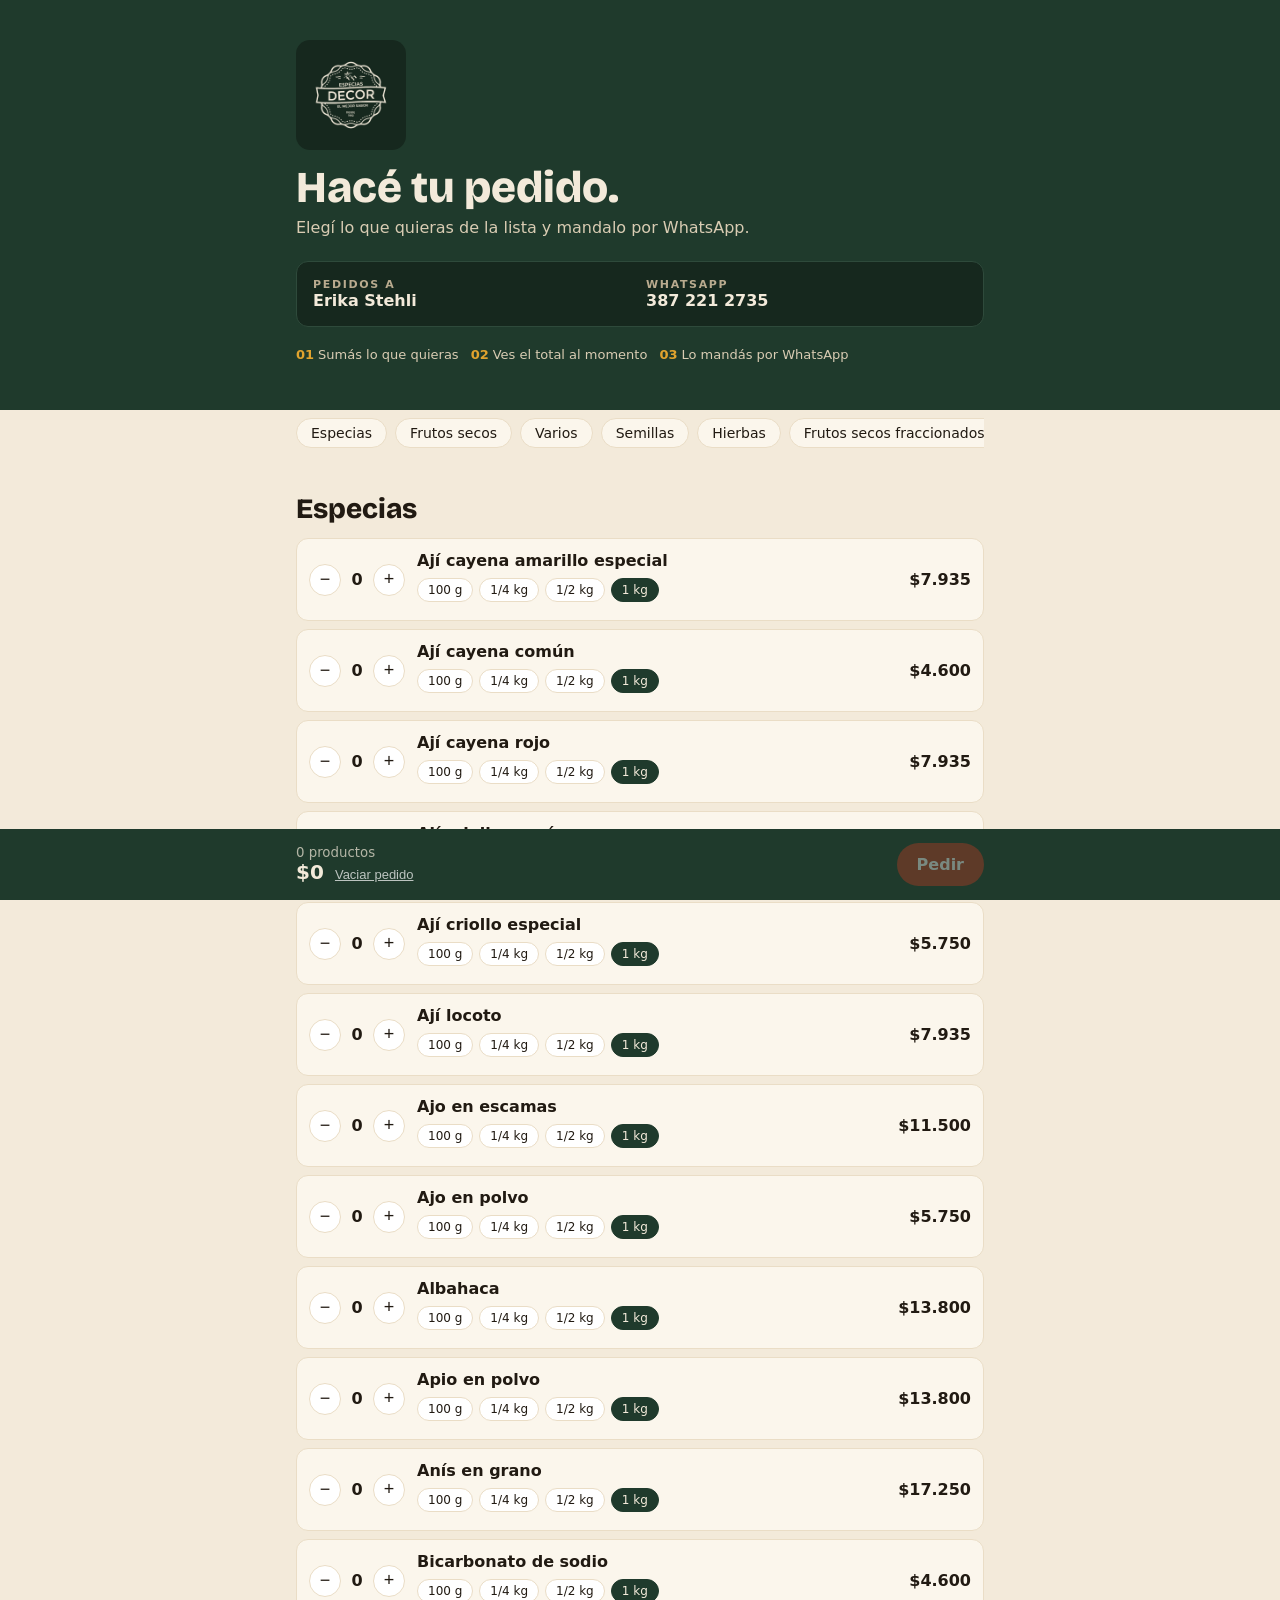
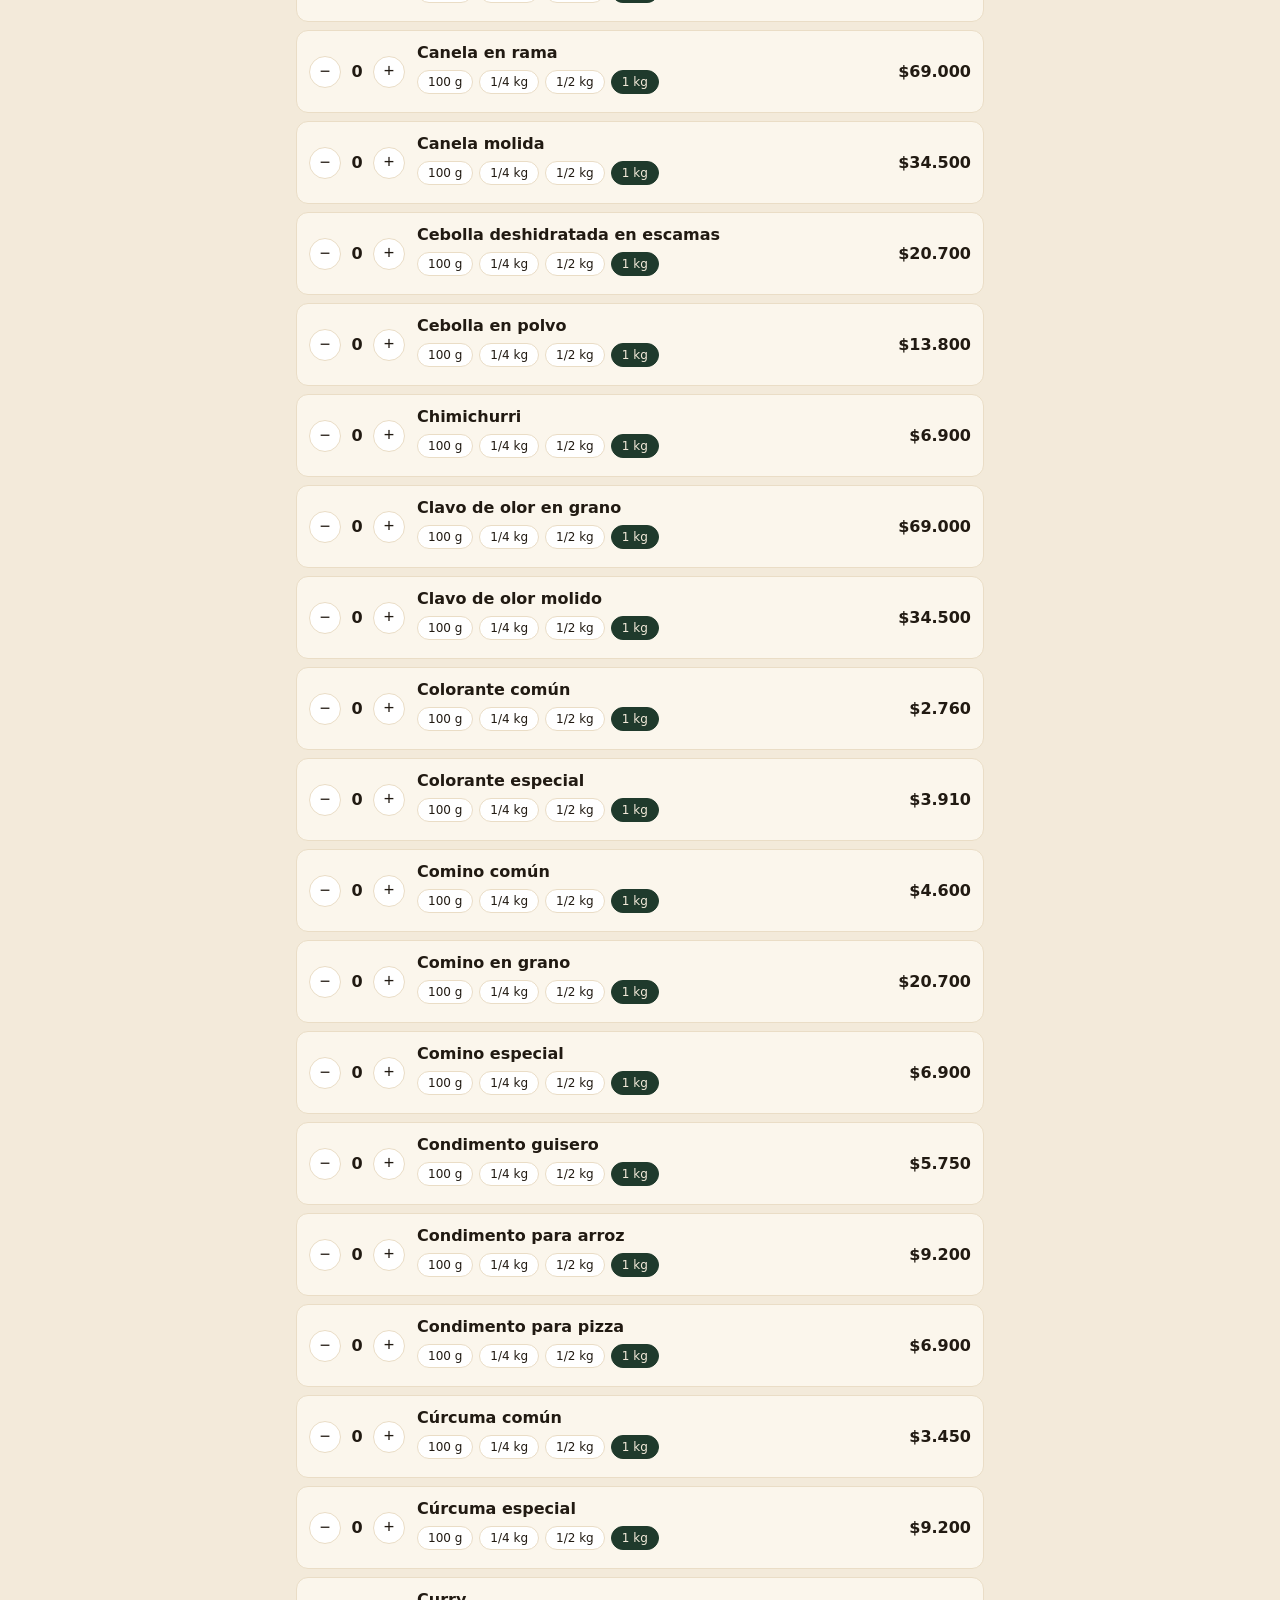
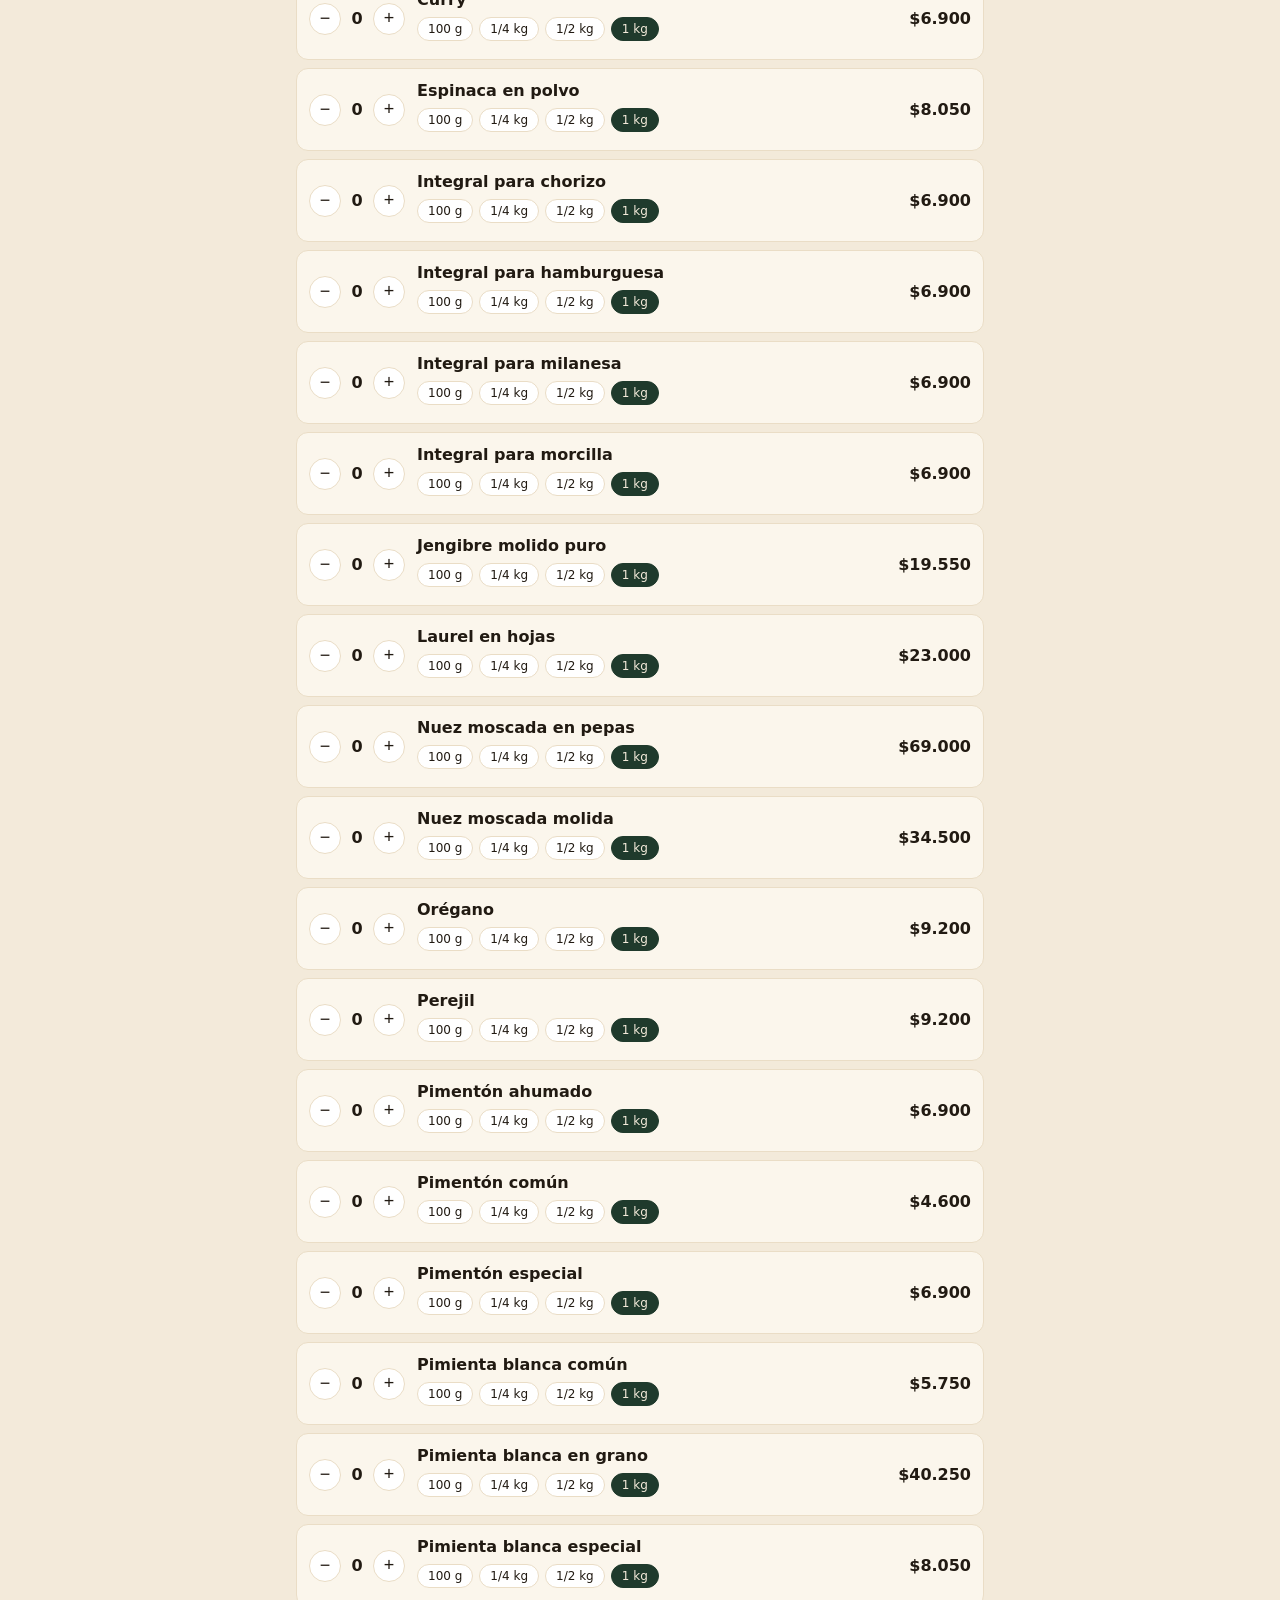
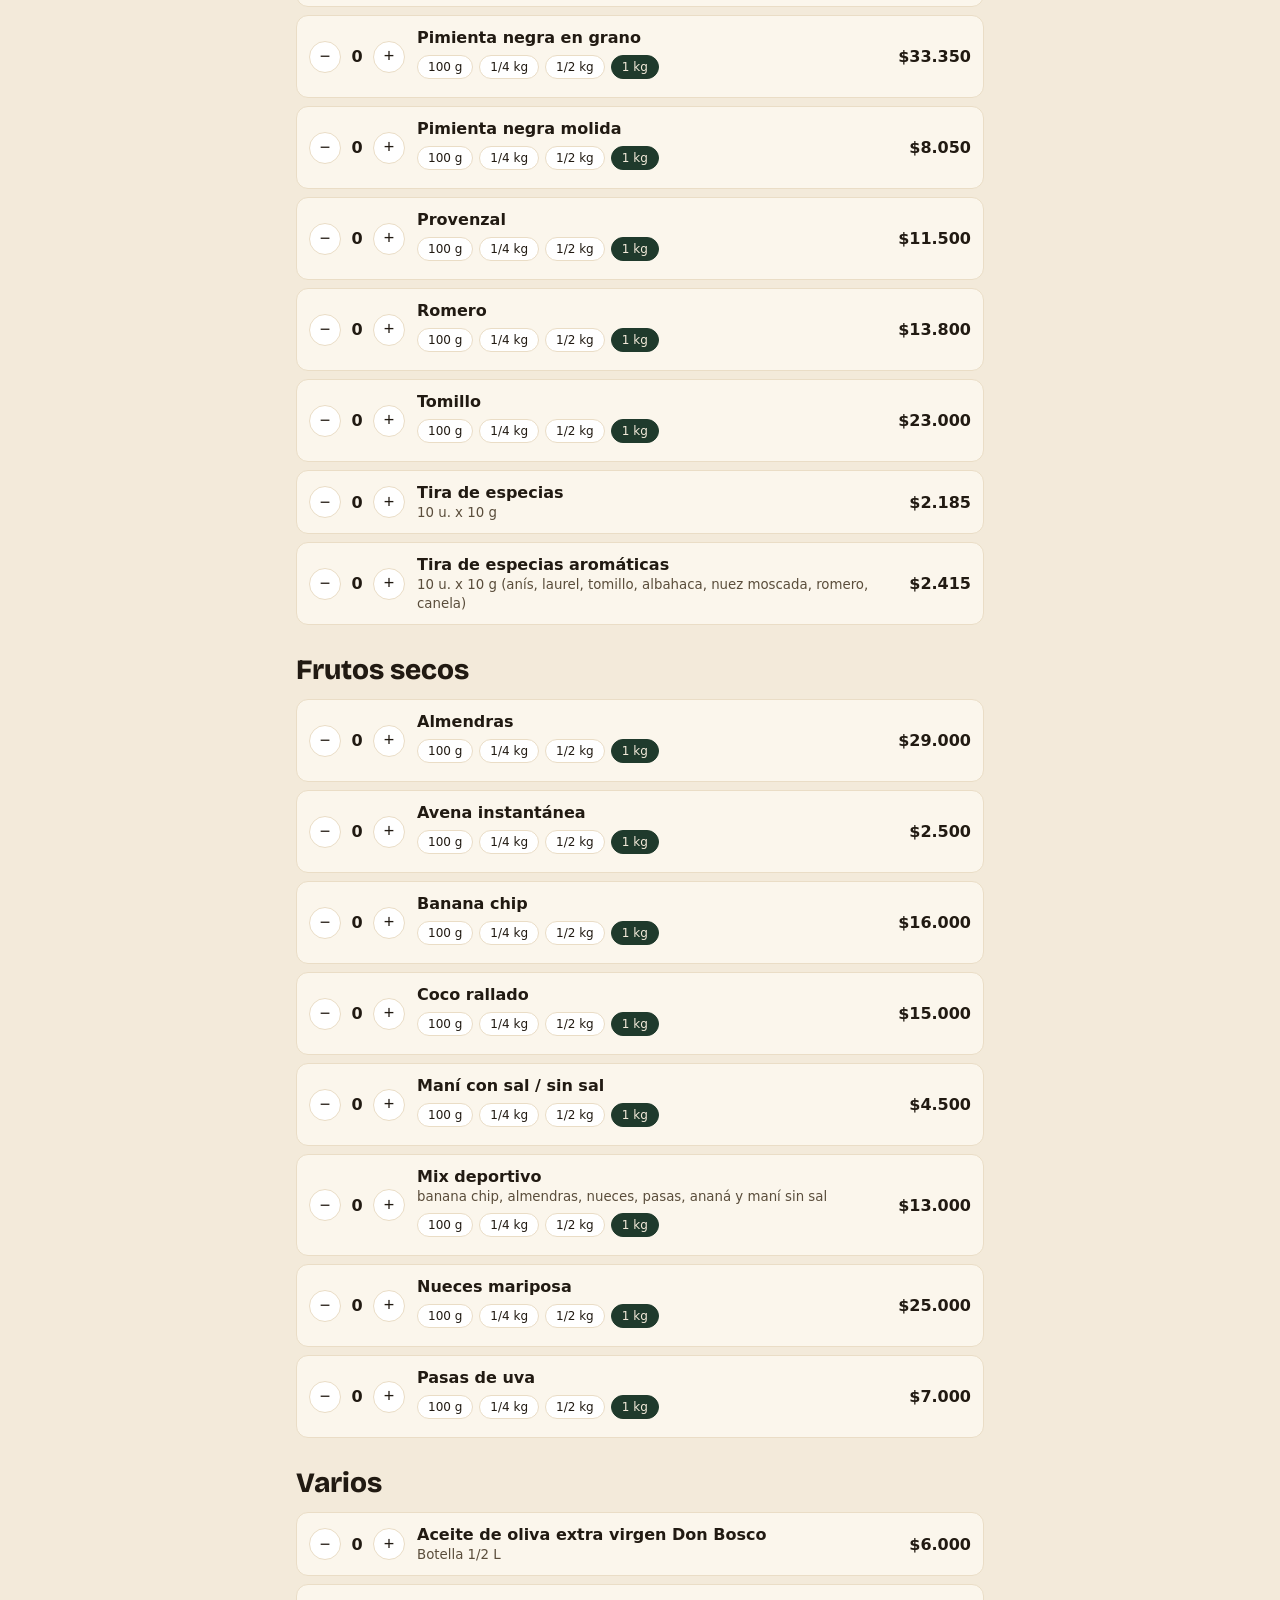
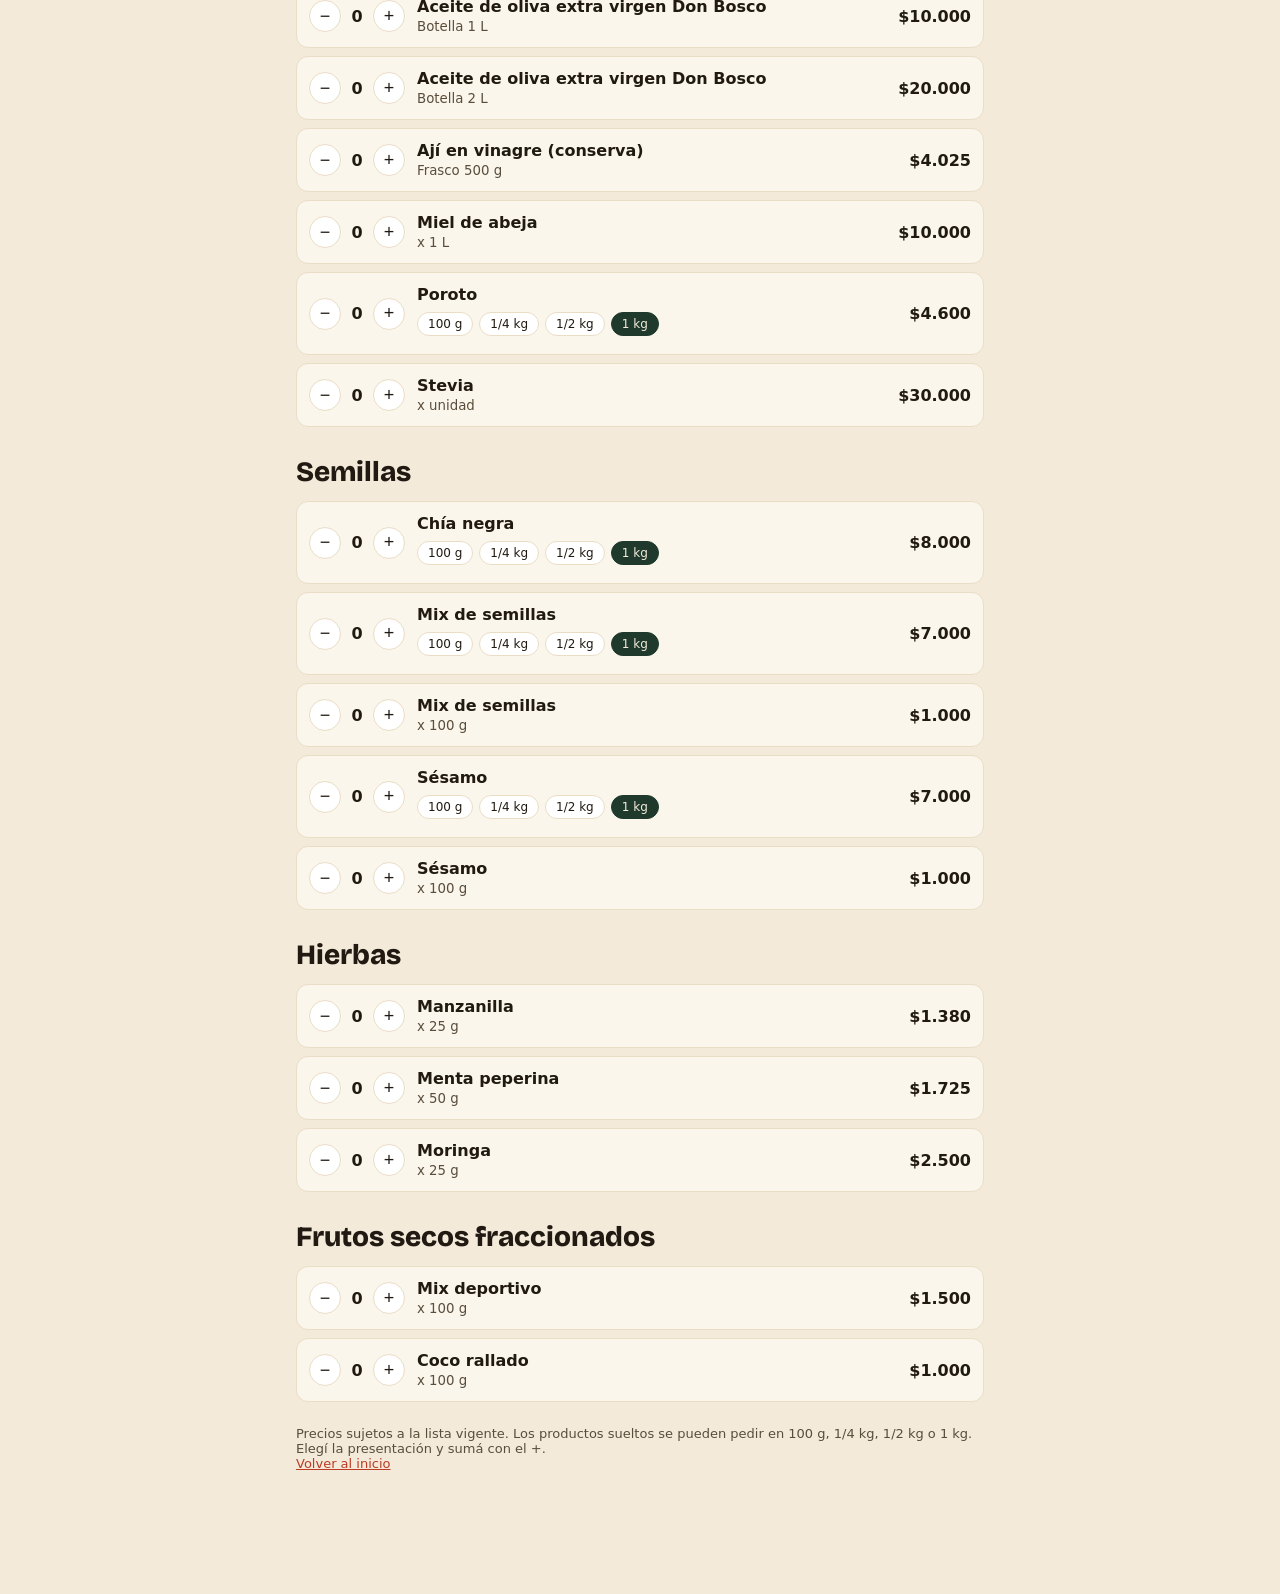
==== erika/index.html @ 98c60af4 "Agrega páginas de pedidos personales para Laura y Erika Mismo catálogo y precios que catalogo.html, " ====
<!doctype html>
<html lang="es">
<head>
<meta charset="utf-8">
<meta name="viewport" content="width=device-width, initial-scale=1">
<meta name="robots" content="noindex, nofollow">
<title>Pedidos a Erika — Especias Decor</title>
<link href="https://fonts.googleapis.com/css2?family=Bricolage+Grotesque:opsz,wght@12..96,700;12..96,800&family=Hanken+Grotesque:wght@400;500;600;700&display=swap" rel="stylesheet">
<link rel="stylesheet" href="../styles.css">
</head>
<body>
<div class="wrap">
  <header class="hero">
    <img class="logo-hero" src="../images/logo.png" alt="Especias Decor - El mejor sabor - Desde 1992">
    <h1>Hacé tu pedido.</h1>
    <p class="intro">Elegí lo que quieras de la lista y mandalo por WhatsApp.</p>
    <div class="datos">
      <div><span>PEDIDOS A</span><strong>Erika Stehli</strong></div>
      <div><span>WHATSAPP</span><strong>387 221 2735</strong></div>
    </div>
    <div class="pasos">
      <div><b>01</b>Sumás lo que quieras</div>
      <div><b>02</b>Ves el total al momento</div>
      <div><b>03</b>Lo mandás por WhatsApp</div>
    </div>
  </header>

  <nav class="tabs" id="tabs"></nav>
  <main id="lista"></main>

  <p class="nota">Precios sujetos a la lista vigente. Los productos sueltos se pueden pedir en 100 g, 1/4 kg, 1/2 kg o 1 kg. Elegí la presentación y sumá con el +.<br><a href="../index.html">Volver al inicio</a></p>
</div>

<div class="barra vacia" id="barra">
  <div class="wrap">
    <div class="tot">
      <small id="cuenta">0 productos</small>
      <strong id="total">$0</strong>
      <button id="vaciar">Vaciar pedido</button>
    </div>
    <a id="pedir" href="#" target="_blank" rel="noopener">Pedir</a>
  </div>
</div>

<script src="../productos.js"></script>
<script>
/* ===== CONTACTO DE ESTA PÁGINA (no hace falta tocar nada más) ===== */
const CONTACTO = {
  nombre: 'Erika Stehli',
  whatsapp: '5493872212735'
};

/* ===== LÓGICA (no hace falta tocar) ===== */
const carrito = {};      // clave "indice|presentacion" → cantidad
const elegida = {};      // indice → presentación seleccionada
const $ = id => document.getElementById(id);

function render(){
  const cats = [...new Set(PRODUCTOS.map(p => p.categoria))];
  $('tabs').innerHTML = cats.map(c => `<a href="#${slug(c)}">${c}</a>`).join('');
  $('lista').innerHTML = cats.map(c => `
    <h2 id="${slug(c)}">${c}</h2>
    ${PRODUCTOS.map((p,i) => {
      if (p.categoria !== c) return '';
      if (porKilo(p)) elegida[i] = '1kg';
      return `
      <div class="item" id="item-${i}">
        <div class="qty">
          <button onclick="cambiar(${i},-1)" aria-label="Quitar">−</button>
          <span id="q-${i}">0</span>
          <button onclick="cambiar(${i},1)" aria-label="Agregar">+</button>
        </div>
        <div class="info">
          <strong>${p.nombre}</strong>
          ${detalle(p) ? `<small>${detalle(p)}</small>` : ''}
          ${porKilo(p) ? `<div class="chips" id="chips-${i}">${PRESENTACIONES.map(x =>
            `<button class="chip${x.id === '1kg' ? ' on' : ''}" data-p="${x.id}" onclick="elegir(${i},'${x.id}')">${x.etiqueta}</button>`).join('')}</div>
            <div class="sumado" id="sum-${i}"></div>` : ''}
        </div>
        <div class="precio" id="pr-${i}">${plata(precioDe(i, elegida[i]))}</div>
      </div>`;
    }).join('')}
  `).join('');
}

function clave(i){ return i + '|' + (elegida[i] || ''); }

function elegir(i, presId){
  elegida[i] = presId;
  document.querySelectorAll(`#chips-${i} .chip`).forEach(b => b.classList.toggle('on', b.dataset.p === presId));
  $('pr-' + i).textContent = plata(precioDe(i, presId));
  $('q-' + i).textContent = carrito[clave(i)] || 0;
}

function cambiar(i, d){
  const k = clave(i);
  carrito[k] = Math.max(0, (carrito[k] || 0) + d);
  if (!carrito[k]) delete carrito[k];
  pintarItem(i);
  actualizar();
}

function pintarItem(i){
  $('q-' + i).textContent = carrito[clave(i)] || 0;
  const delItem = Object.keys(carrito).filter(k => k.split('|')[0] == i);
  $('item-' + i).classList.toggle('activo', delItem.length > 0);
  const s = $('sum-' + i);
  if (s) s.textContent = delItem.length
    ? 'En el pedido: ' + delItem.map(k => carrito[k] + ' x ' + etiquetaDe(i, k.split('|')[1])).join(' · ')
    : '';
}

function actualizar(){
  const ks = Object.keys(carrito);
  const cant = ks.reduce((a,k) => a + carrito[k], 0);
  const total = ks.reduce((a,k) => { const [i,pr] = k.split('|'); return a + carrito[k] * precioDe(+i, pr); }, 0);
  $('cuenta').textContent = cant + (cant === 1 ? ' producto' : ' productos');
  $('total').textContent = plata(total);
  $('barra').classList.toggle('vacia', cant === 0);

  const lineas = ks.map(k => {
    const [i,pr] = k.split('|');
    return `• ${carrito[k]} x ${PRODUCTOS[i].nombre} (${etiquetaDe(+i, pr)}) — ${plata(carrito[k] * precioDe(+i, pr))}`;
  }).join('\n');
  const msg = `*Pedido Especias Decor*\n\nHola ${CONTACTO.nombre}, quiero hacer este pedido:\n\n${lineas}\n\n*Total: ${plata(total)}*\n\nGracias.`;
  $('pedir').href = `https://wa.me/${CONTACTO.whatsapp}?text=${encodeURIComponent(msg)}`;
}

$('vaciar').onclick = () => {
  const items = new Set(Object.keys(carrito).map(k => k.split('|')[0]));
  Object.keys(carrito).forEach(k => delete carrito[k]);
  items.forEach(i => pintarItem(+i));
  actualizar();
};

render(); actualizar();
</script>
</body>
</html>
---- styles.css ----
:root{
  --verde:#1F3A2C; --verde-2:#16281E; --pimenton:#BC3B24; --curcuma:#E0A32E;
  --aji:#D9641E; --crema:#F3EADA; --crema-2:#EADDC6; --tinta:#211A12;
  --bg:var(--crema); --card:#FBF6EC; --ink:var(--tinta); --muted:#5a4d3b;
  --accent:var(--pimenton); --accent-ink:#fff; --line:var(--crema-2);
}
*{box-sizing:border-box}
body{overflow-x:hidden;margin:0;background:var(--bg);color:var(--ink);font-family:'Hanken Grotesque',system-ui,sans-serif;padding-bottom:110px}
.wrap{max-width:720px;margin:0 auto;padding:0 16px}
.hero{background:var(--verde);color:var(--crema);margin:0 calc(50% - 50vw);padding:40px max(16px, calc(50vw - 344px)) 28px}
.hero .intro,.hero .pasos{color:#d9ccb3}
.hero .marca{color:var(--curcuma)}
.hero .datos{background:var(--verde-2);border-color:#2e4a3b}
.hero .datos div span{color:#b9ab8f}
.hero .pasos b{color:var(--curcuma)}
header{padding:0 0 24px}
.marca{letter-spacing:.2em;font-size:13px;font-weight:700;color:var(--accent)}
h1{font-family:'Bricolage Grotesque',system-ui,sans-serif;font-weight:800;font-size:44px;margin:8px 0 8px;line-height:1}
.intro{color:var(--muted);margin:0 0 24px}
.datos{display:grid;grid-template-columns:1fr 1fr;gap:12px;background:var(--card);border:1px solid var(--line);border-radius:12px;padding:16px}
.datos div span{display:block;font-size:11px;letter-spacing:.15em;color:var(--muted);font-weight:700}
.datos div strong{font-size:16px}
.datos select,.datos input[type=text]{width:100%;background:transparent;border:none;border-bottom:1px dashed currentColor;color:inherit;font-size:16px;font-weight:700;font-family:inherit;padding:2px 0 4px;appearance:none}
.datos select:focus,.datos input[type=text]:focus{outline:none;border-bottom-style:solid}
.datos .error select,.datos .error input[type=text]{border-bottom-color:var(--pimenton)}
.pasos{display:flex;gap:12px;margin:20px 0;font-size:13px;color:var(--muted)}
.pasos b{color:var(--accent);margin-right:4px}
.tabs{display:flex;gap:8px;overflow-x:auto;padding:8px 0 16px;position:sticky;top:0;background:var(--bg);z-index:5}
.tabs a{white-space:nowrap;font-weight:500;text-decoration:none;color:var(--ink);border:1px solid var(--line);border-radius:999px;padding:6px 14px;font-size:14px;background:var(--card)}
h2{font-family:'Bricolage Grotesque',system-ui,sans-serif;font-weight:800;font-size:28px;margin:28px 0 12px;scroll-margin-top:60px}
.item{display:flex;align-items:center;gap:12px;background:var(--card);border:1px solid var(--line);border-radius:12px;padding:12px;margin-bottom:8px}
.info{flex:1;min-width:0}
.info strong{display:block}
.info small{color:var(--muted)}
.precio{font-weight:700;white-space:nowrap}
.qty{display:flex;align-items:center;gap:6px}
.qty button{width:32px;height:32px;border-radius:50%;border:1px solid var(--line);background:#fff;font-size:18px;cursor:pointer;color:var(--ink)}
.qty span{min-width:20px;text-align:center;font-weight:700}
.chips{display:flex;flex-wrap:wrap;gap:6px;margin-top:8px}
.chip{border:1px solid var(--line);background:#fff;color:var(--ink);border-radius:999px;padding:4px 10px;font-size:12px;cursor:pointer;font-family:inherit}
.chip.on{background:var(--verde);color:var(--crema);border-color:var(--verde)}
.sumado{font-size:12px;color:var(--accent);margin-top:6px;font-weight:500}
.item.activo{border-color:var(--curcuma);box-shadow:inset 4px 0 0 var(--curcuma)}
.nota{font-size:13px;color:var(--muted);margin-top:24px}
.nota a{color:var(--accent)}
.barra{position:fixed;left:0;right:0;bottom:0;background:var(--verde);color:var(--crema);padding:14px 16px}
.barra .wrap{display:flex;align-items:center;gap:12px}
.barra .tot{flex:1}
.barra small{display:block;opacity:.7}
.barra strong{font-size:20px}
.barra button{background:none;border:none;color:#fff;opacity:.7;text-decoration:underline;cursor:pointer;font-size:13px}
.barra a{background:var(--accent);color:var(--accent-ink);text-decoration:none;padding:12px 20px;border-radius:999px;font-weight:700}
.barra.vacia a{opacity:.4;pointer-events:none}
@media (max-width:480px){h1{font-size:36px}.datos{grid-template-columns:1fr}}

/* ===== LANDING (index.html) ===== */
.l-wrap{max-width:1080px;margin:0 auto;padding:0 24px}
.l-header{position:sticky;top:0;z-index:10;background:rgba(243,234,218,.92);backdrop-filter:blur(6px);border-bottom:1px solid var(--line)}
.l-header .l-wrap{display:flex;align-items:center;justify-content:space-between;padding:16px 24px;gap:16px}
.l-brand{font-family:'Bricolage Grotesque',system-ui,sans-serif;font-weight:800;font-size:18px;letter-spacing:.02em;text-decoration:none;color:var(--ink)}
.l-brand span{color:var(--accent)}
.l-nav{display:flex;align-items:center;gap:24px}
.l-nav a{color:var(--ink);text-decoration:none;font-weight:500;font-size:15px}
.l-nav .btn-wsp{background:var(--verde);color:var(--crema);padding:10px 18px;border-radius:999px;font-weight:700;font-size:14px}
@media (max-width:720px){.l-nav a:not(.btn-wsp){display:none}}

.eyebrow{letter-spacing:.2em;font-size:12px;font-weight:700;color:var(--curcuma);text-transform:uppercase}

.l-hero{position:relative;margin:0 calc(50% - 50vw);min-height:640px;display:flex;align-items:flex-end;background:var(--verde-2) center/cover no-repeat}
.l-hero::after{content:"";position:absolute;inset:0;background:linear-gradient(0deg,rgba(15,26,18,.88) 10%,rgba(15,26,18,.45) 55%,rgba(15,26,18,.25) 100%)}
.l-hero .l-wrap{position:relative;z-index:1;padding:64px 24px 56px;color:var(--crema)}
.l-hero .eyebrow{color:var(--curcuma)}
.l-hero h1{color:#fff;margin:10px 0 16px;font-size:52px}
.l-hero p{color:#e7ddc9;max-width:46ch;font-size:17px;margin:0 0 28px}
@media (max-width:600px){.l-hero h1{font-size:36px}.l-hero{min-height:560px}}

.cta-row{display:flex;flex-wrap:wrap;gap:12px}
.btn{display:inline-flex;align-items:center;gap:8px;padding:14px 24px;border-radius:999px;font-weight:700;text-decoration:none;font-size:15px}
.btn-primary{background:var(--accent);color:var(--accent-ink)}
.btn-outline{border:1px solid rgba(255,255,255,.5);color:#fff}

.section{padding:64px 0}
.section-head{max-width:60ch;margin-bottom:36px}
.section-head h2{font-family:'Bricolage Grotesque',system-ui,sans-serif;font-weight:800;font-size:32px;margin:8px 0 10px}
.section-head p{color:var(--muted);margin:0;font-size:16px}
.section.alt{background:var(--card)}

.features-grid{display:grid;grid-template-columns:repeat(3,1fr);gap:24px}
.feature-card{background:var(--card);border:1px solid var(--line);border-radius:16px;padding:24px}
.feature-card .ico{font-size:28px;margin-bottom:10px}
.feature-card h3{font-size:18px;margin:0 0 8px}
.feature-card p{color:var(--muted);font-size:14px;margin:0;line-height:1.5}
@media (max-width:760px){.features-grid{grid-template-columns:1fr}}

.split{display:grid;grid-template-columns:1fr 1fr;gap:40px;align-items:center}
.split img{width:100%;border-radius:16px;display:block;max-height:460px;object-fit:cover}
@media (max-width:760px){.split{grid-template-columns:1fr}}

.segments-grid{display:grid;grid-template-columns:repeat(3,1fr);gap:20px}
.segment-card{border:1px solid var(--line);border-radius:16px;padding:20px;background:var(--bg)}
.segment-card h3{font-size:16px;margin:0 0 6px}
.segment-card p{color:var(--muted);font-size:14px;margin:0;line-height:1.5}
@media (max-width:760px){.segments-grid{grid-template-columns:1fr}}

.contact-box{background:var(--verde);color:var(--crema);border-radius:20px;padding:48px 40px;text-align:center}
.contact-box h2{font-family:'Bricolage Grotesque',system-ui,sans-serif;font-weight:800;font-size:28px;margin:0 0 12px}
.contact-box p{color:#d9ccb3;margin:0 0 24px}
.contact-box .cta-row{justify-content:center}

.l-footer{background:var(--verde-2);color:#cfc3a9;padding:40px 0 24px;margin-top:40px}
.l-footer .l-wrap{display:flex;flex-wrap:wrap;justify-content:space-between;gap:24px}
.l-footer h4{color:var(--crema);font-size:16px;margin:0 0 4px}
.l-footer .muted-sm{font-size:13px;color:#a79a7e;margin:0}
.l-footer nav{display:flex;flex-direction:column;gap:6px}
.l-footer a{color:#cfc3a9;text-decoration:none;font-size:14px}
.l-footer a:hover{color:var(--crema)}
.l-footer .bottom{max-width:1080px;margin:32px auto 0;padding:20px 24px 0;border-top:1px solid #2e4a3b;font-size:12px;color:#a79a7e;display:flex;justify-content:space-between;flex-wrap:wrap;gap:8px}

/* Logo e imagenes */
.l-logo{height:64px;width:64px;border-radius:12px;display:block;object-fit:cover}
.logo-hero{width:110px;height:110px;display:block;margin-bottom:16px;border-radius:14px;object-fit:cover}
.duo{display:grid;grid-template-columns:repeat(3,1fr);gap:12px}
.duo img{width:100%;height:280px;object-fit:cover;border-radius:16px;display:block}
@media (max-width:760px){.duo{grid-template-columns:1fr}.duo img{height:220px}}
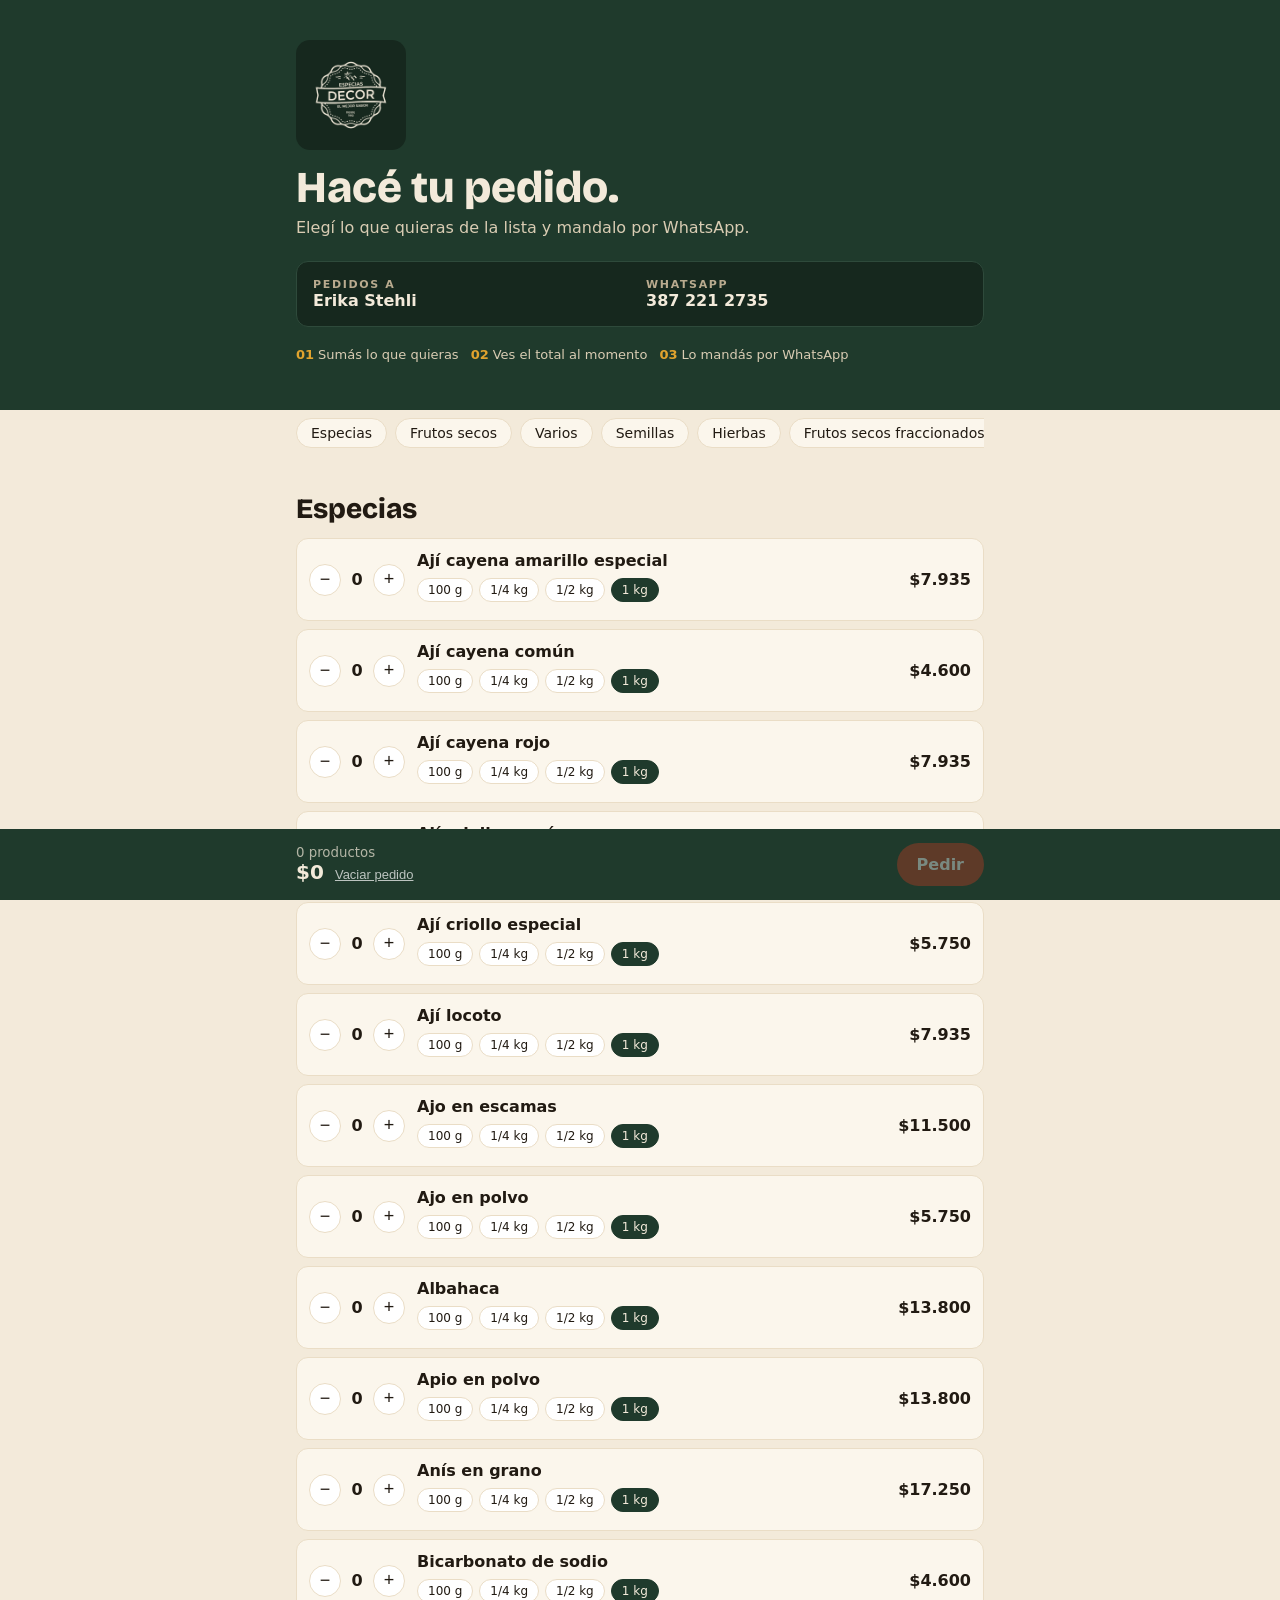
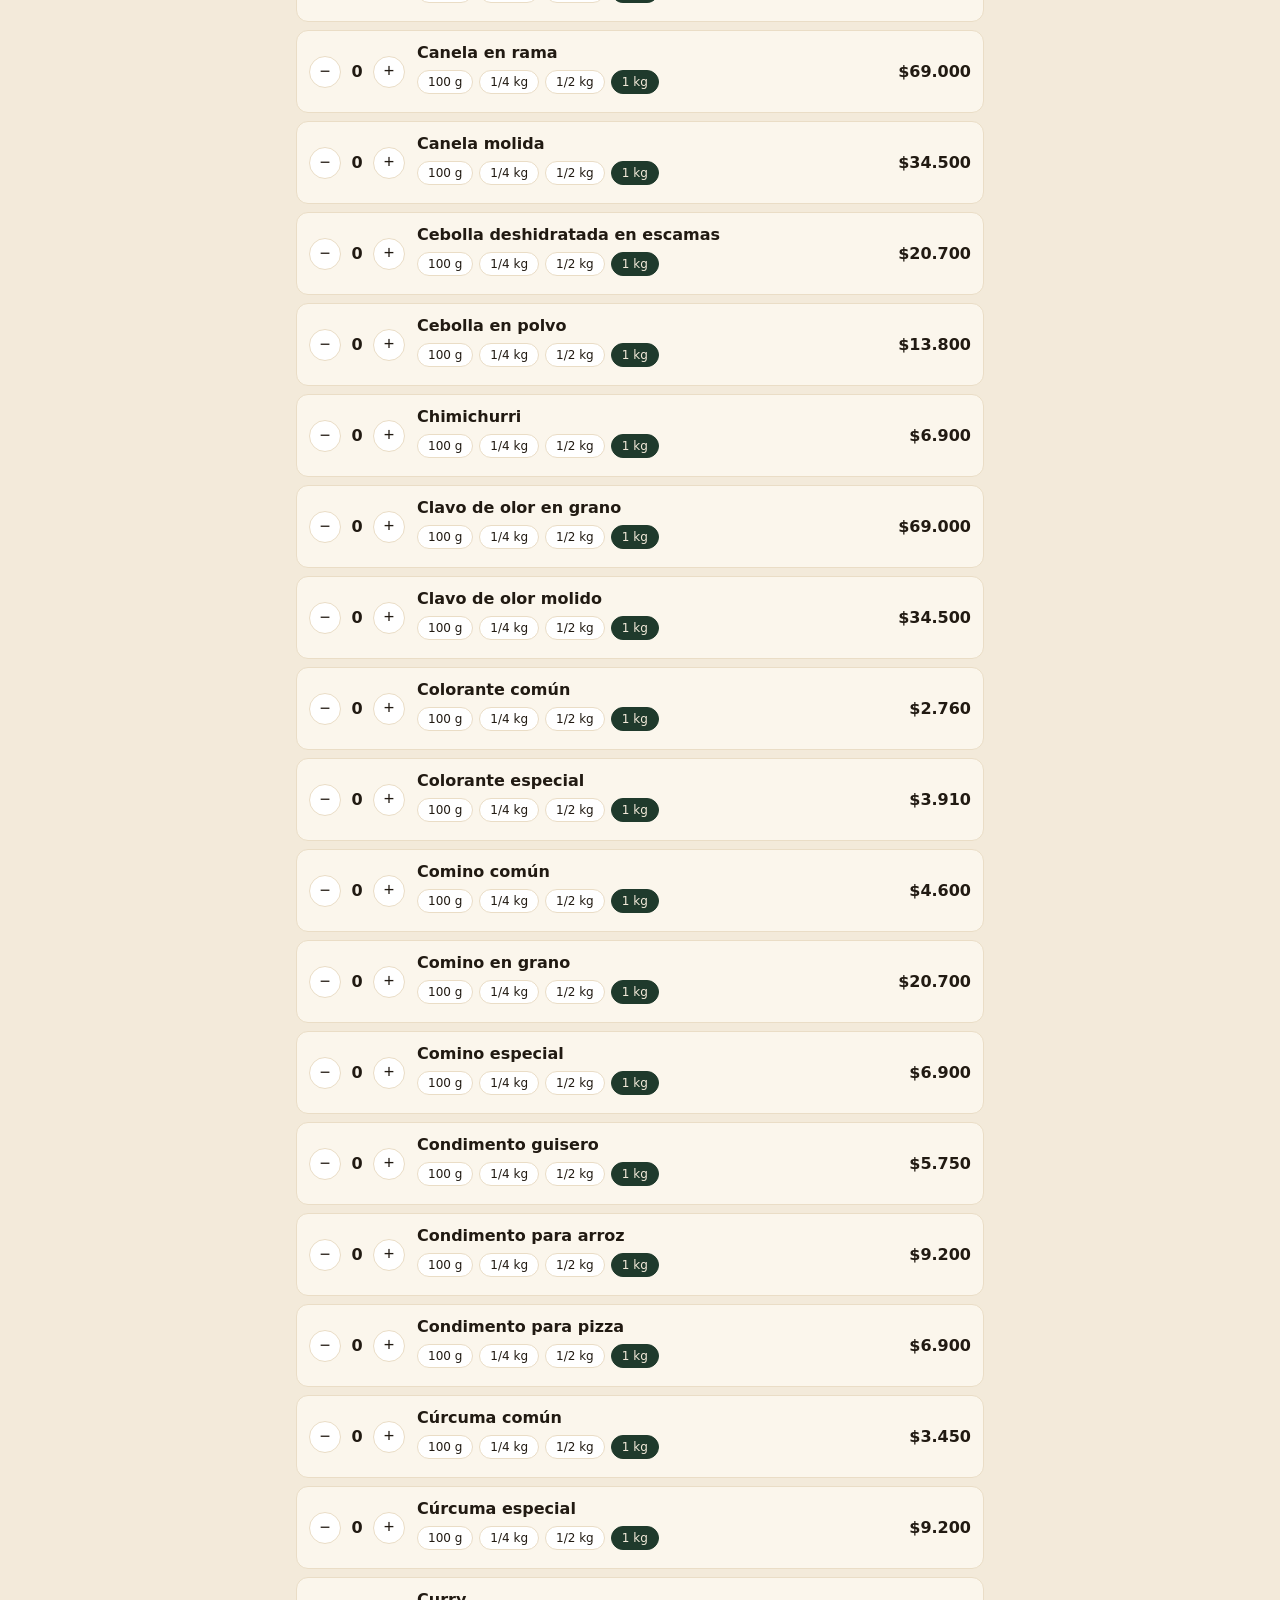
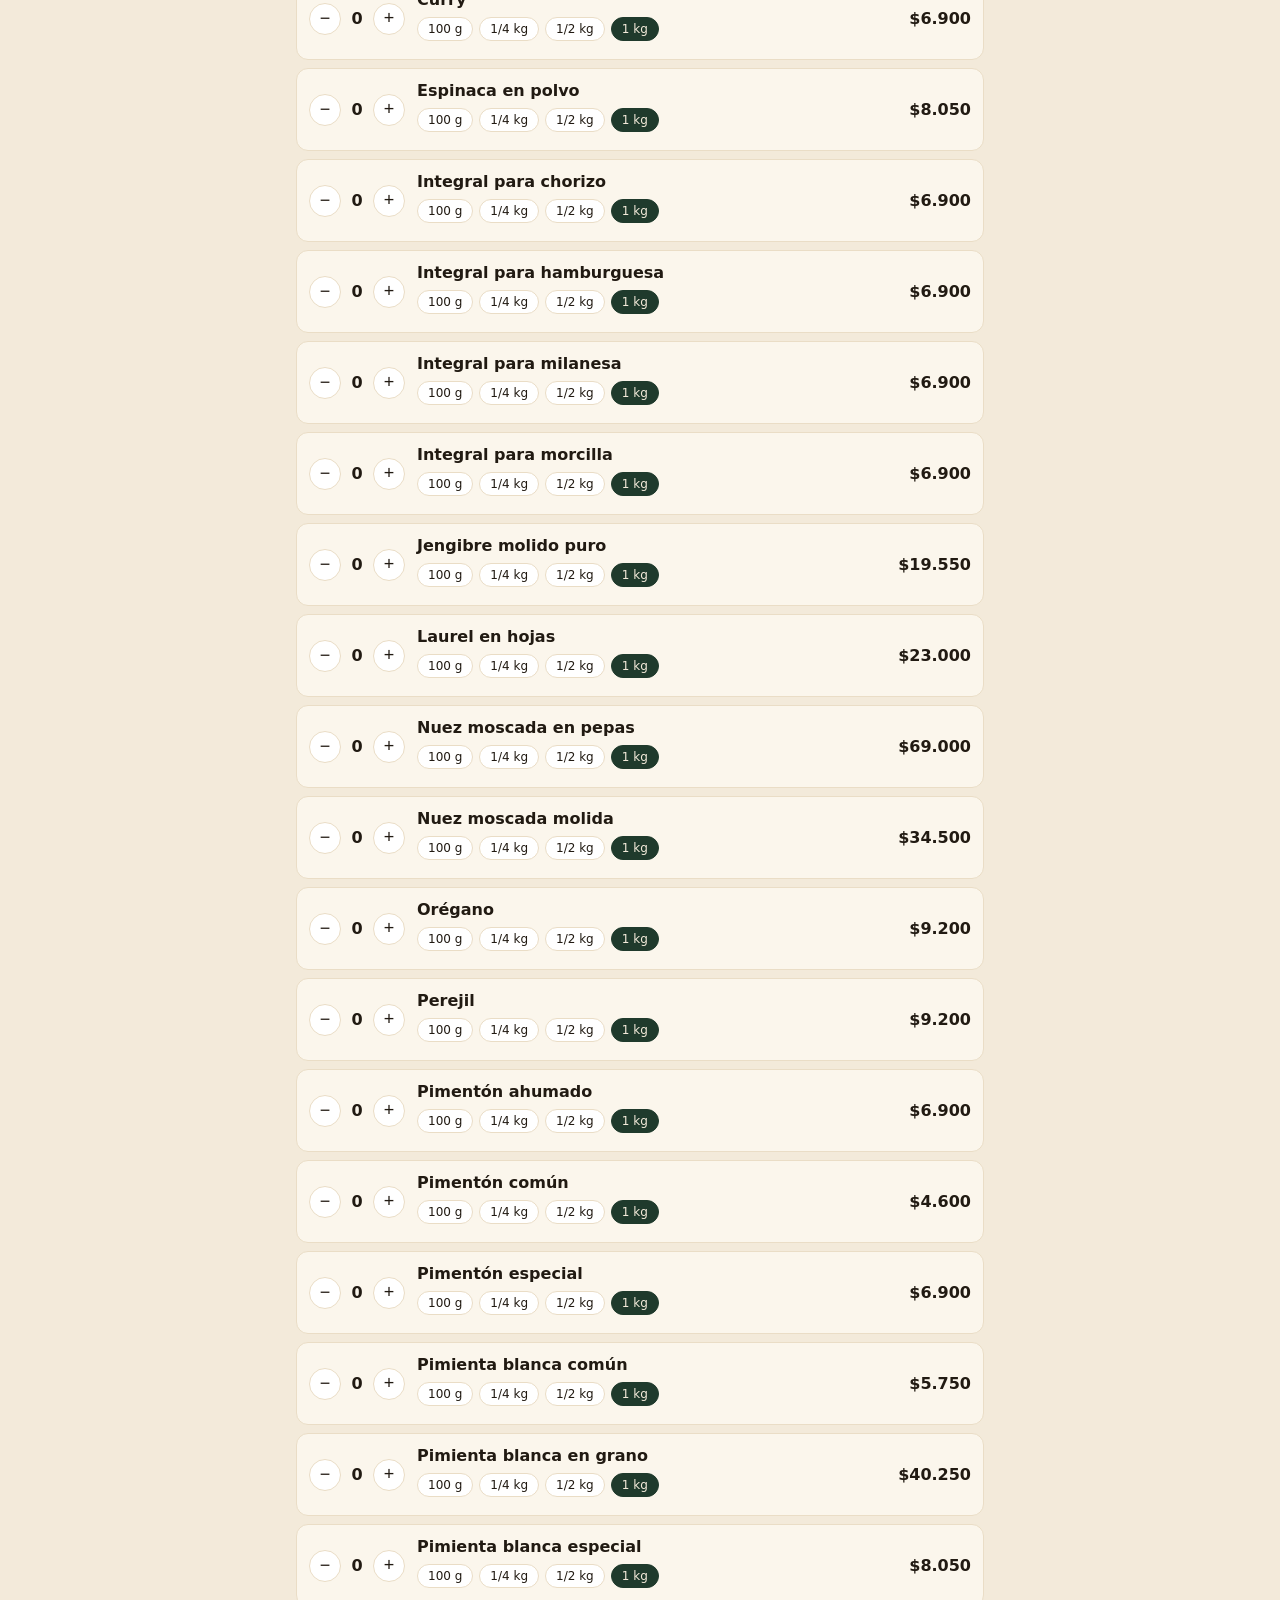
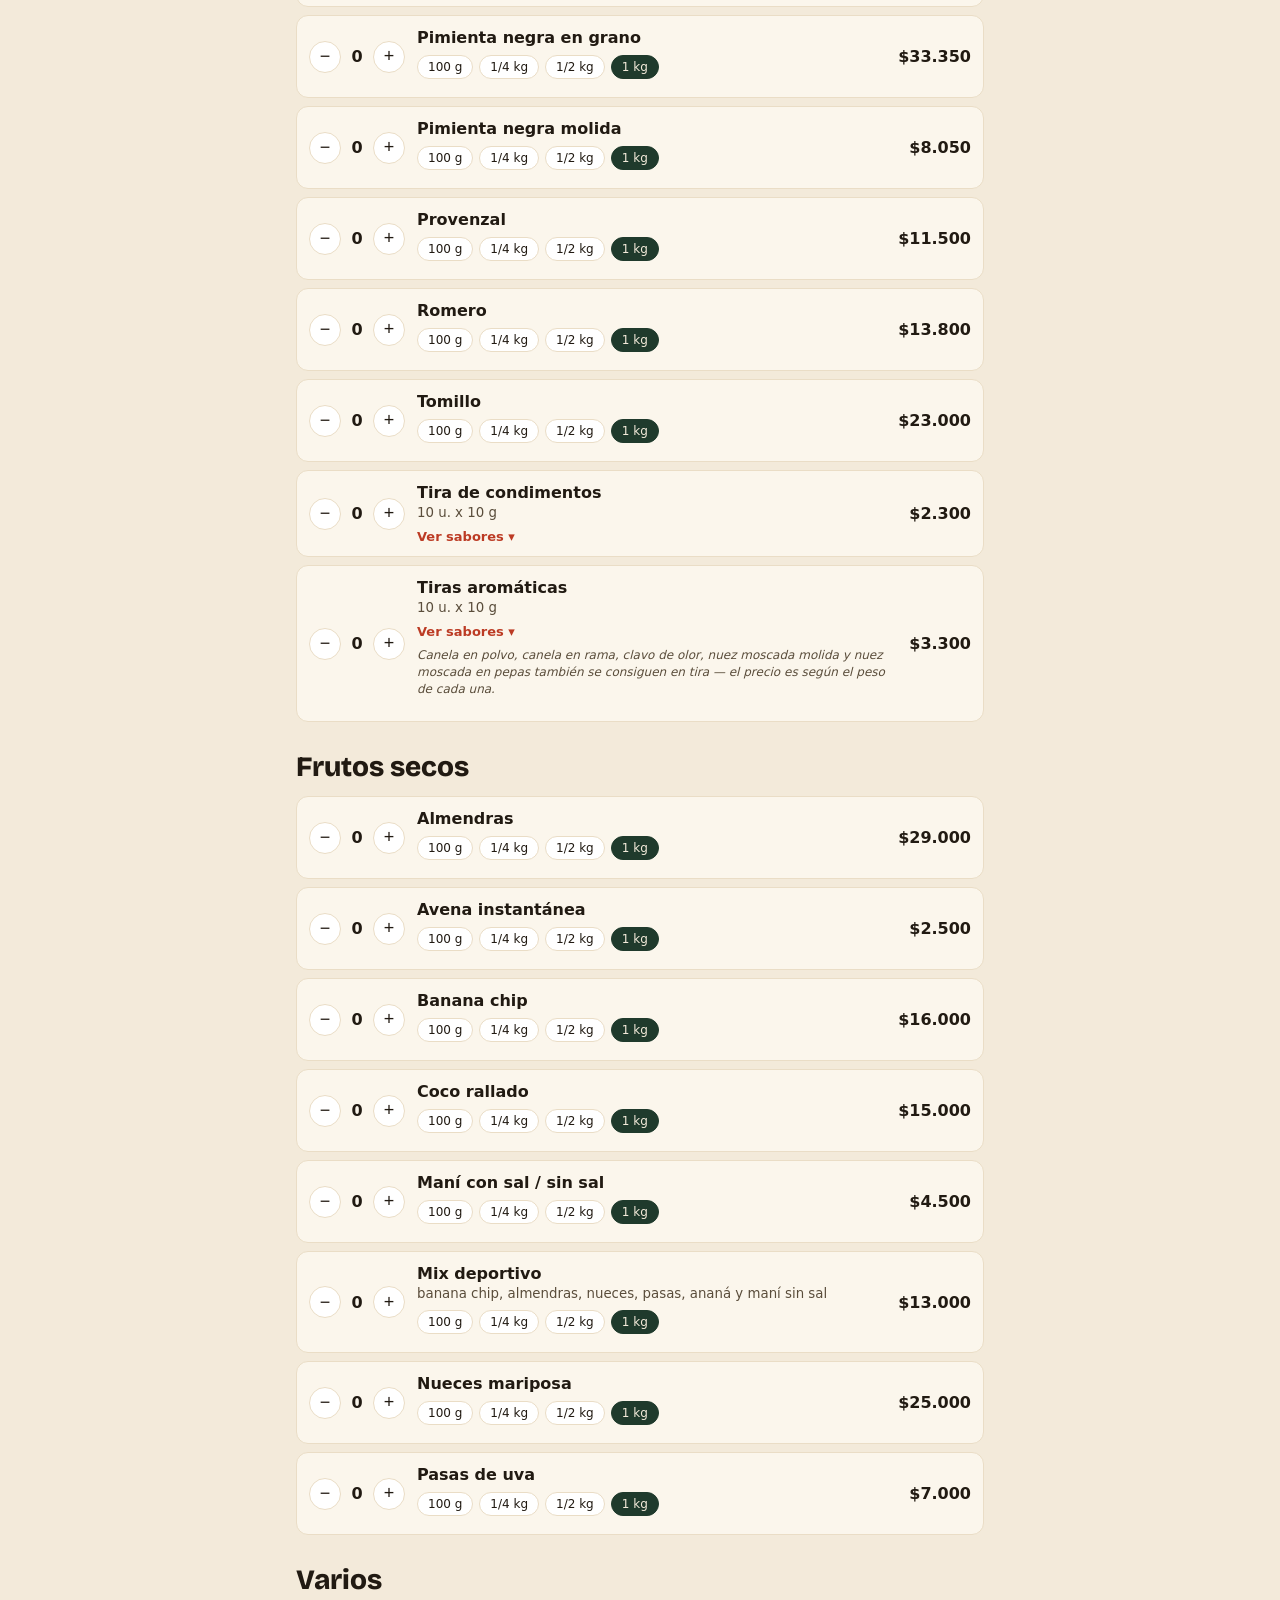
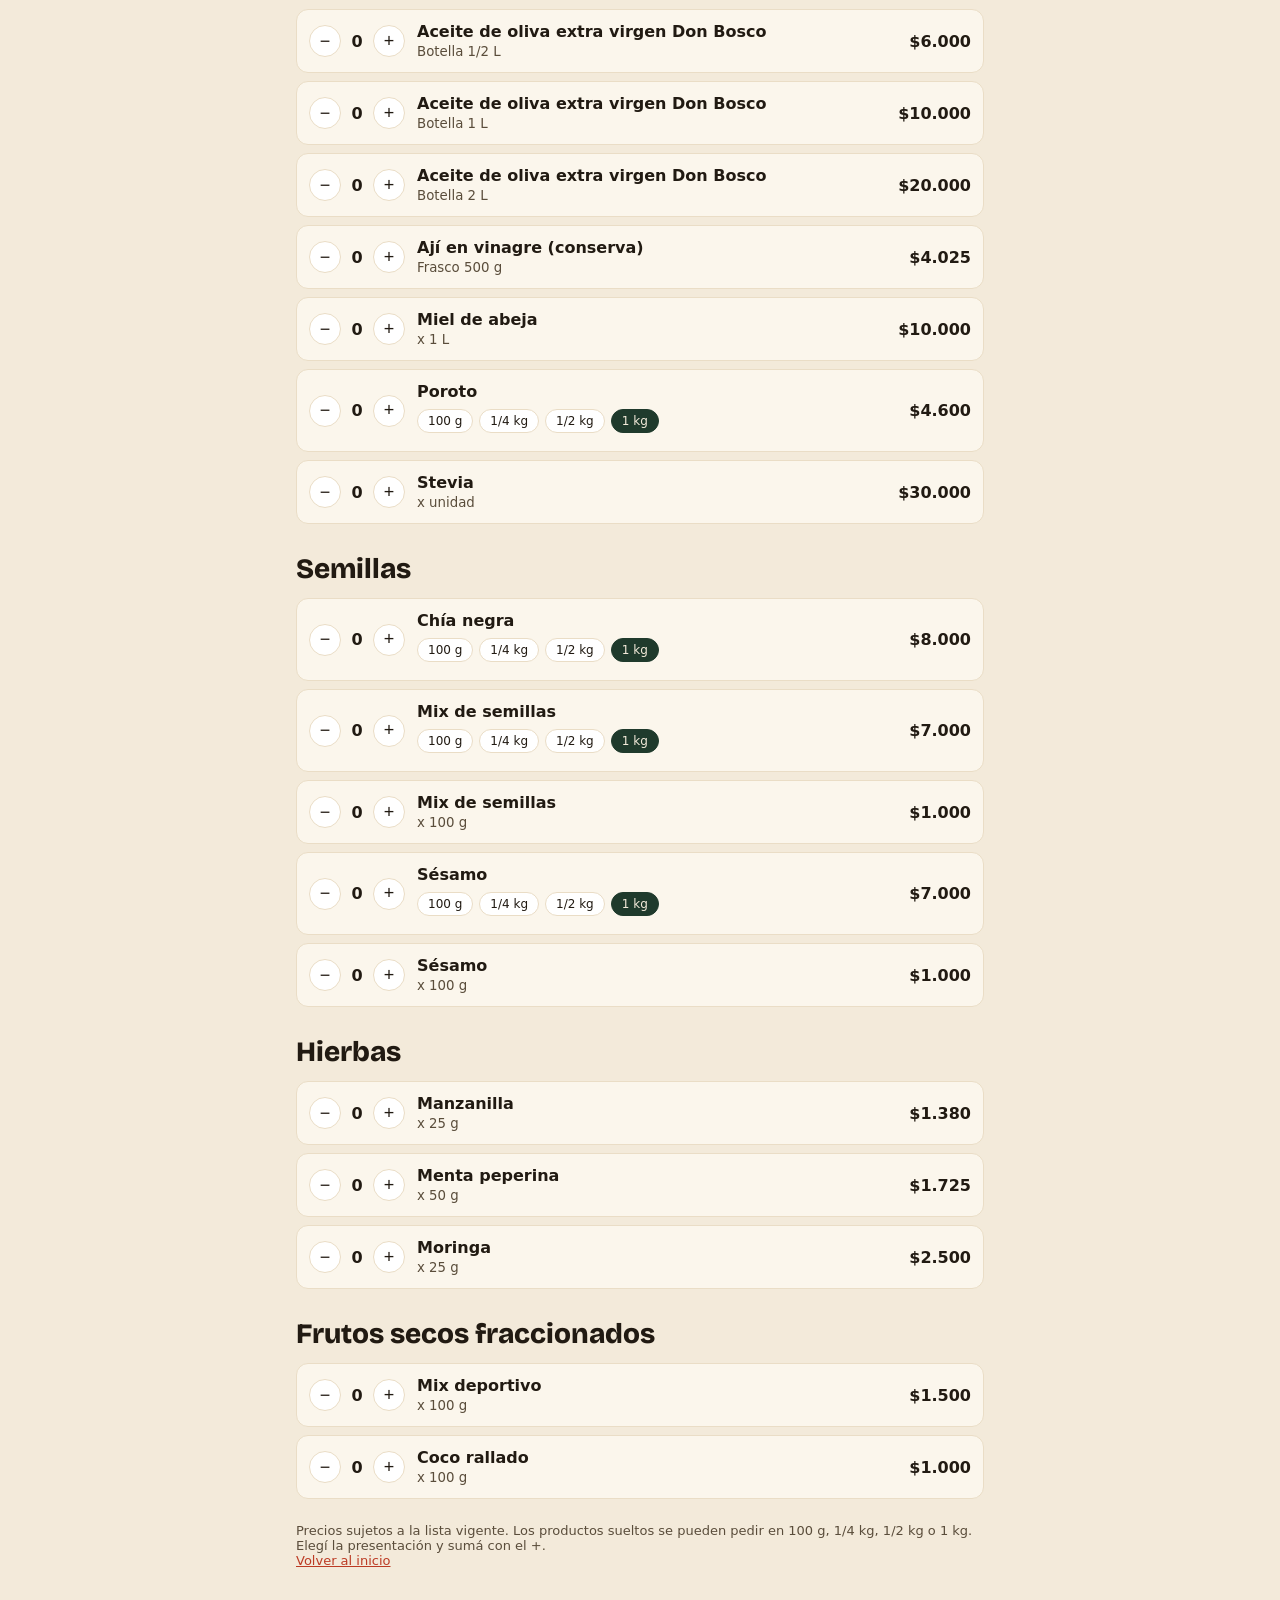
==== commit 7c18076e: "Rediseña las tiras de condimentos con desplegable de sabores - Tira de condimentos: $2300, con 'Ver " ====
--- a/erika/index.html
+++ b/erika/index.html
@@ -76,6 +76,8 @@
           ${porKilo(p) ? `<div class="chips" id="chips-${i}">${PRESENTACIONES.map(x =>
             `<button class="chip${x.id === '1kg' ? ' on' : ''}" data-p="${x.id}" onclick="elegir(${i},'${x.id}')">${x.etiqueta}</button>`).join('')}</div>
             <div class="sumado" id="sum-${i}"></div>` : ''}
+          ${p.sabores ? `<details class="sabores"><summary>Ver sabores</summary><p>${p.sabores.join(', ')}</p></details>` : ''}
+          ${p.nota ? `<p class="nota-item">${p.nota}</p>` : ''}
         </div>
         <div class="precio" id="pr-${i}">${plata(precioDe(i, elegida[i]))}</div>
       </div>`;
--- a/styles.css
+++ b/styles.css
@@ -40,6 +40,13 @@
 .chip{border:1px solid var(--line);background:#fff;color:var(--ink);border-radius:999px;padding:4px 10px;font-size:12px;cursor:pointer;font-family:inherit}
 .chip.on{background:var(--verde);color:var(--crema);border-color:var(--verde)}
 .sumado{font-size:12px;color:var(--accent);margin-top:6px;font-weight:500}
+.sabores{margin-top:8px;font-size:13px}
+.sabores summary{cursor:pointer;color:var(--accent);font-weight:600;list-style:none}
+.sabores summary::-webkit-details-marker{display:none}
+.sabores summary::after{content:' ▾'}
+.sabores[open] summary::after{content:' ▴'}
+.sabores p{margin:6px 0 0;color:var(--muted);line-height:1.5}
+.nota-item{font-size:12px;color:var(--muted);margin-top:8px;font-style:italic;line-height:1.4}
 .item.activo{border-color:var(--curcuma);box-shadow:inset 4px 0 0 var(--curcuma)}
 .nota{font-size:13px;color:var(--muted);margin-top:24px}
 .nota a{color:var(--accent)}
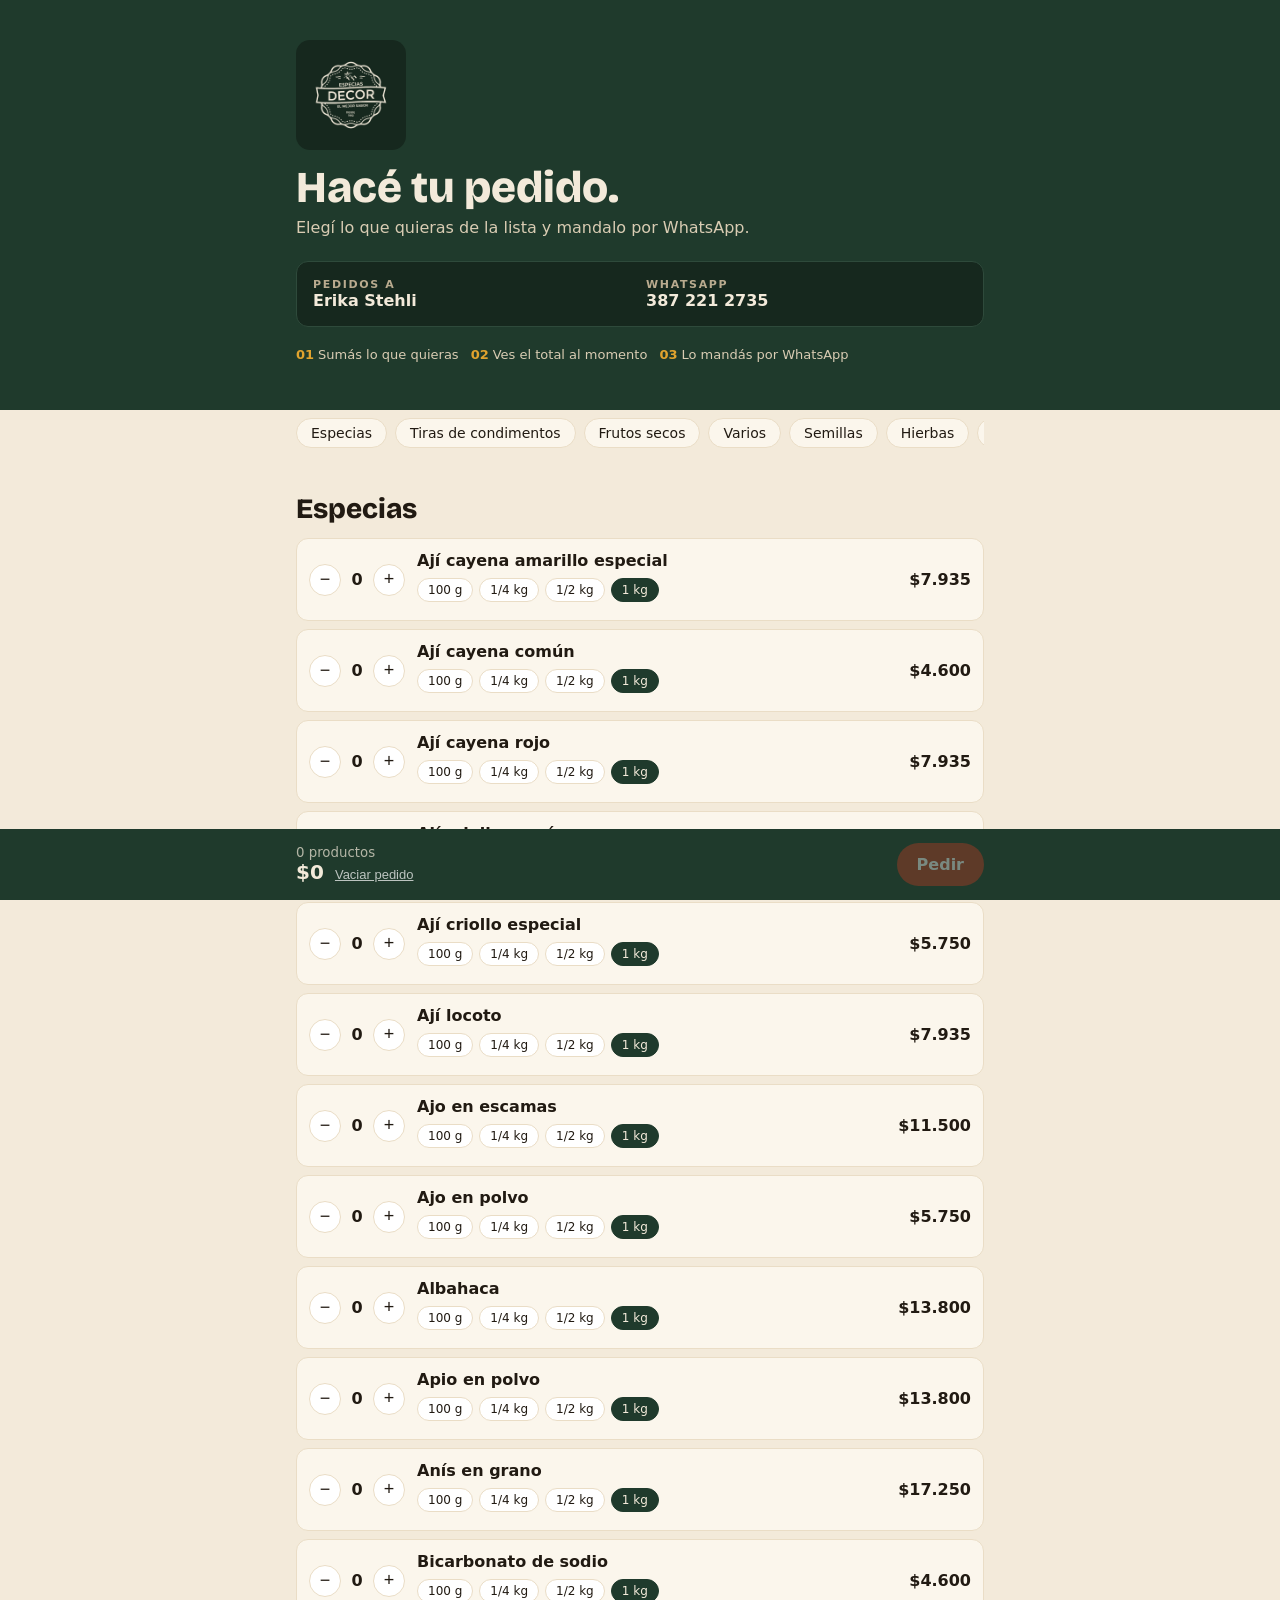
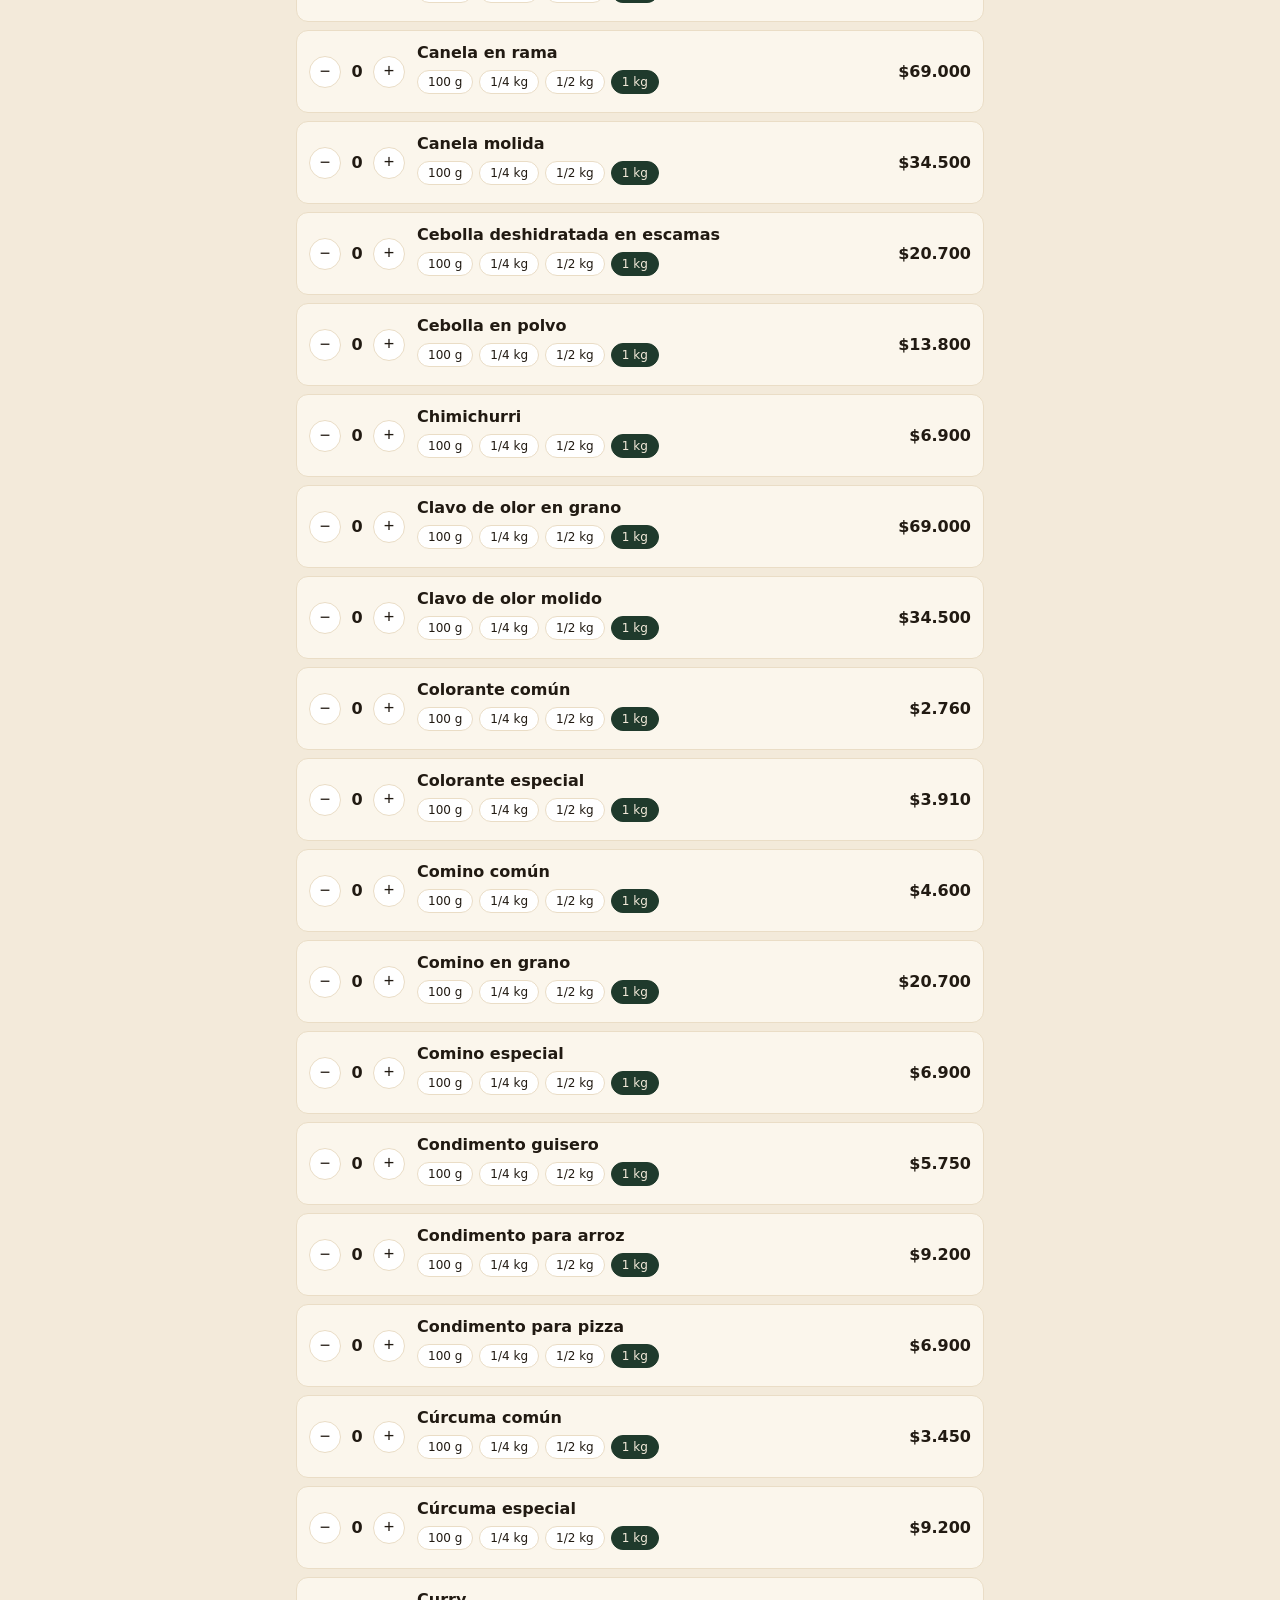
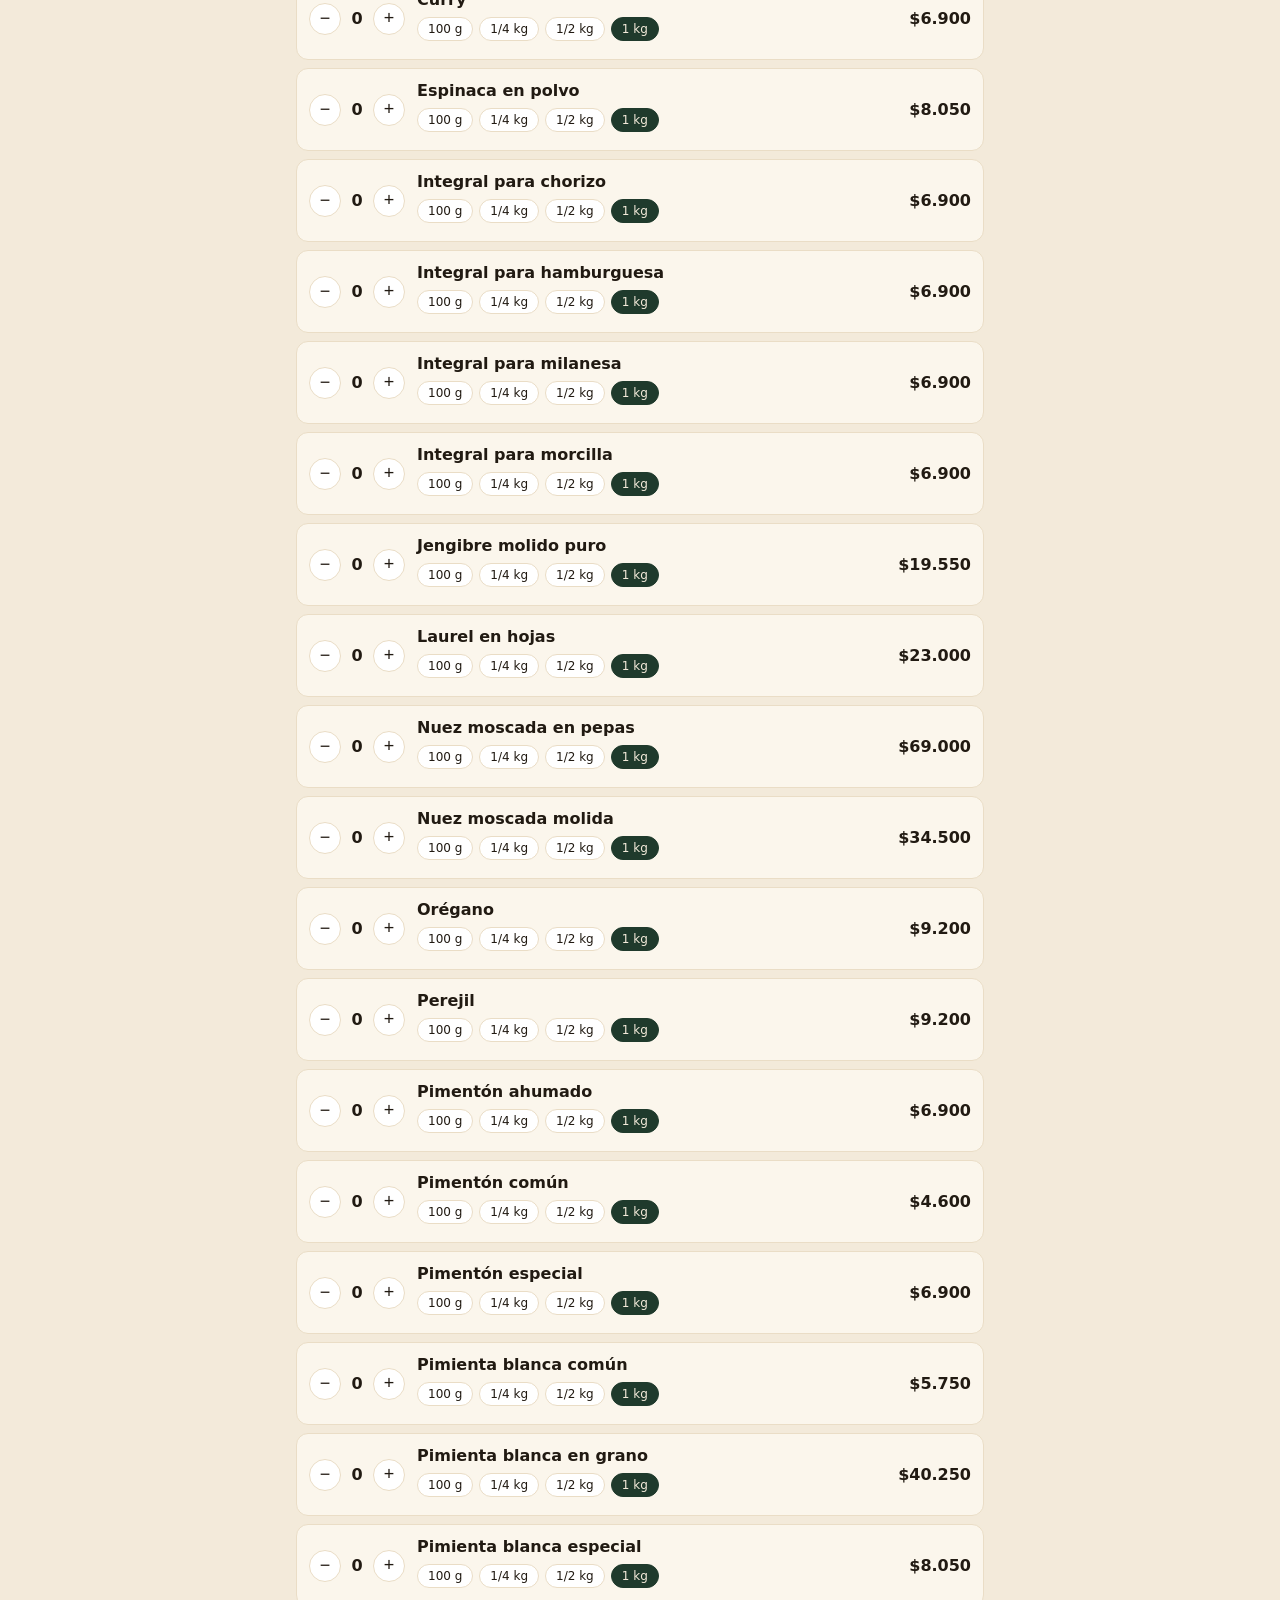
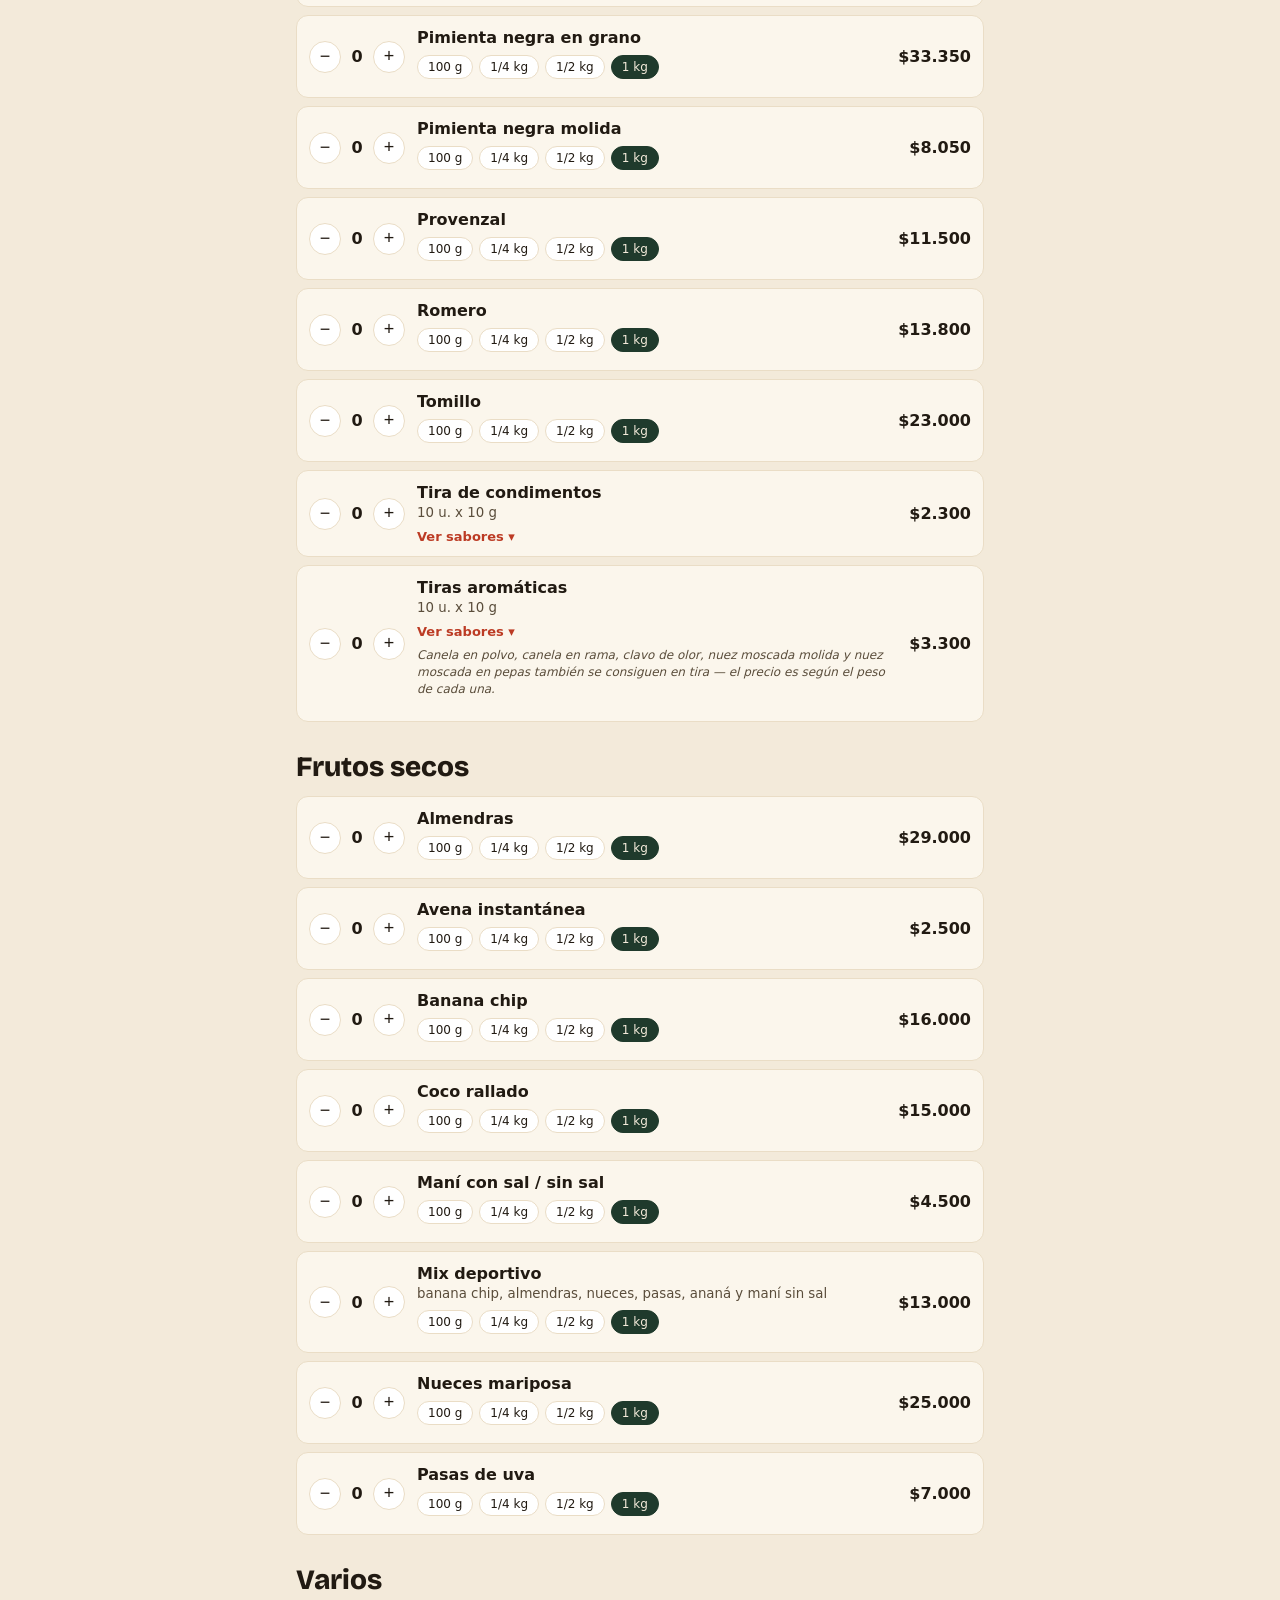
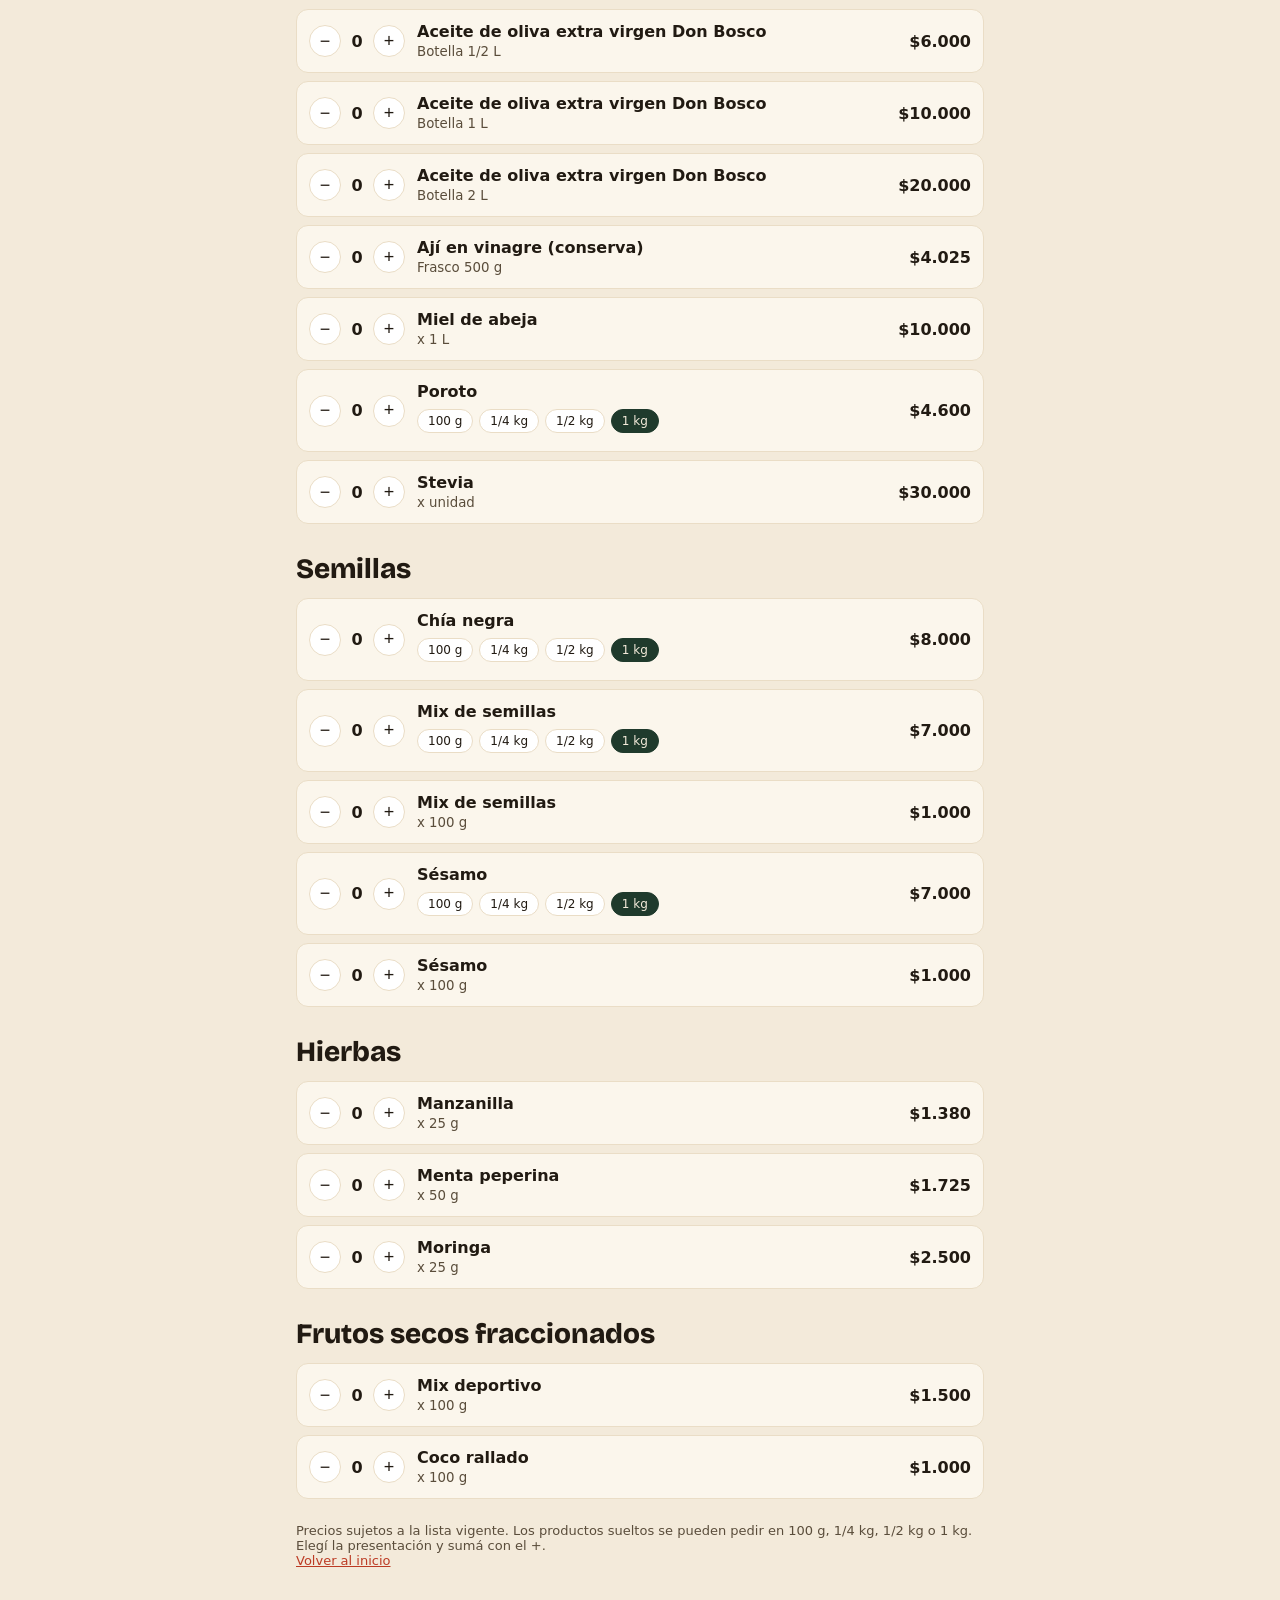
==== commit 31ce08ff: "Agrega acceso directo a 'Tiras de condimentos' en la barra de categorías Se suma como segundo tab, a" ====
--- a/erika/index.html
+++ b/erika/index.html
@@ -57,13 +57,16 @@
 
 function render(){
   const cats = [...new Set(PRODUCTOS.map(p => p.categoria))];
-  $('tabs').innerHTML = cats.map(c => `<a href="#${slug(c)}">${c}</a>`).join('');
+  const tabLinks = cats.map(c => `<a href="#${slug(c)}">${c}</a>`);
+  tabLinks.splice(1, 0, '<a href="#tiras">Tiras de condimentos</a>');
+  $('tabs').innerHTML = tabLinks.join('');
   $('lista').innerHTML = cats.map(c => `
     <h2 id="${slug(c)}">${c}</h2>
     ${PRODUCTOS.map((p,i) => {
       if (p.categoria !== c) return '';
       if (porKilo(p)) elegida[i] = '1kg';
       return `
+      ${p.nombre === 'Tira de condimentos' ? '<div id="tiras" style="scroll-margin-top:60px"></div>' : ''}
       <div class="item" id="item-${i}">
         <div class="qty">
           <button onclick="cambiar(${i},-1)" aria-label="Quitar">−</button>
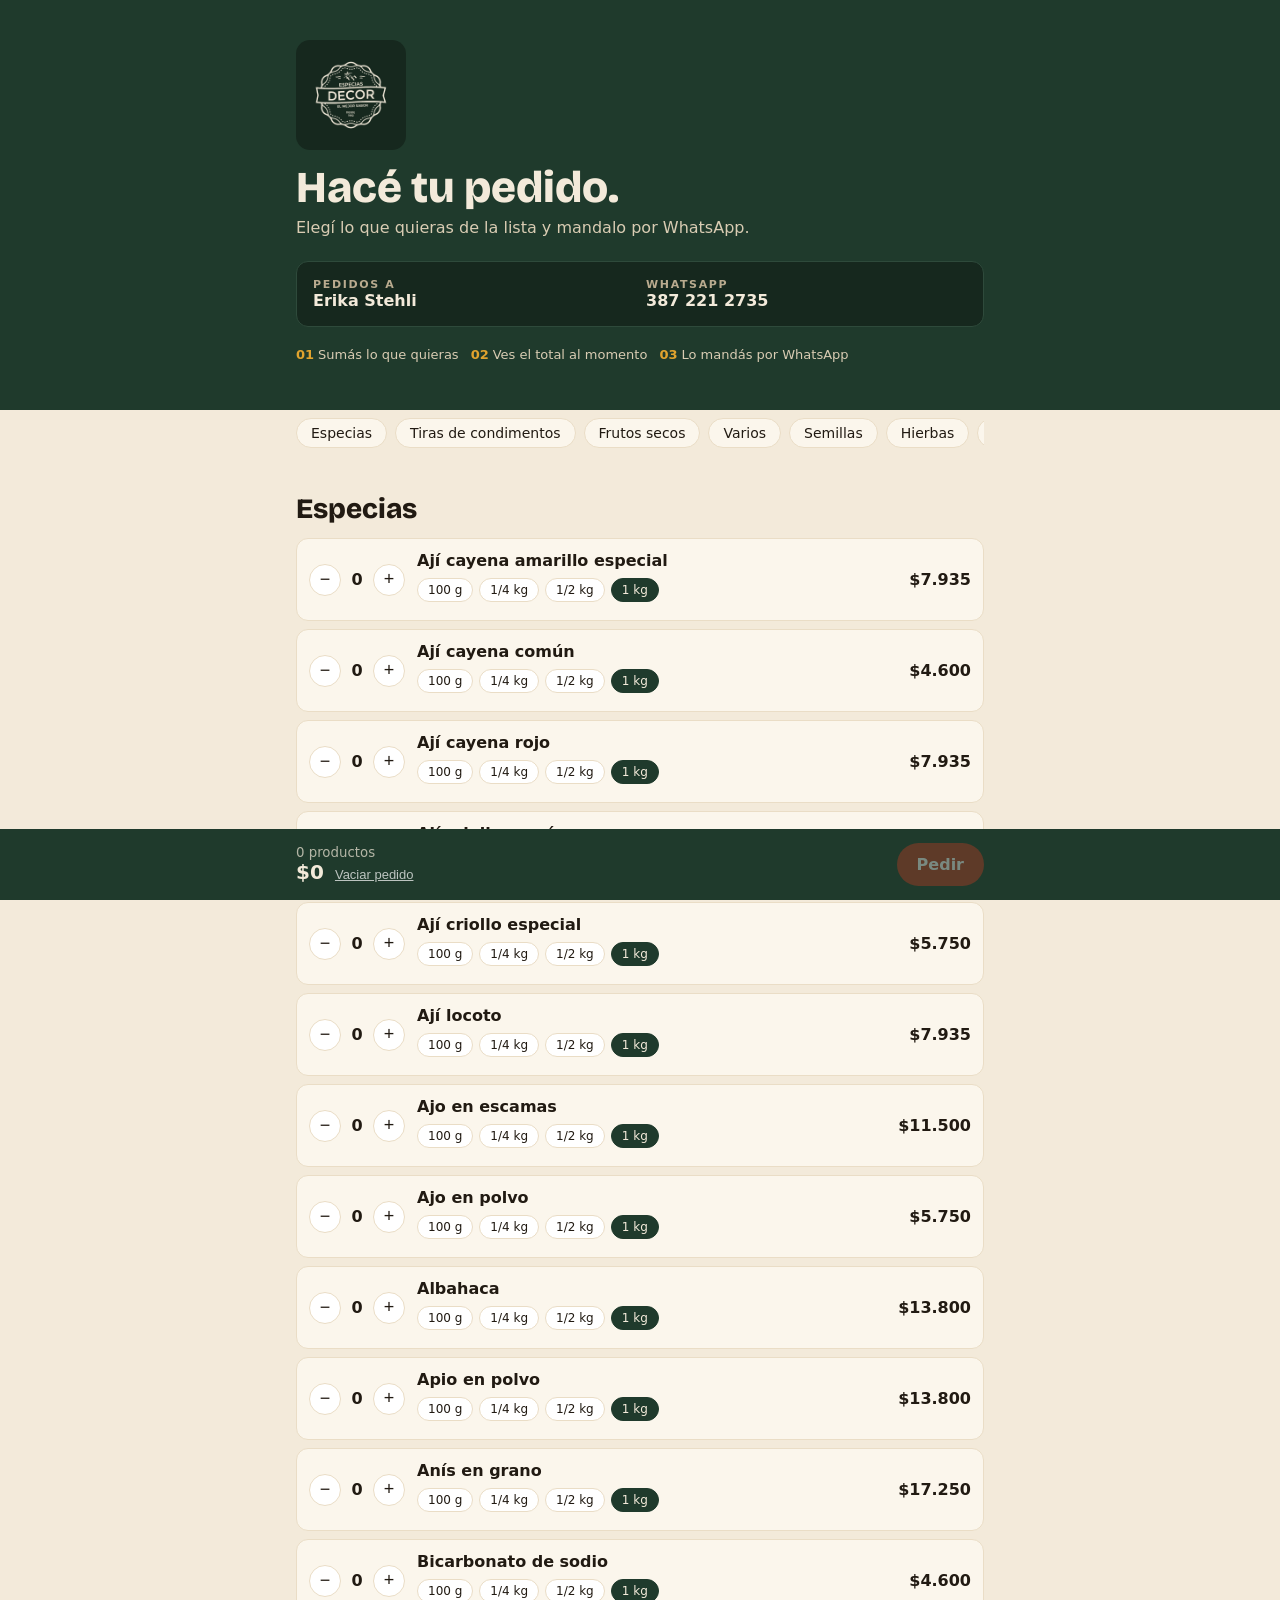
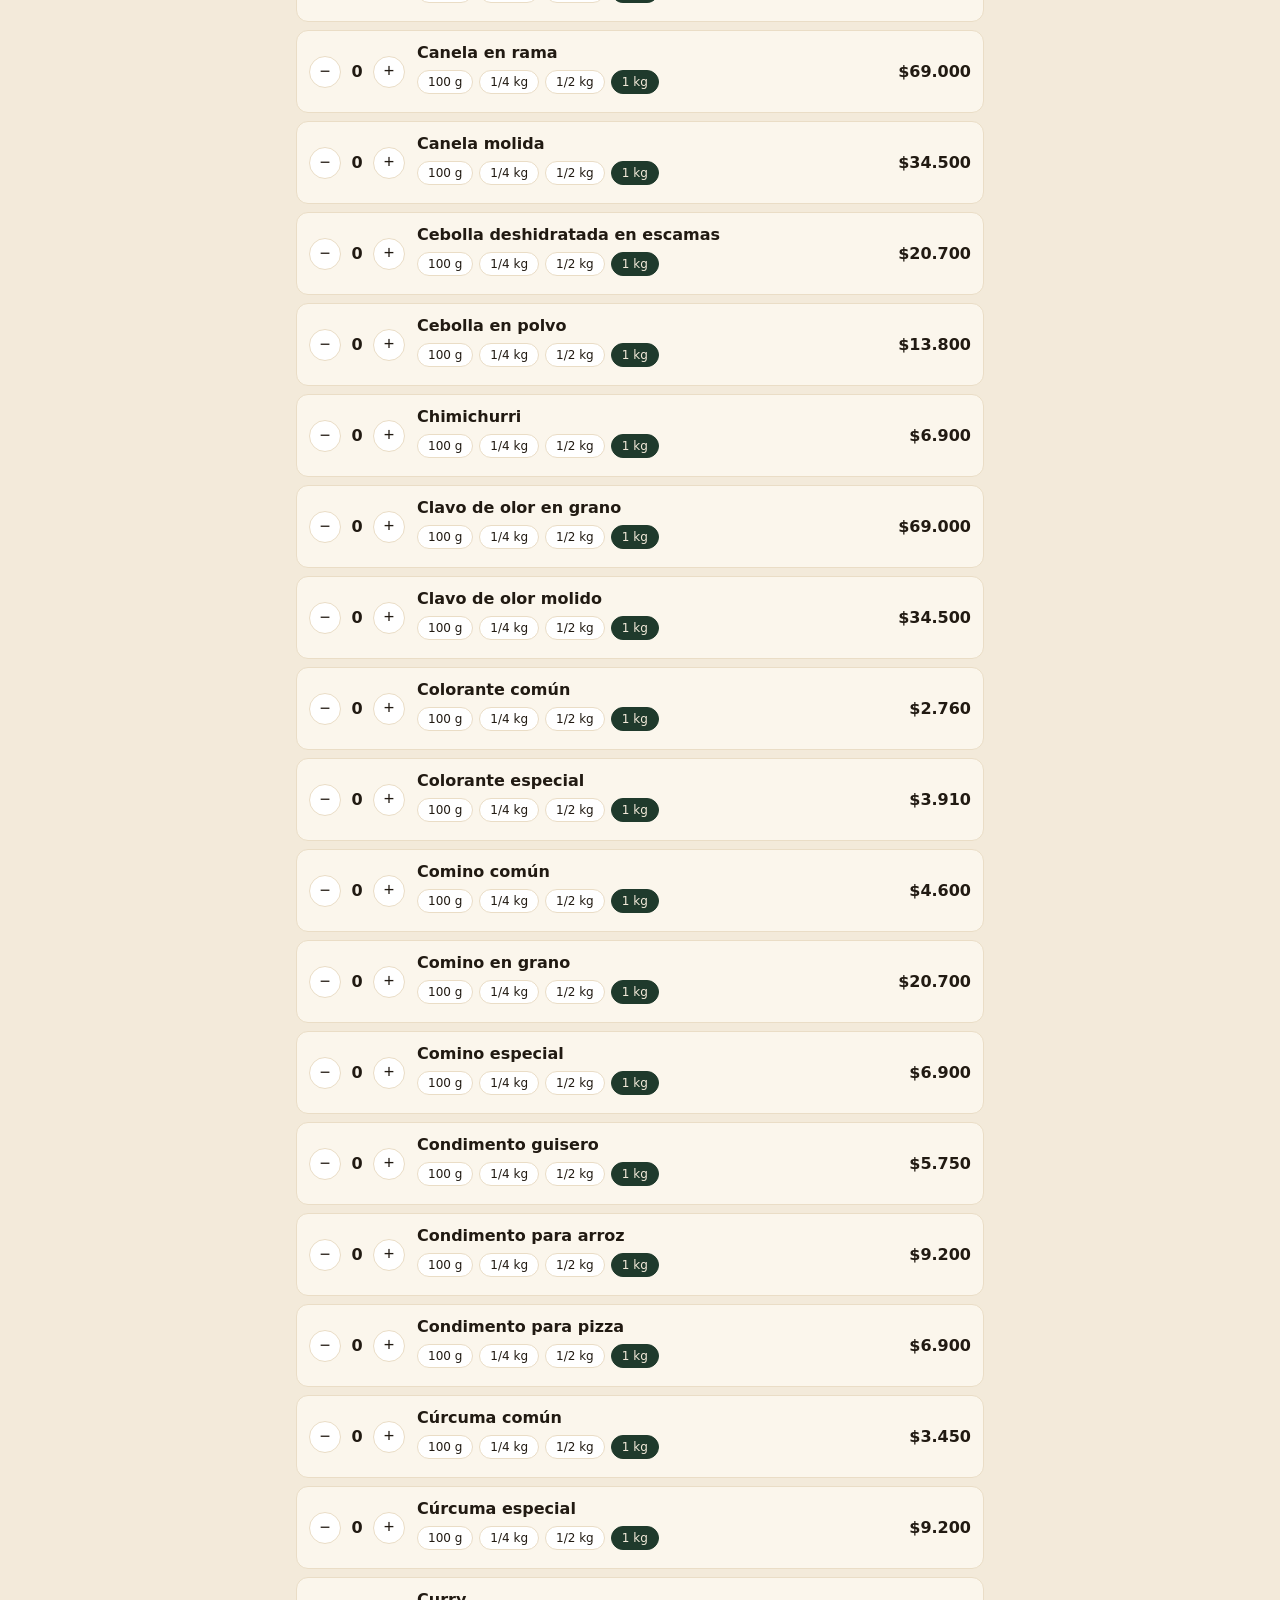
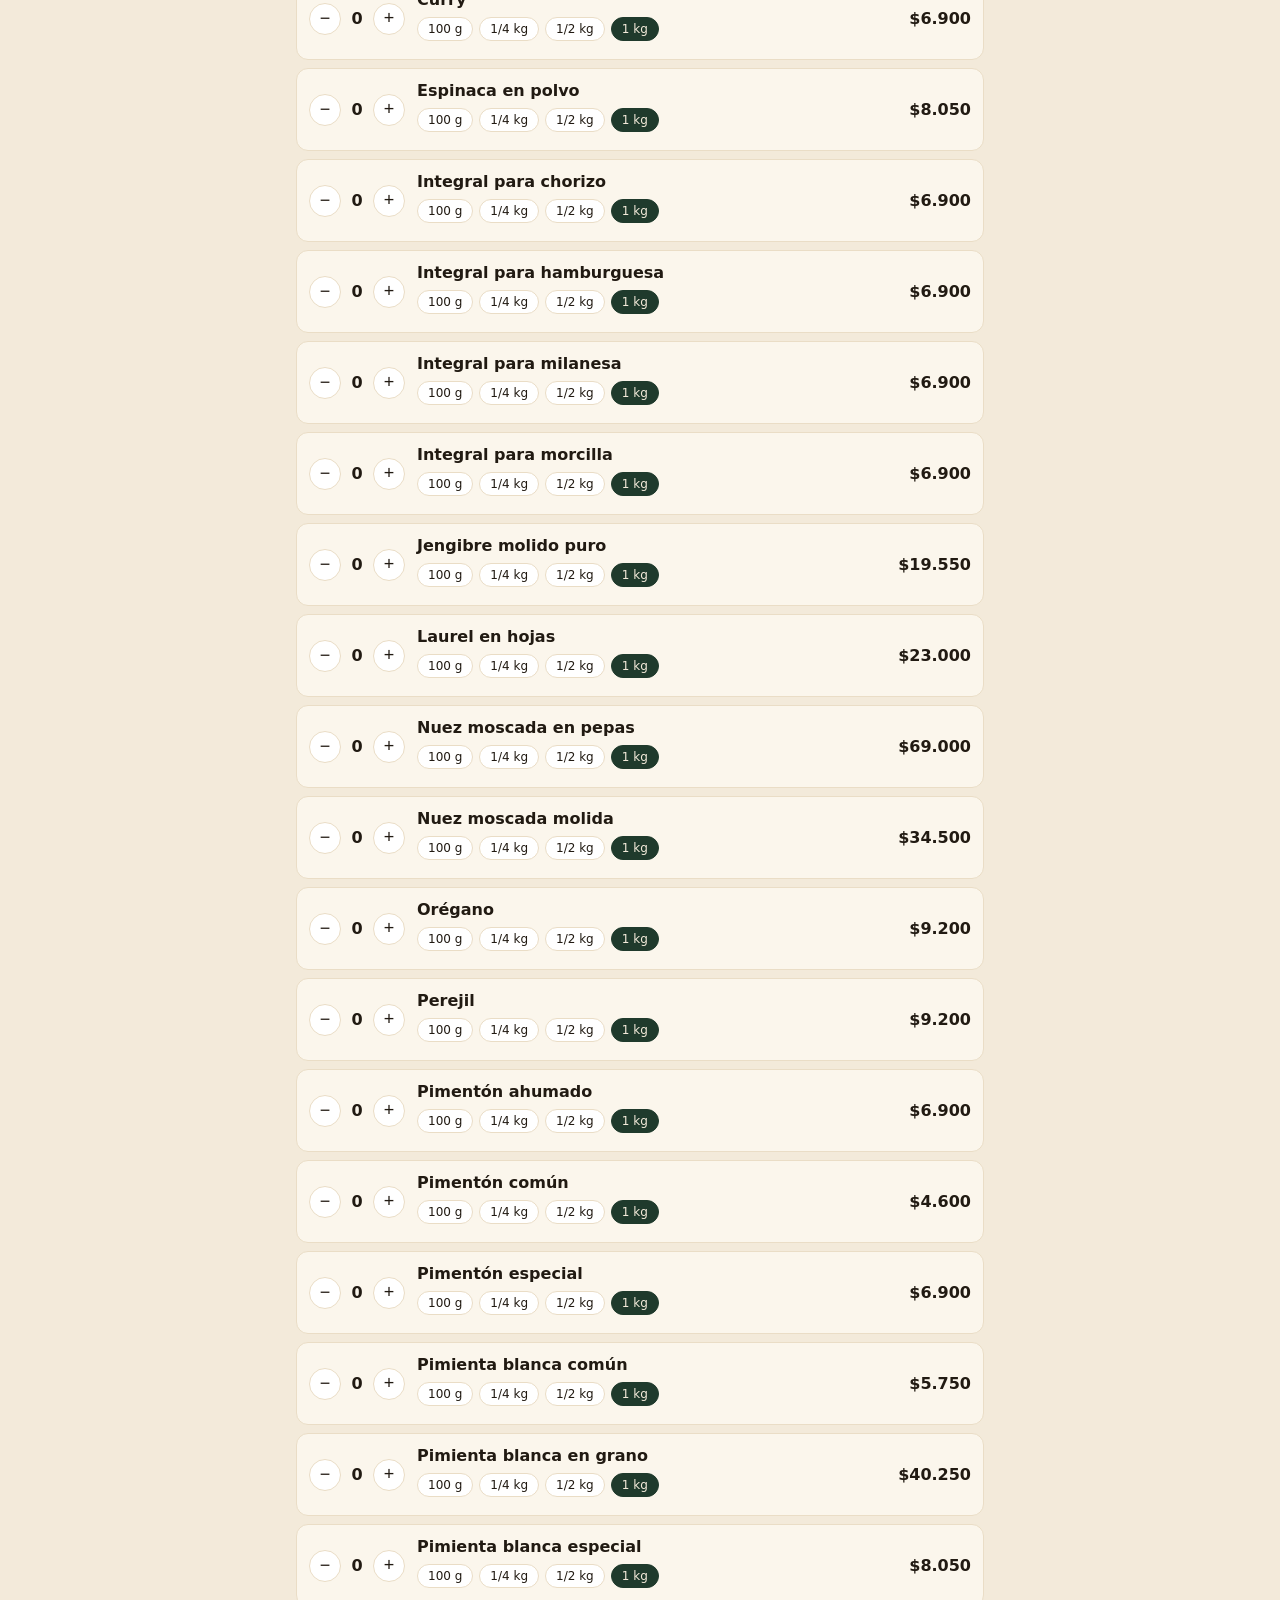
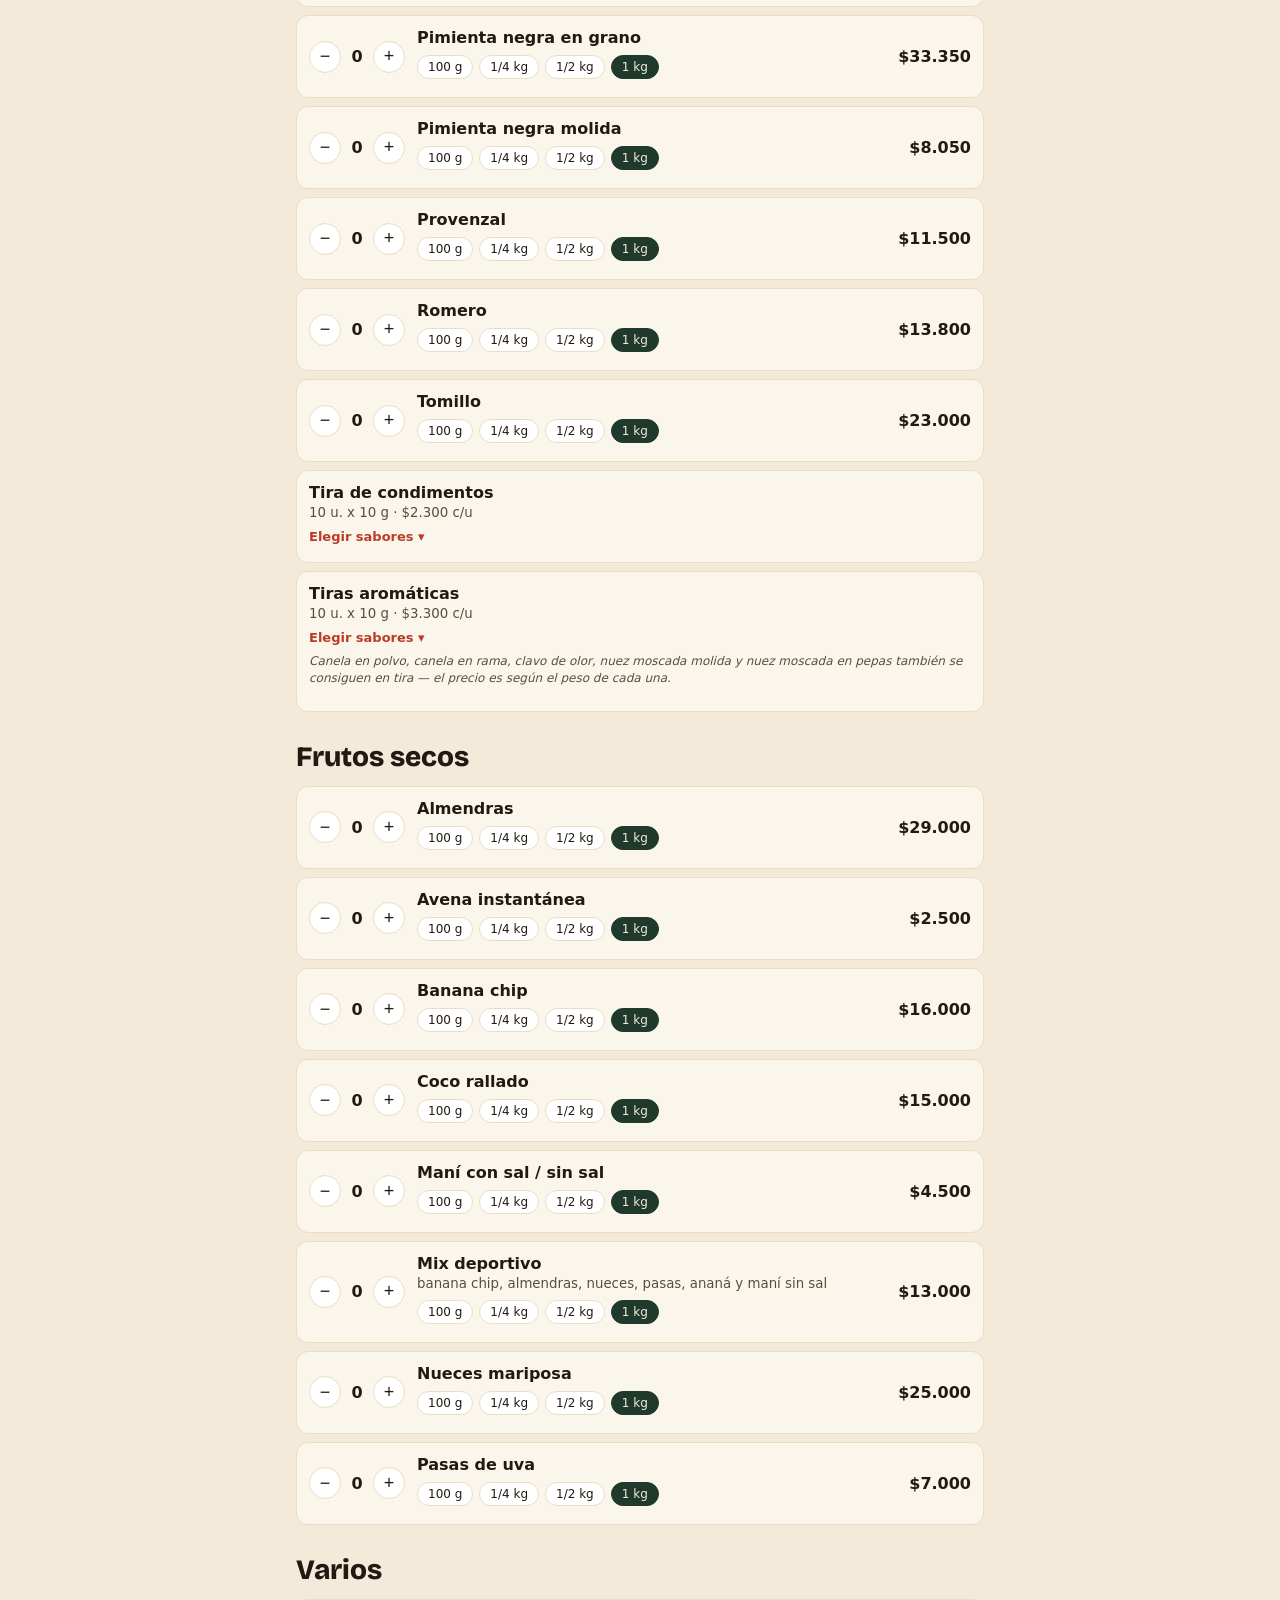
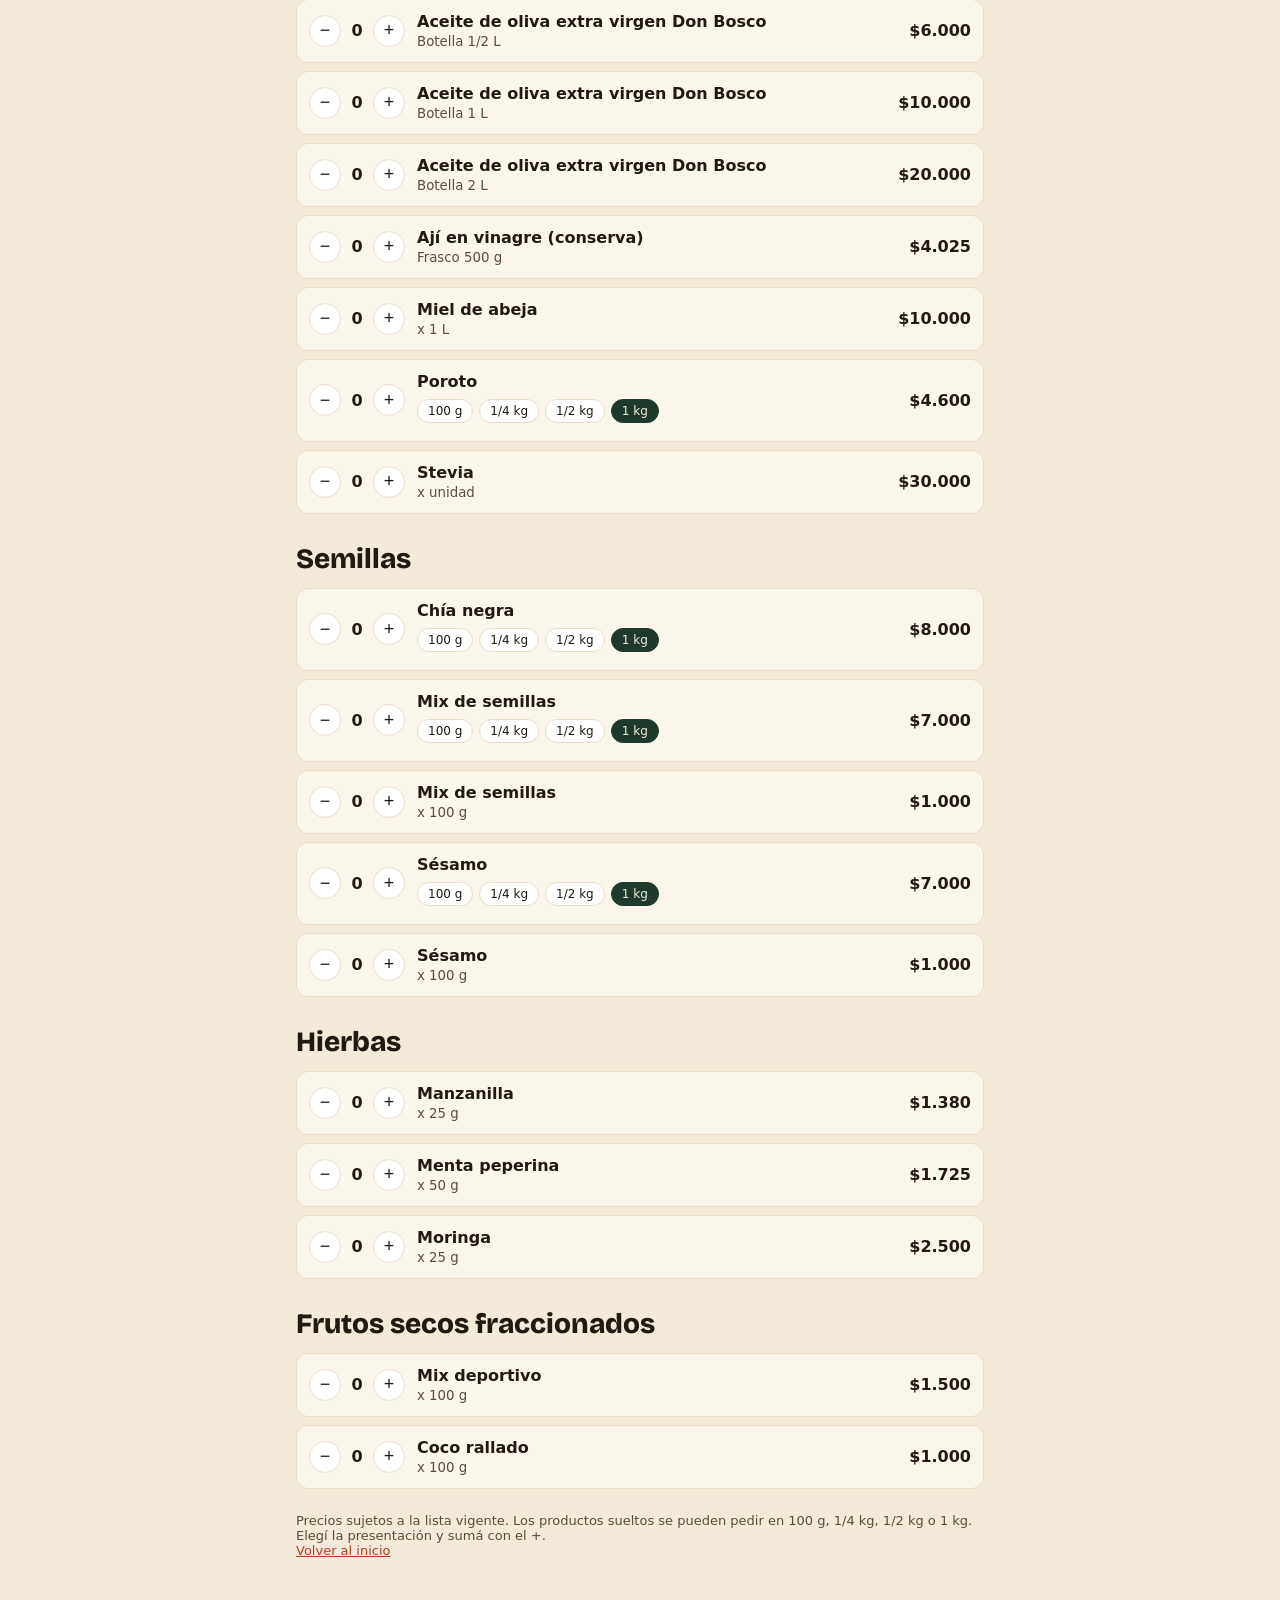
==== commit d735136c: "Permite pedir cada sabor de las tiras por separado 'Tira de condimentos' y 'Tiras aromáticas' ahora " ====
--- a/erika/index.html
+++ b/erika/index.html
@@ -65,8 +65,31 @@
     ${PRODUCTOS.map((p,i) => {
       if (p.categoria !== c) return '';
       if (porKilo(p)) elegida[i] = '1kg';
+      if (p.sabores) return `
+      ${p.nombre === 'Tira de condimentos' ? '<div id="tiras" style="scroll-margin-top:60px"></div>' : ''}
+      <div class="item sabor-item" id="item-${i}">
+        <div class="info">
+          <strong>${p.nombre}</strong>
+          <small>${p.formato} · ${plata(p.precio)} c/u</small>
+          <details class="sabores">
+            <summary>Elegir sabores</summary>
+            <div class="sabor-list">
+              ${p.sabores.map((s,si) => `
+                <div class="sabor-row">
+                  <span>${s}</span>
+                  <div class="qty mini">
+                    <button onclick="cambiarSabor(${i},${si},-1)" aria-label="Quitar">−</button>
+                    <span id="qs-${i}-${si}">0</span>
+                    <button onclick="cambiarSabor(${i},${si},1)" aria-label="Agregar">+</button>
+                  </div>
+                </div>`).join('')}
+            </div>
+          </details>
+          <div class="sumado" id="sum-${i}"></div>
+          ${p.nota ? `<p class="nota-item">${p.nota}</p>` : ''}
+        </div>
+      </div>`;
       return `
-      ${p.nombre === 'Tira de condimentos' ? '<div id="tiras" style="scroll-margin-top:60px"></div>' : ''}
       <div class="item" id="item-${i}">
         <div class="qty">
           <button onclick="cambiar(${i},-1)" aria-label="Quitar">−</button>
@@ -79,8 +102,6 @@
           ${porKilo(p) ? `<div class="chips" id="chips-${i}">${PRESENTACIONES.map(x =>
             `<button class="chip${x.id === '1kg' ? ' on' : ''}" data-p="${x.id}" onclick="elegir(${i},'${x.id}')">${x.etiqueta}</button>`).join('')}</div>
             <div class="sumado" id="sum-${i}"></div>` : ''}
-          ${p.sabores ? `<details class="sabores"><summary>Ver sabores</summary><p>${p.sabores.join(', ')}</p></details>` : ''}
-          ${p.nota ? `<p class="nota-item">${p.nota}</p>` : ''}
         </div>
         <div class="precio" id="pr-${i}">${plata(precioDe(i, elegida[i]))}</div>
       </div>`;
@@ -115,26 +136,59 @@
     : '';
 }
 
+function claveSabor(i, si){ return i + '|@' + si; }
+
+function cambiarSabor(i, si, d){
+  const k = claveSabor(i, si);
+  carrito[k] = Math.max(0, (carrito[k] || 0) + d);
+  if (!carrito[k]) delete carrito[k];
+  pintarSaborItem(i);
+  actualizar();
+}
+
+function pintarSaborItem(i){
+  const p = PRODUCTOS[i];
+  p.sabores.forEach((s, si) => {
+    $('qs-' + i + '-' + si).textContent = carrito[claveSabor(i, si)] || 0;
+  });
+  const elegidos = p.sabores.map((s, si) => ({ s, qty: carrito[claveSabor(i, si)] || 0 })).filter(e => e.qty > 0);
+  $('item-' + i).classList.toggle('activo', elegidos.length > 0);
+  const sum = $('sum-' + i);
+  if (sum) sum.textContent = elegidos.length
+    ? 'En el pedido: ' + elegidos.map(e => e.qty + ' x ' + e.s).join(' · ')
+    : '';
+}
+
+function infoDeClave(k){
+  const [iStr, variant] = k.split('|');
+  const i = +iStr;
+  if (variant && variant[0] === '@') {
+    const sabor = PRODUCTOS[i].sabores[+variant.slice(1)];
+    return { nombre: `${PRODUCTOS[i].nombre} - ${sabor}`, precio: PRODUCTOS[i].precio };
+  }
+  return { nombre: `${PRODUCTOS[i].nombre} (${etiquetaDe(i, variant)})`, precio: precioDe(i, variant) };
+}
+
 function actualizar(){
   const ks = Object.keys(carrito);
   const cant = ks.reduce((a,k) => a + carrito[k], 0);
-  const total = ks.reduce((a,k) => { const [i,pr] = k.split('|'); return a + carrito[k] * precioDe(+i, pr); }, 0);
+  const total = ks.reduce((a,k) => a + carrito[k] * infoDeClave(k).precio, 0);
   $('cuenta').textContent = cant + (cant === 1 ? ' producto' : ' productos');
   $('total').textContent = plata(total);
   $('barra').classList.toggle('vacia', cant === 0);
 
   const lineas = ks.map(k => {
-    const [i,pr] = k.split('|');
-    return `• ${carrito[k]} x ${PRODUCTOS[i].nombre} (${etiquetaDe(+i, pr)}) — ${plata(carrito[k] * precioDe(+i, pr))}`;
+    const info = infoDeClave(k);
+    return `• ${carrito[k]} x ${info.nombre} — ${plata(carrito[k] * info.precio)}`;
   }).join('\n');
   const msg = `*Pedido Especias Decor*\n\nHola ${CONTACTO.nombre}, quiero hacer este pedido:\n\n${lineas}\n\n*Total: ${plata(total)}*\n\nGracias.`;
   $('pedir').href = `https://wa.me/${CONTACTO.whatsapp}?text=${encodeURIComponent(msg)}`;
 }
 
 $('vaciar').onclick = () => {
-  const items = new Set(Object.keys(carrito).map(k => k.split('|')[0]));
+  const items = new Set(Object.keys(carrito).map(k => +k.split('|')[0]));
   Object.keys(carrito).forEach(k => delete carrito[k]);
-  items.forEach(i => pintarItem(+i));
+  items.forEach(i => PRODUCTOS[i].sabores ? pintarSaborItem(i) : pintarItem(i));
   actualizar();
 };
 
--- a/styles.css
+++ b/styles.css
@@ -46,6 +46,12 @@
 .sabores summary::after{content:' ▾'}
 .sabores[open] summary::after{content:' ▴'}
 .sabores p{margin:6px 0 0;color:var(--muted);line-height:1.5}
+.item.sabor-item{display:block}
+.sabor-list{margin-top:10px}
+.sabor-row{display:flex;align-items:center;justify-content:space-between;gap:12px;padding:8px 0;border-bottom:1px solid var(--line)}
+.sabor-row:last-child{border-bottom:none}
+.qty.mini button{width:26px;height:26px;font-size:15px}
+.qty.mini span{min-width:16px}
 .nota-item{font-size:12px;color:var(--muted);margin-top:8px;font-style:italic;line-height:1.4}
 .item.activo{border-color:var(--curcuma);box-shadow:inset 4px 0 0 var(--curcuma)}
 .nota{font-size:13px;color:var(--muted);margin-top:24px}
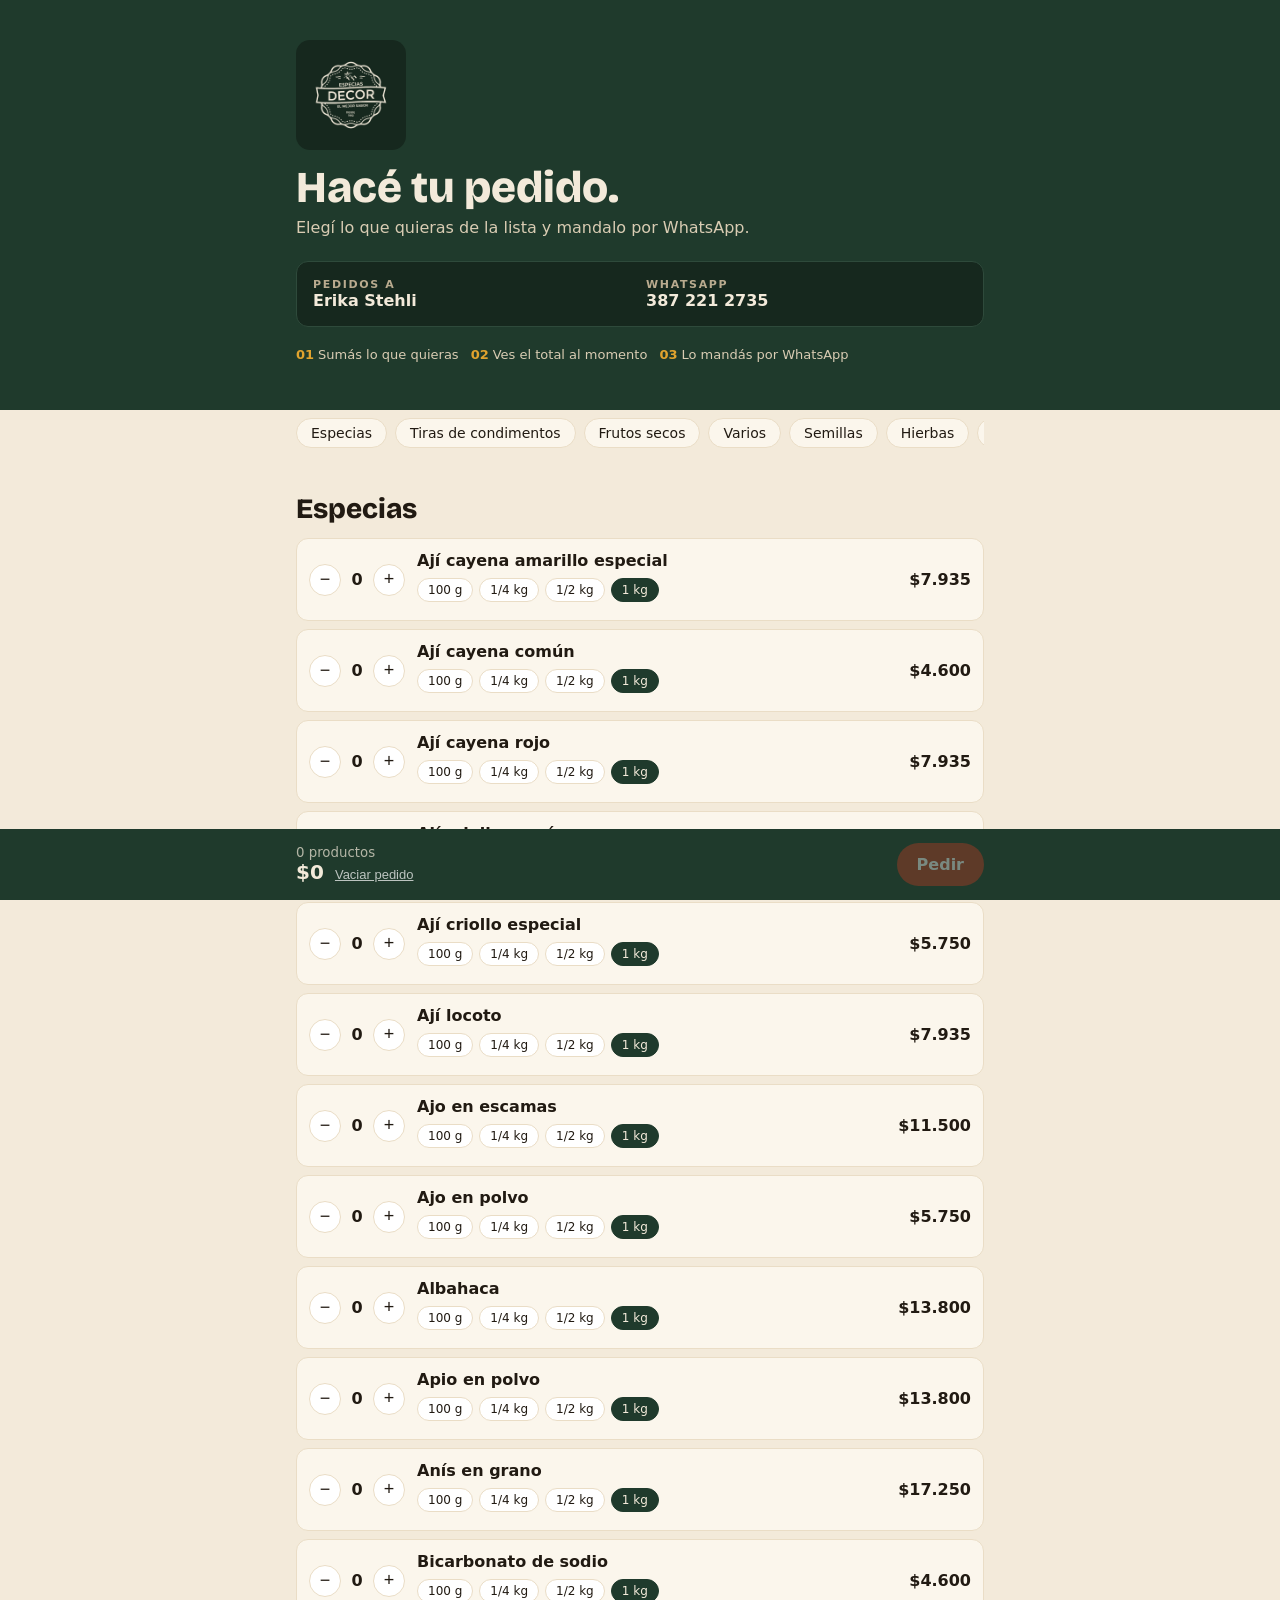
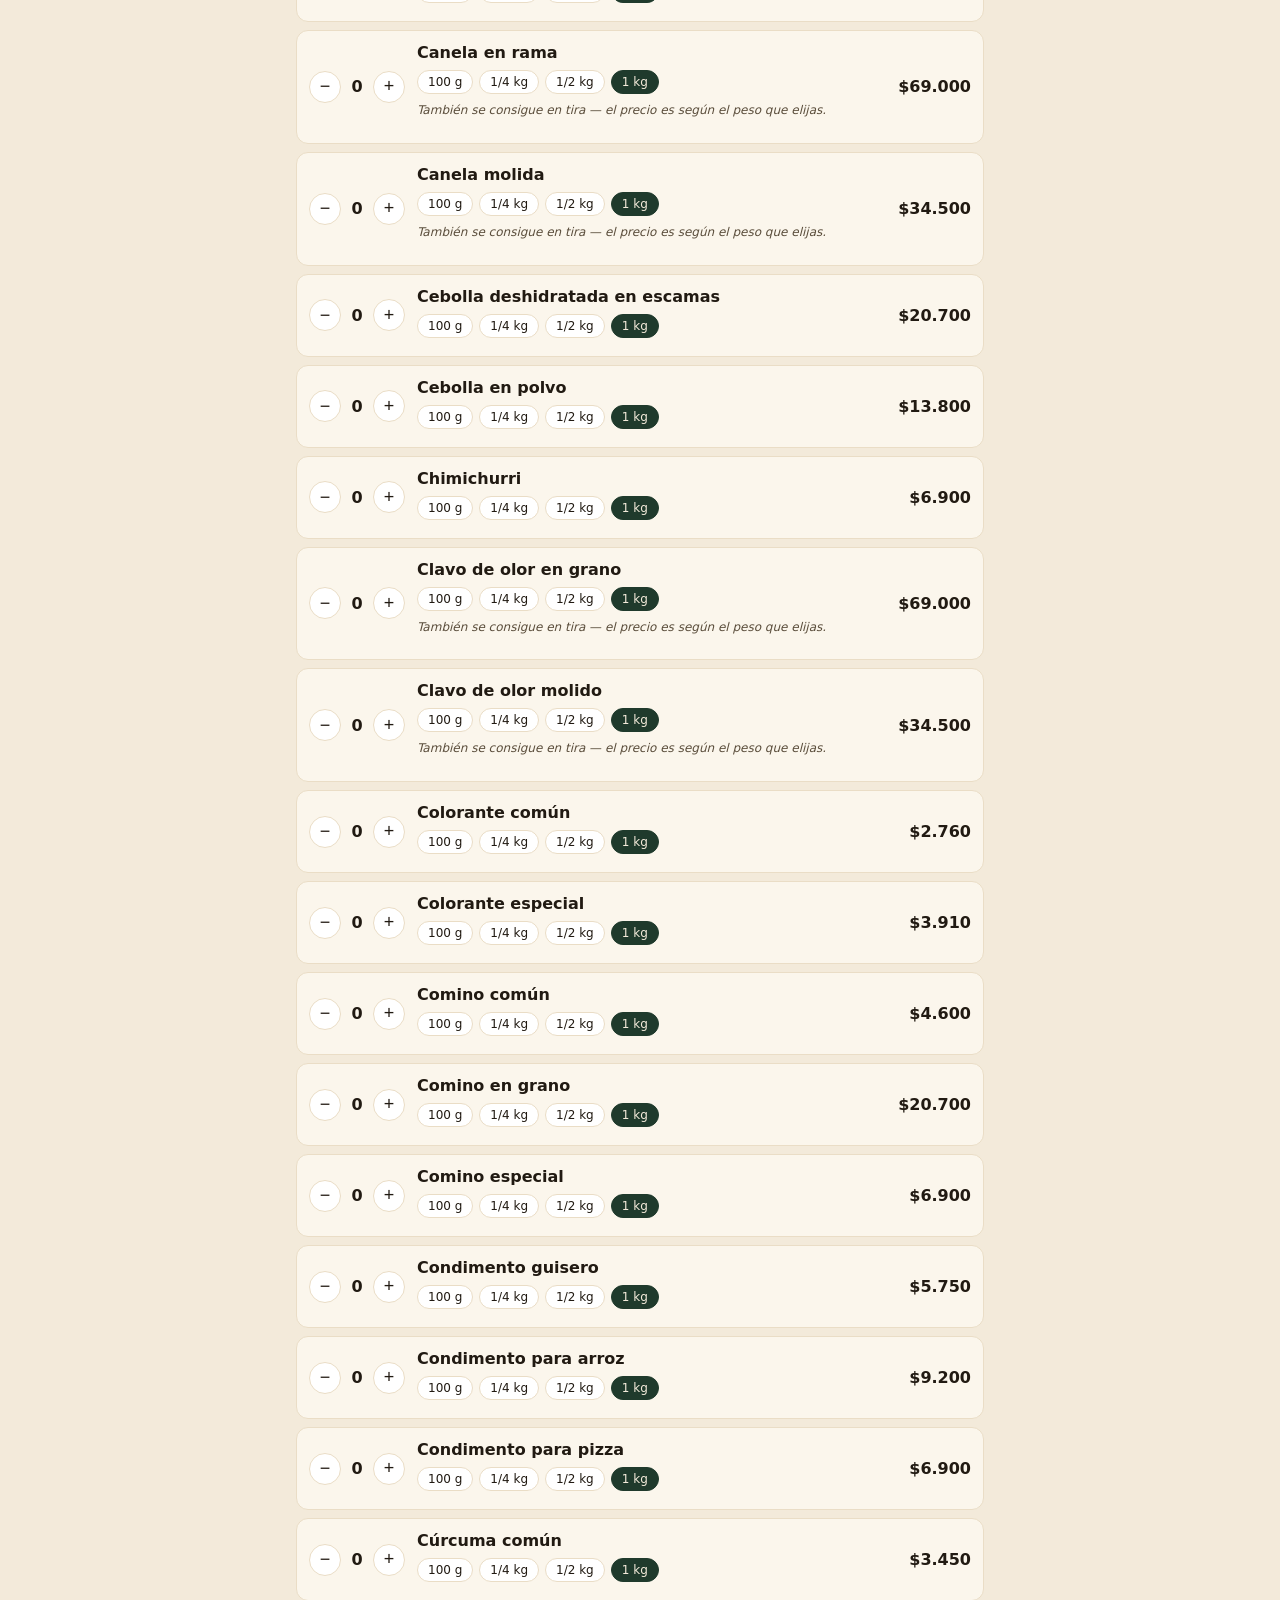
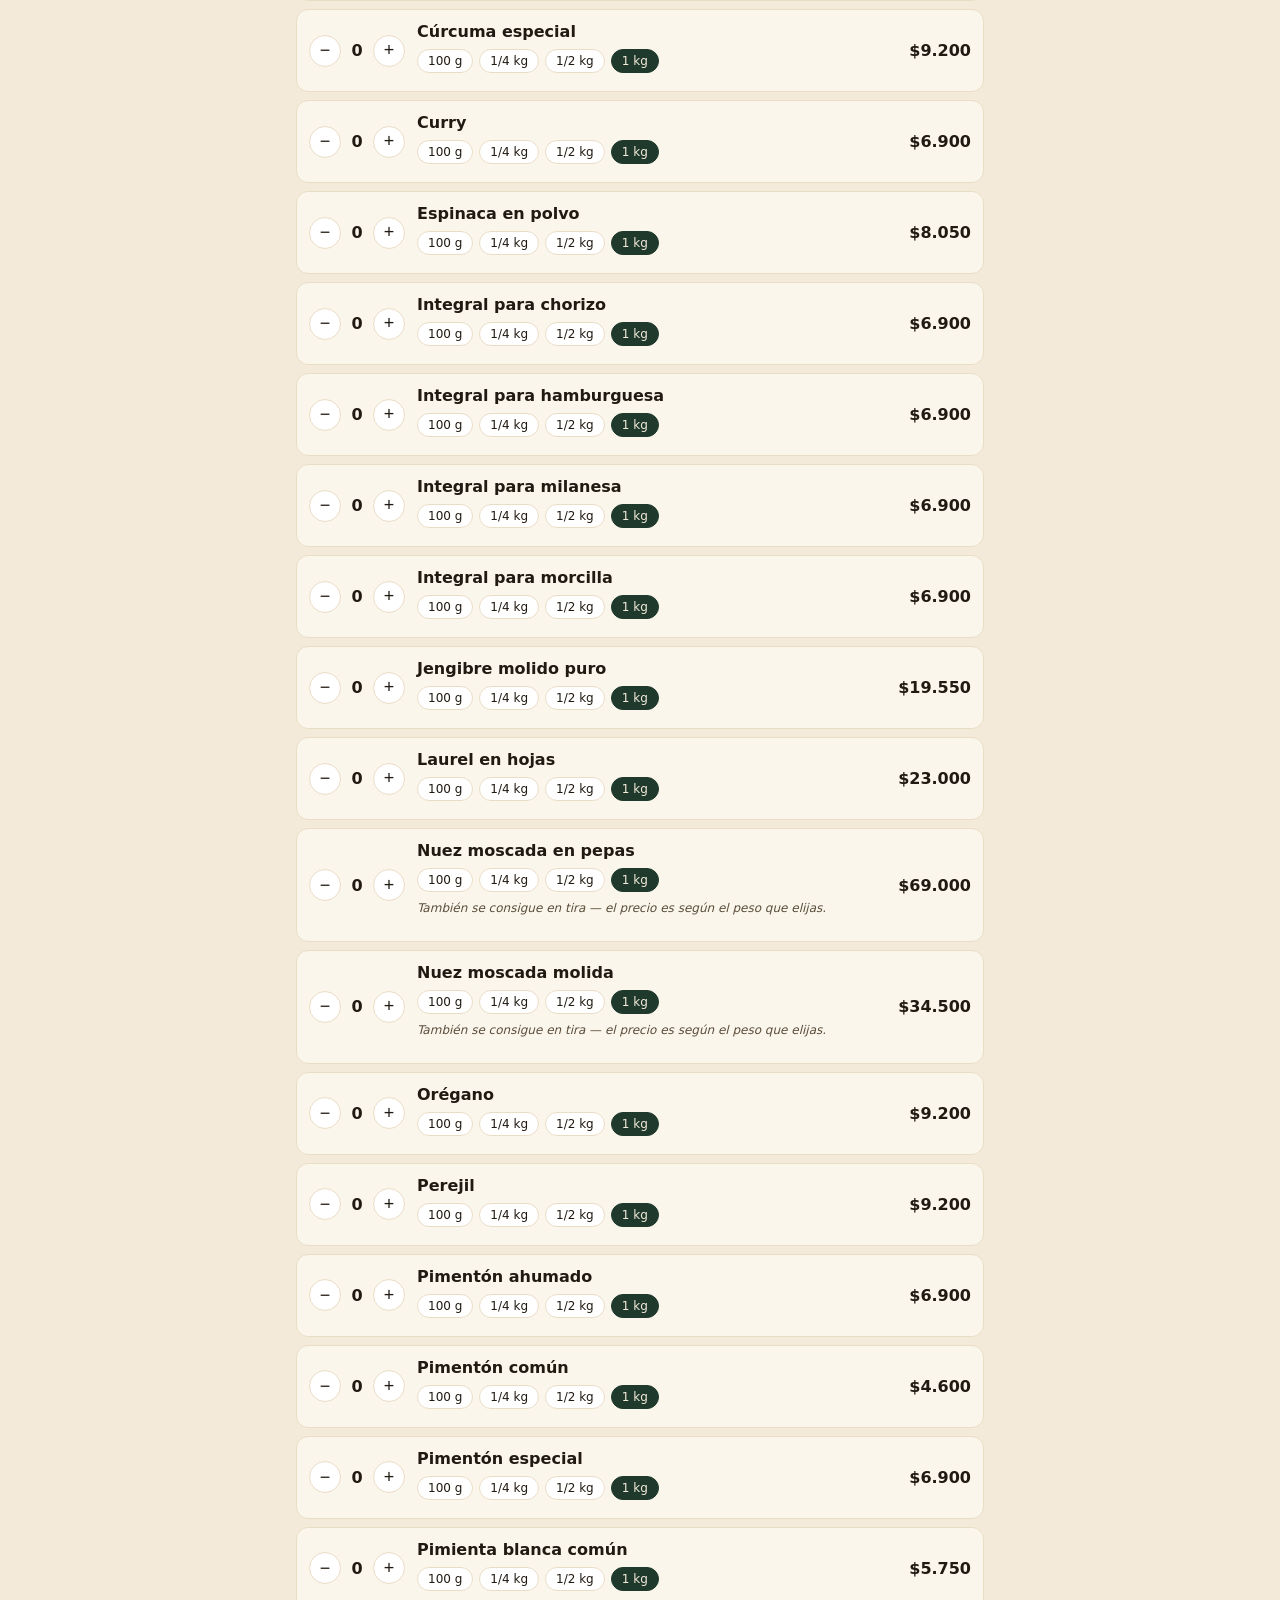
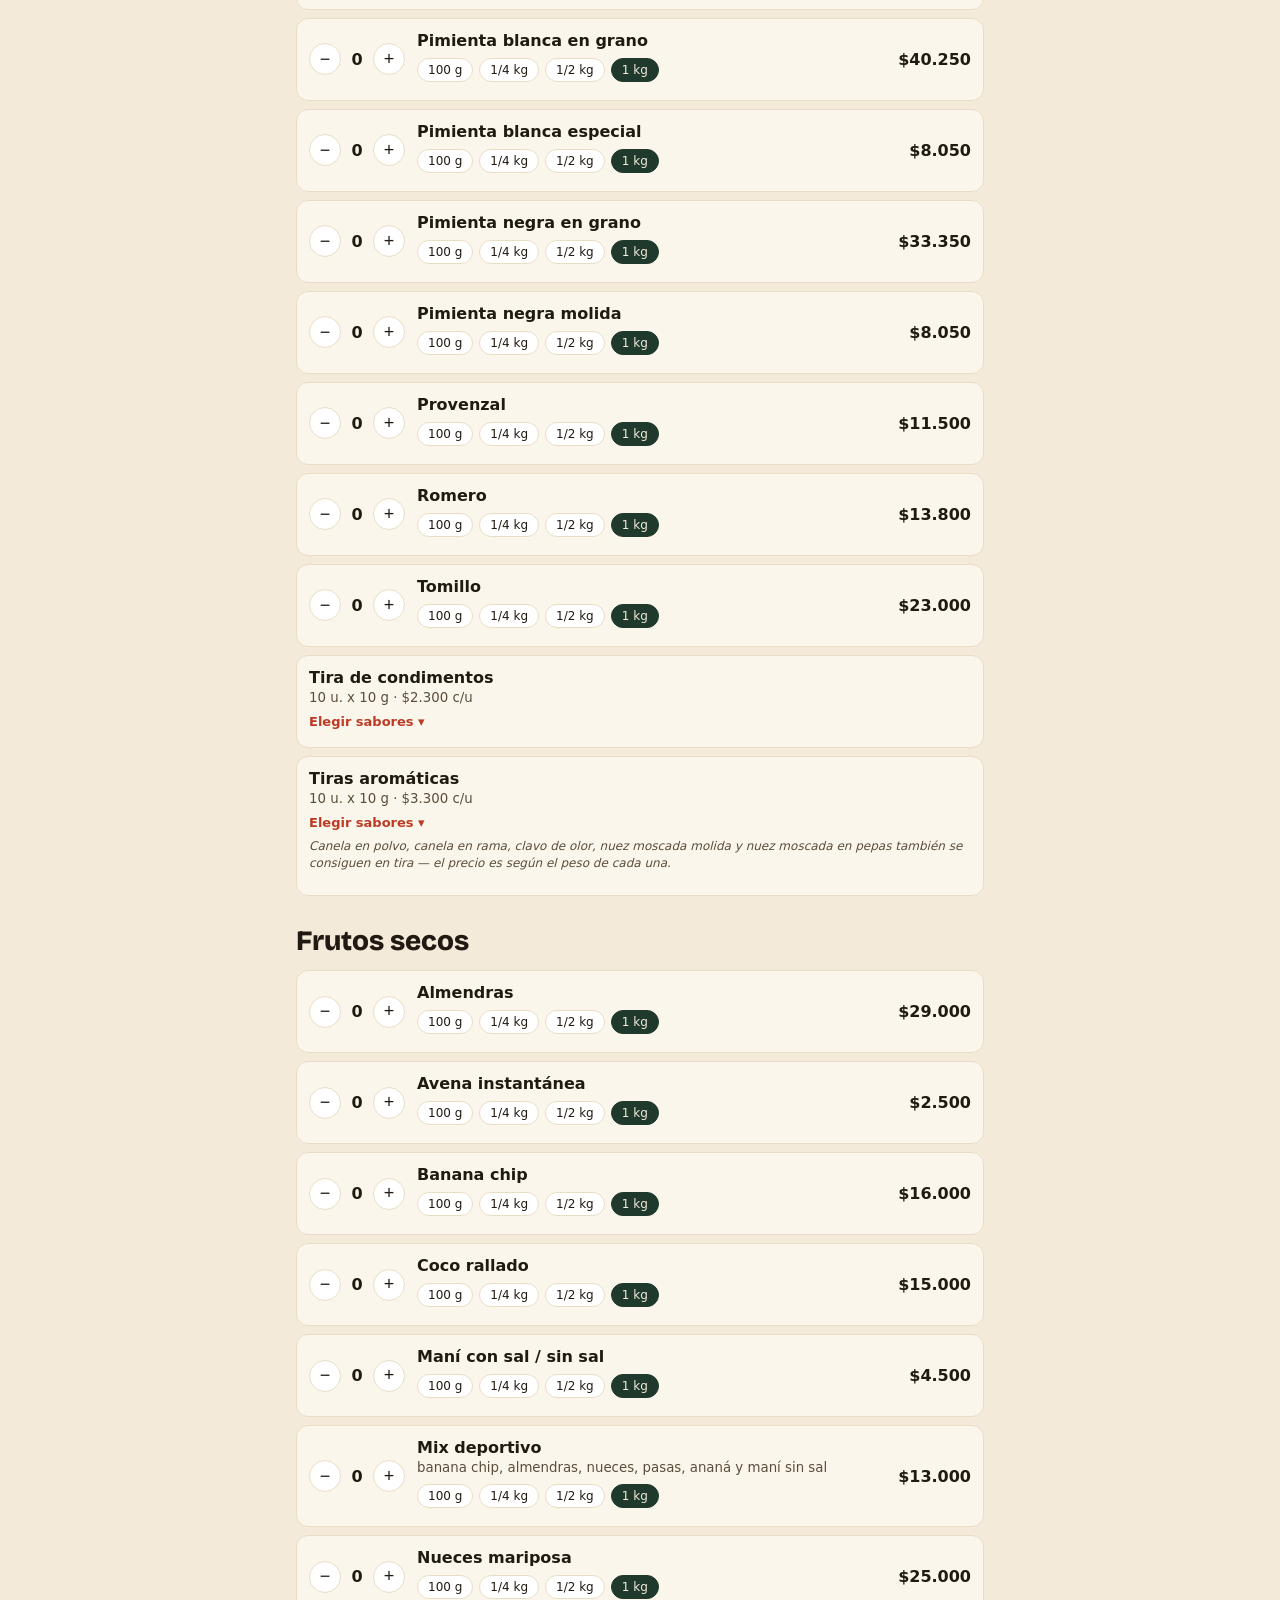
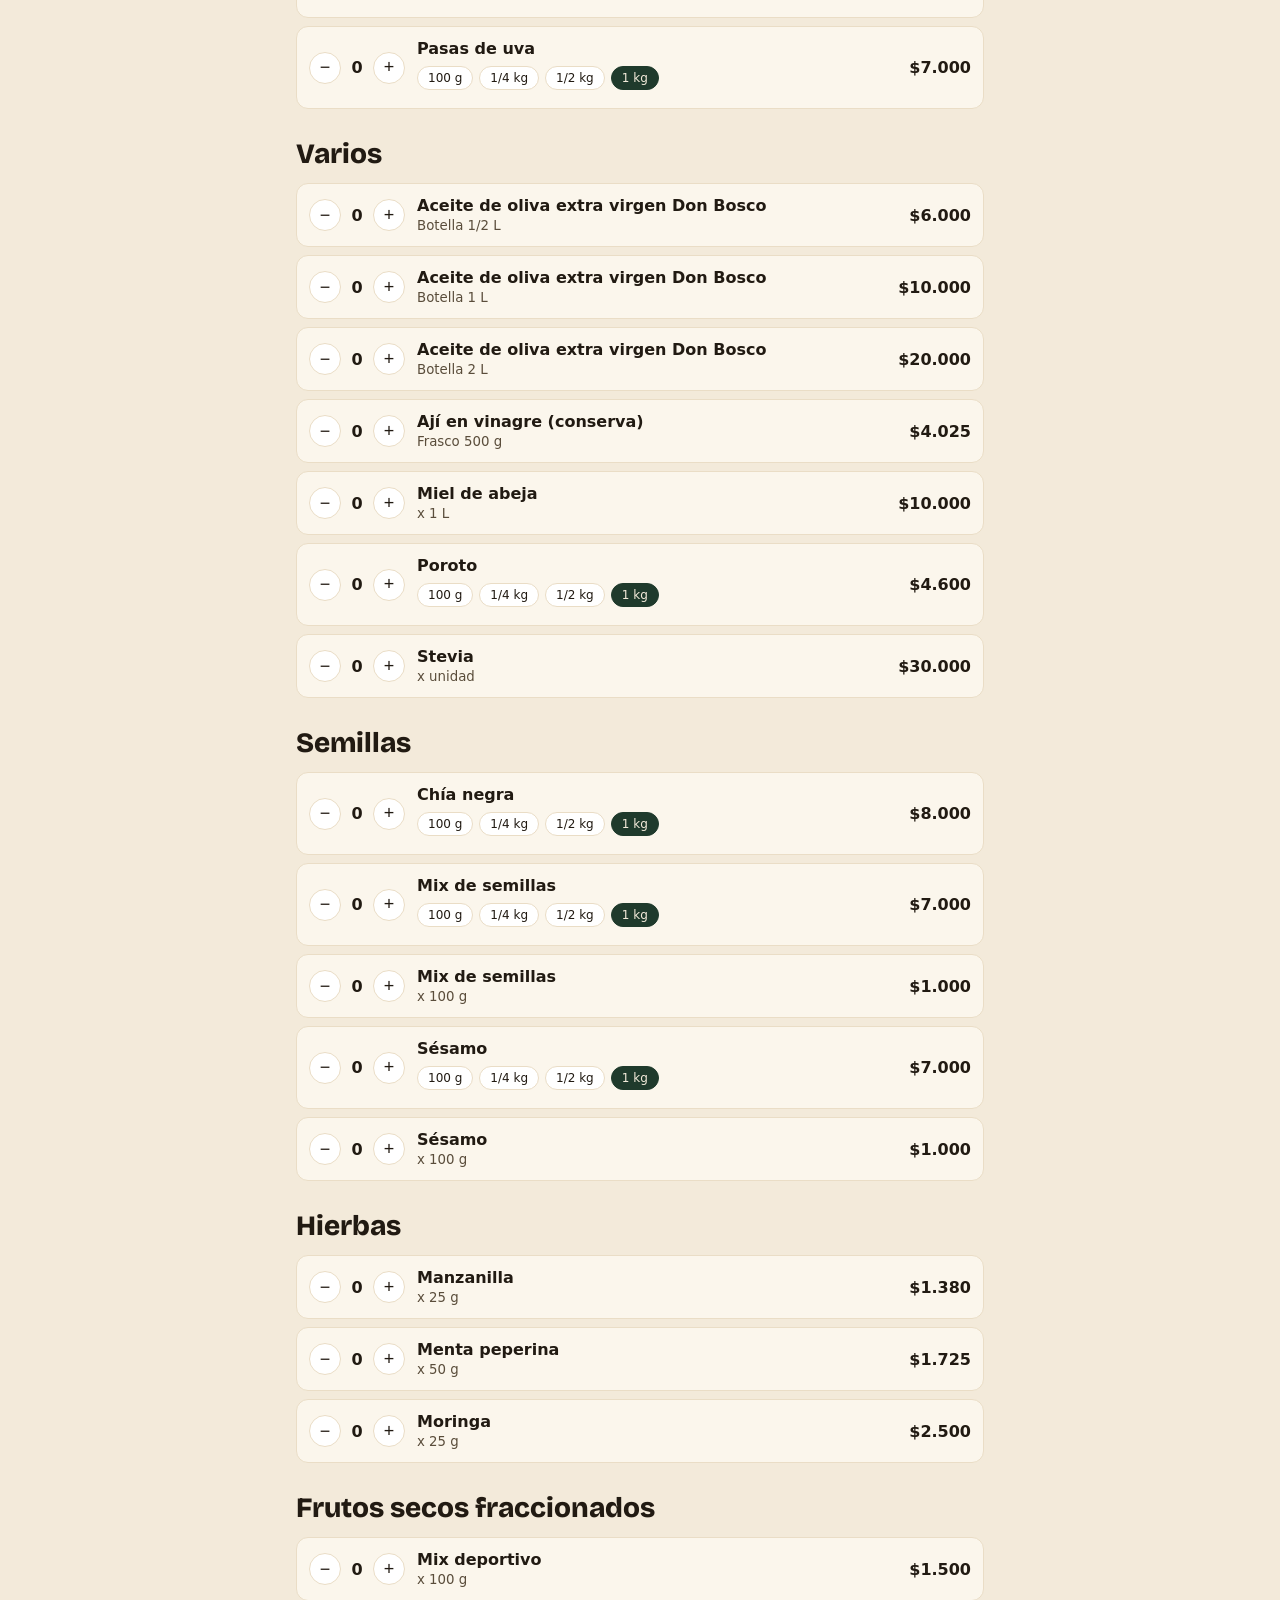
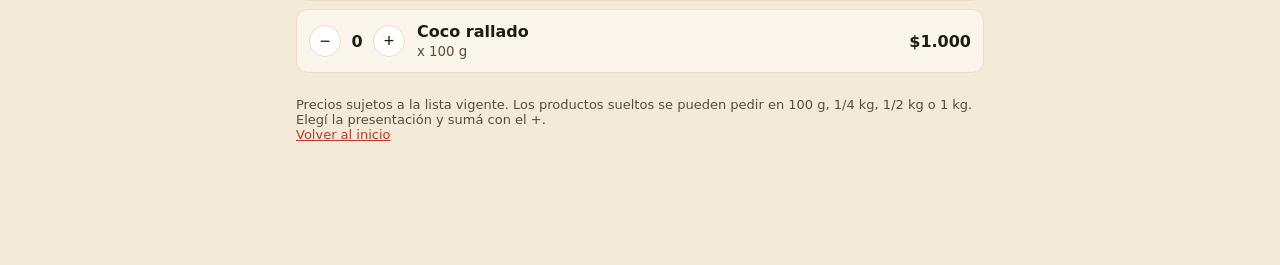
==== commit b065a5b9: "Aclara en cada producto que canela, clavo de olor y nuez moscada también vienen en tira Agrega la no" ====
--- a/erika/index.html
+++ b/erika/index.html
@@ -102,6 +102,7 @@
           ${porKilo(p) ? `<div class="chips" id="chips-${i}">${PRESENTACIONES.map(x =>
             `<button class="chip${x.id === '1kg' ? ' on' : ''}" data-p="${x.id}" onclick="elegir(${i},'${x.id}')">${x.etiqueta}</button>`).join('')}</div>
             <div class="sumado" id="sum-${i}"></div>` : ''}
+          ${p.nota ? `<p class="nota-item">${p.nota}</p>` : ''}
         </div>
         <div class="precio" id="pr-${i}">${plata(precioDe(i, elegida[i]))}</div>
       </div>`;
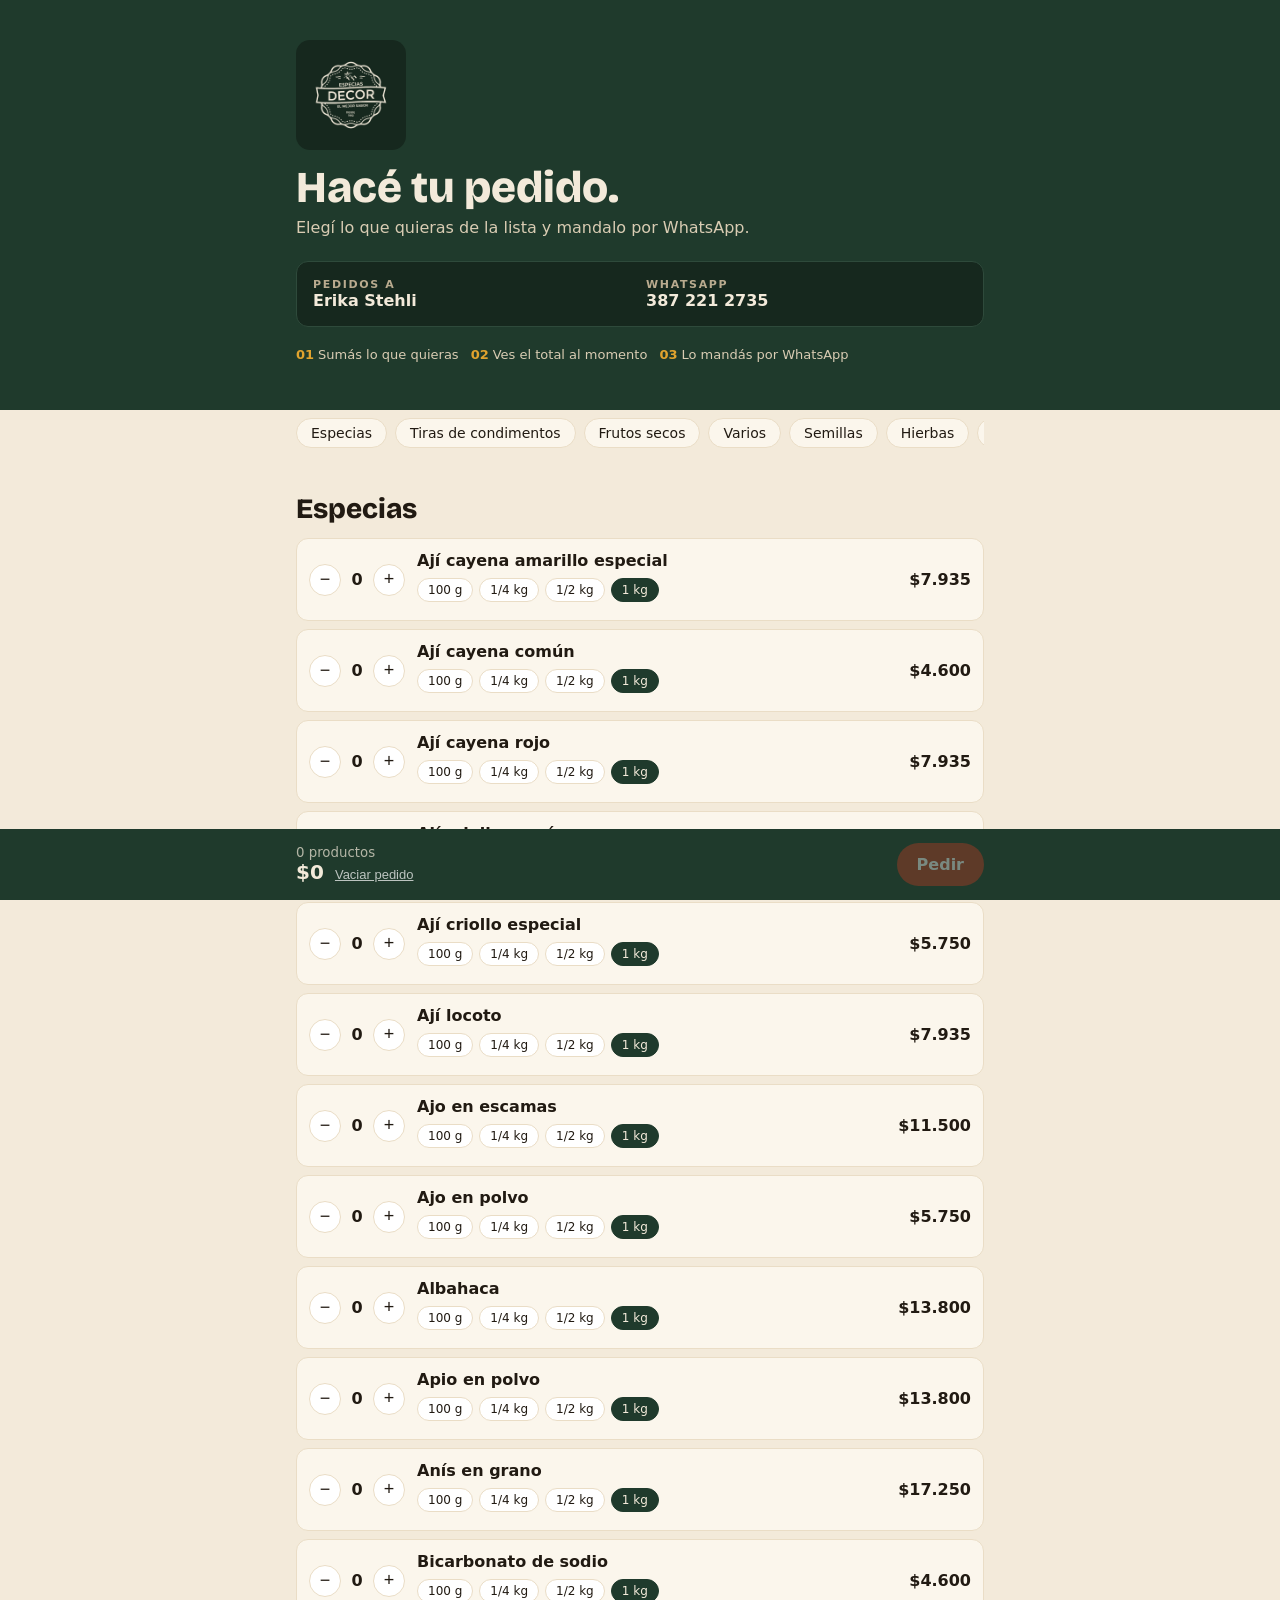
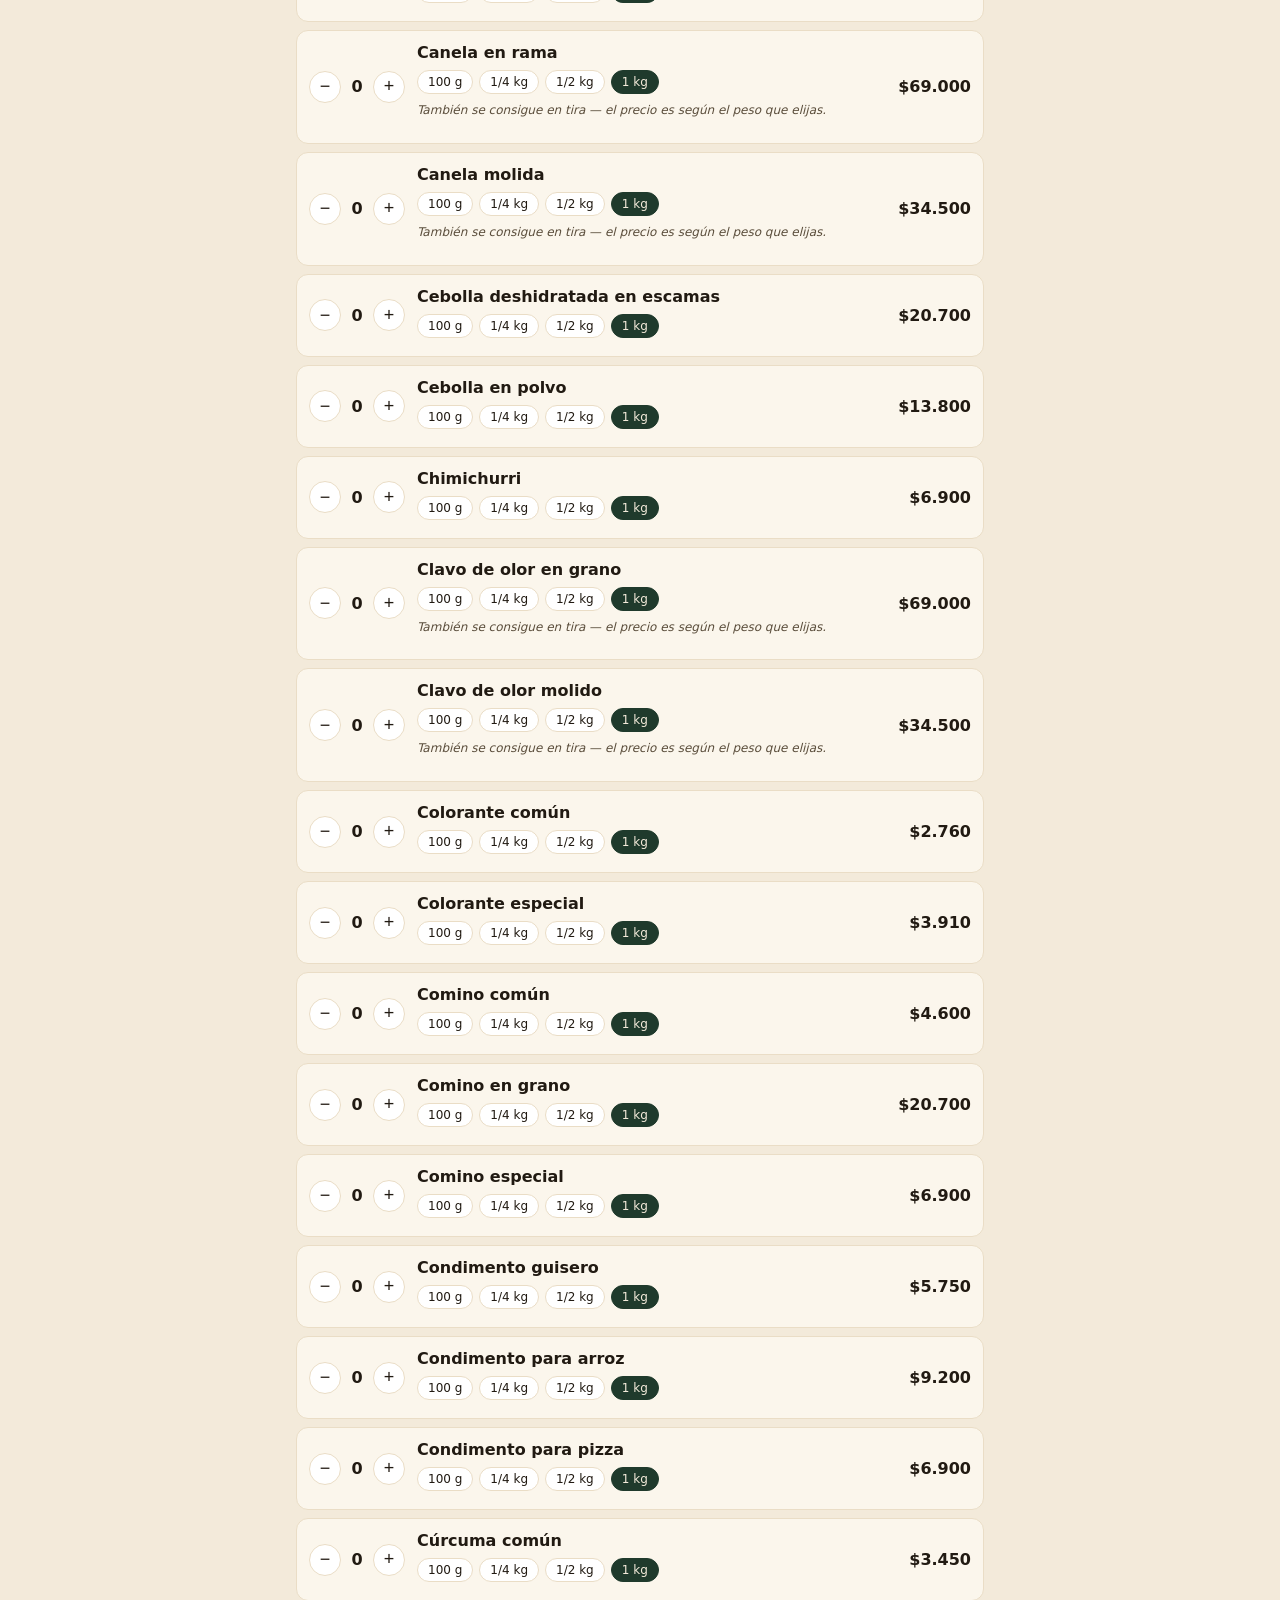
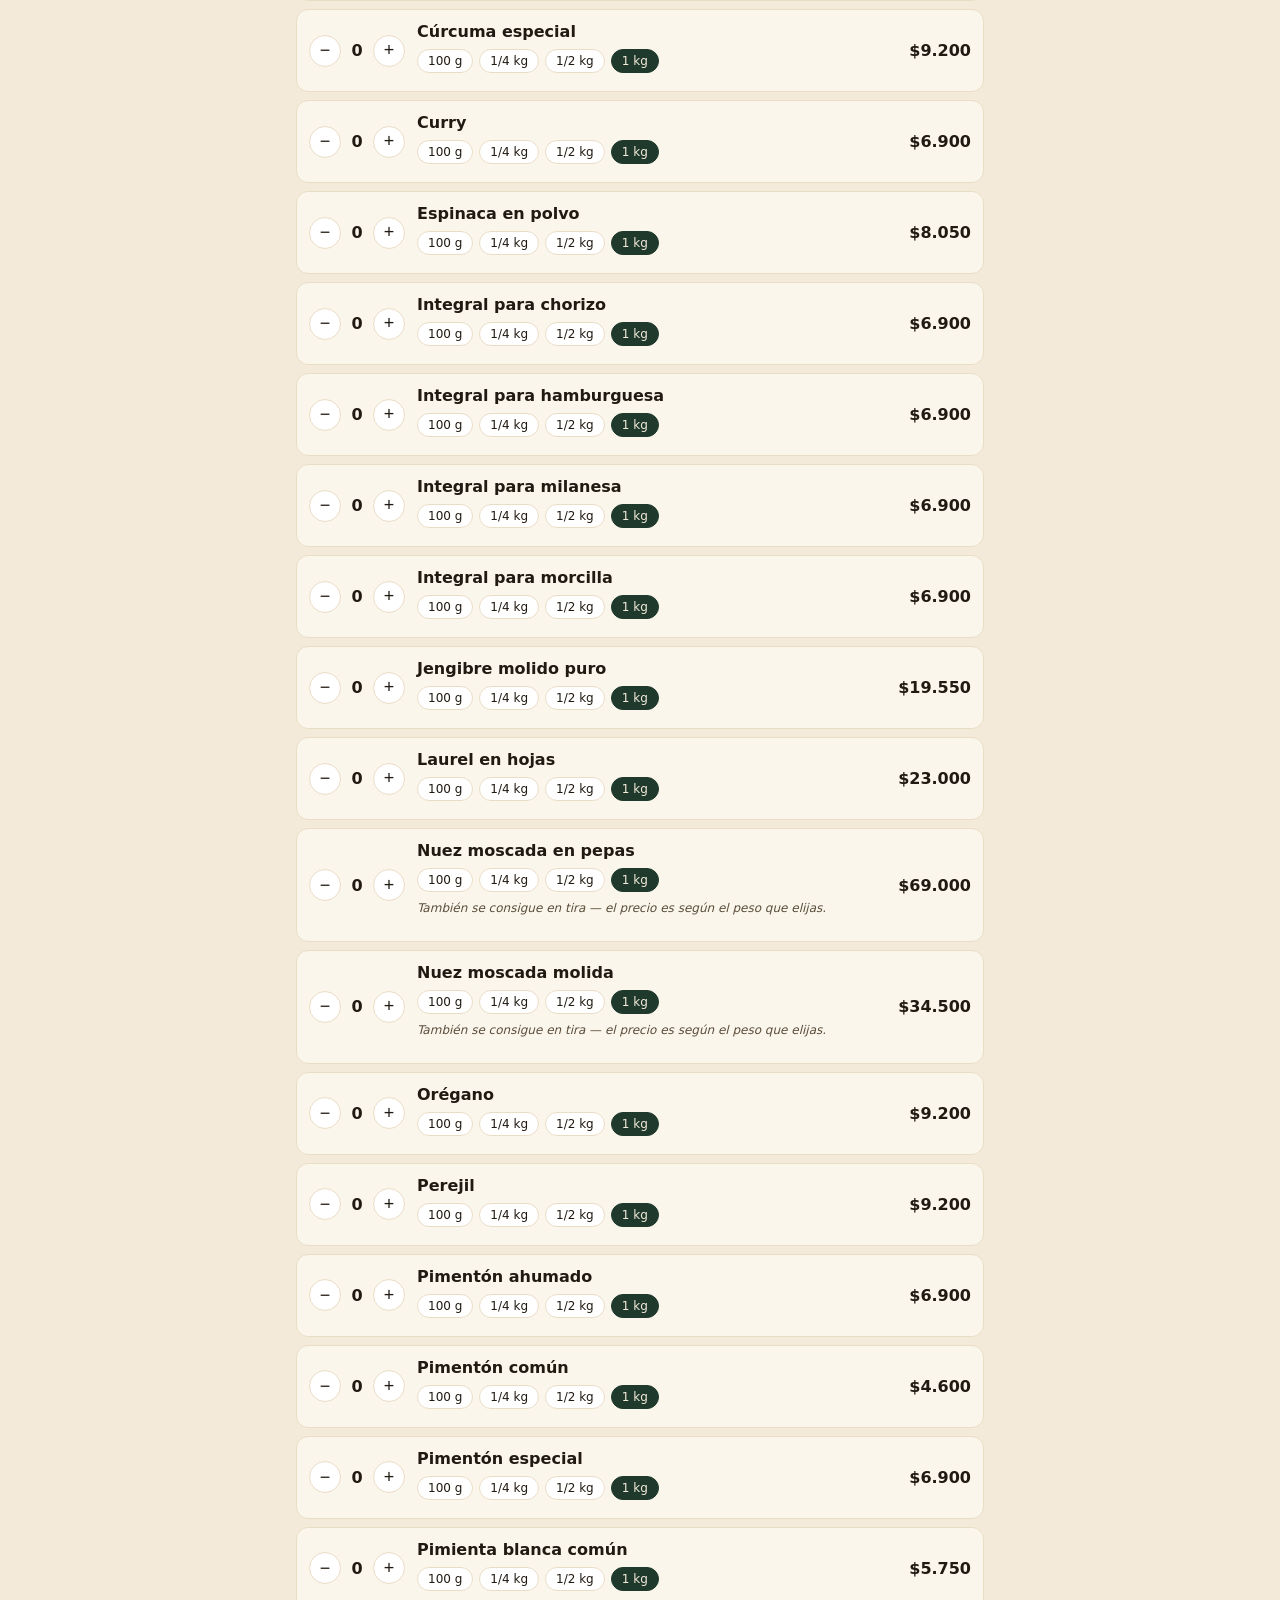
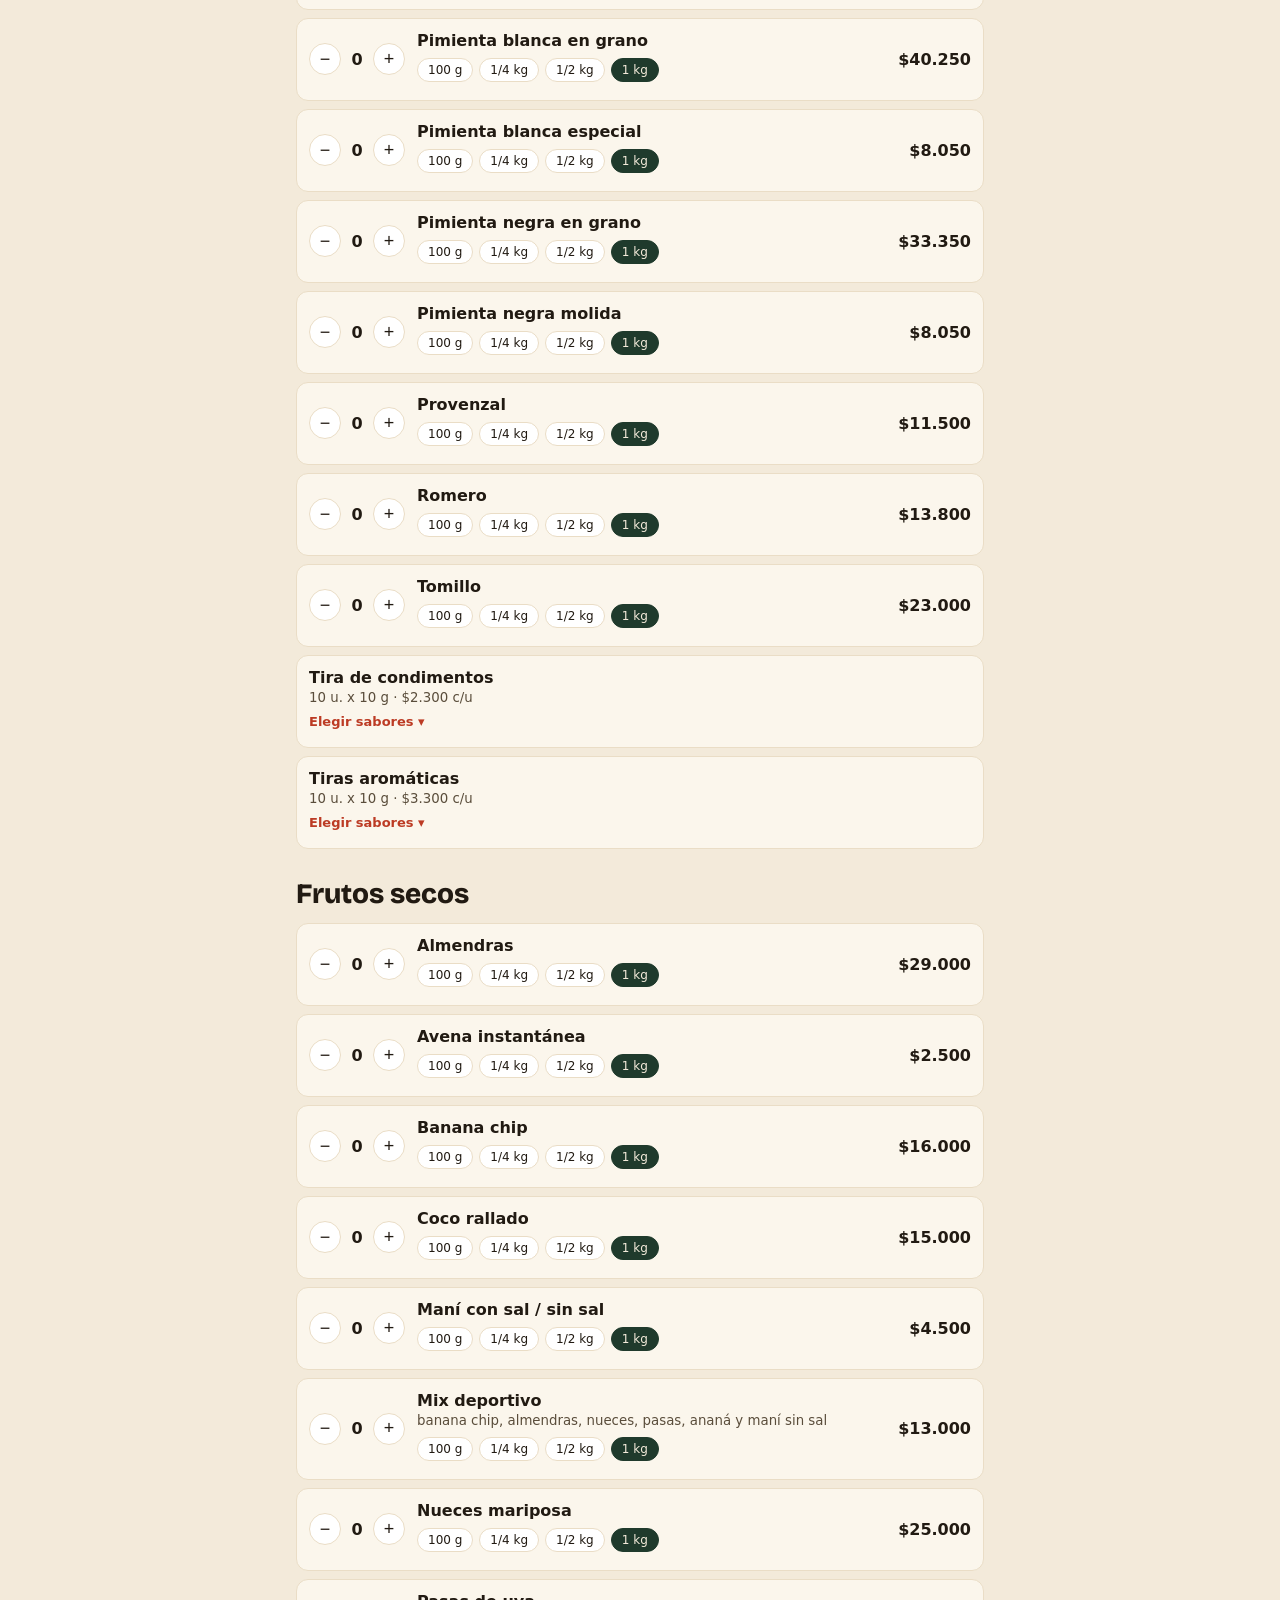
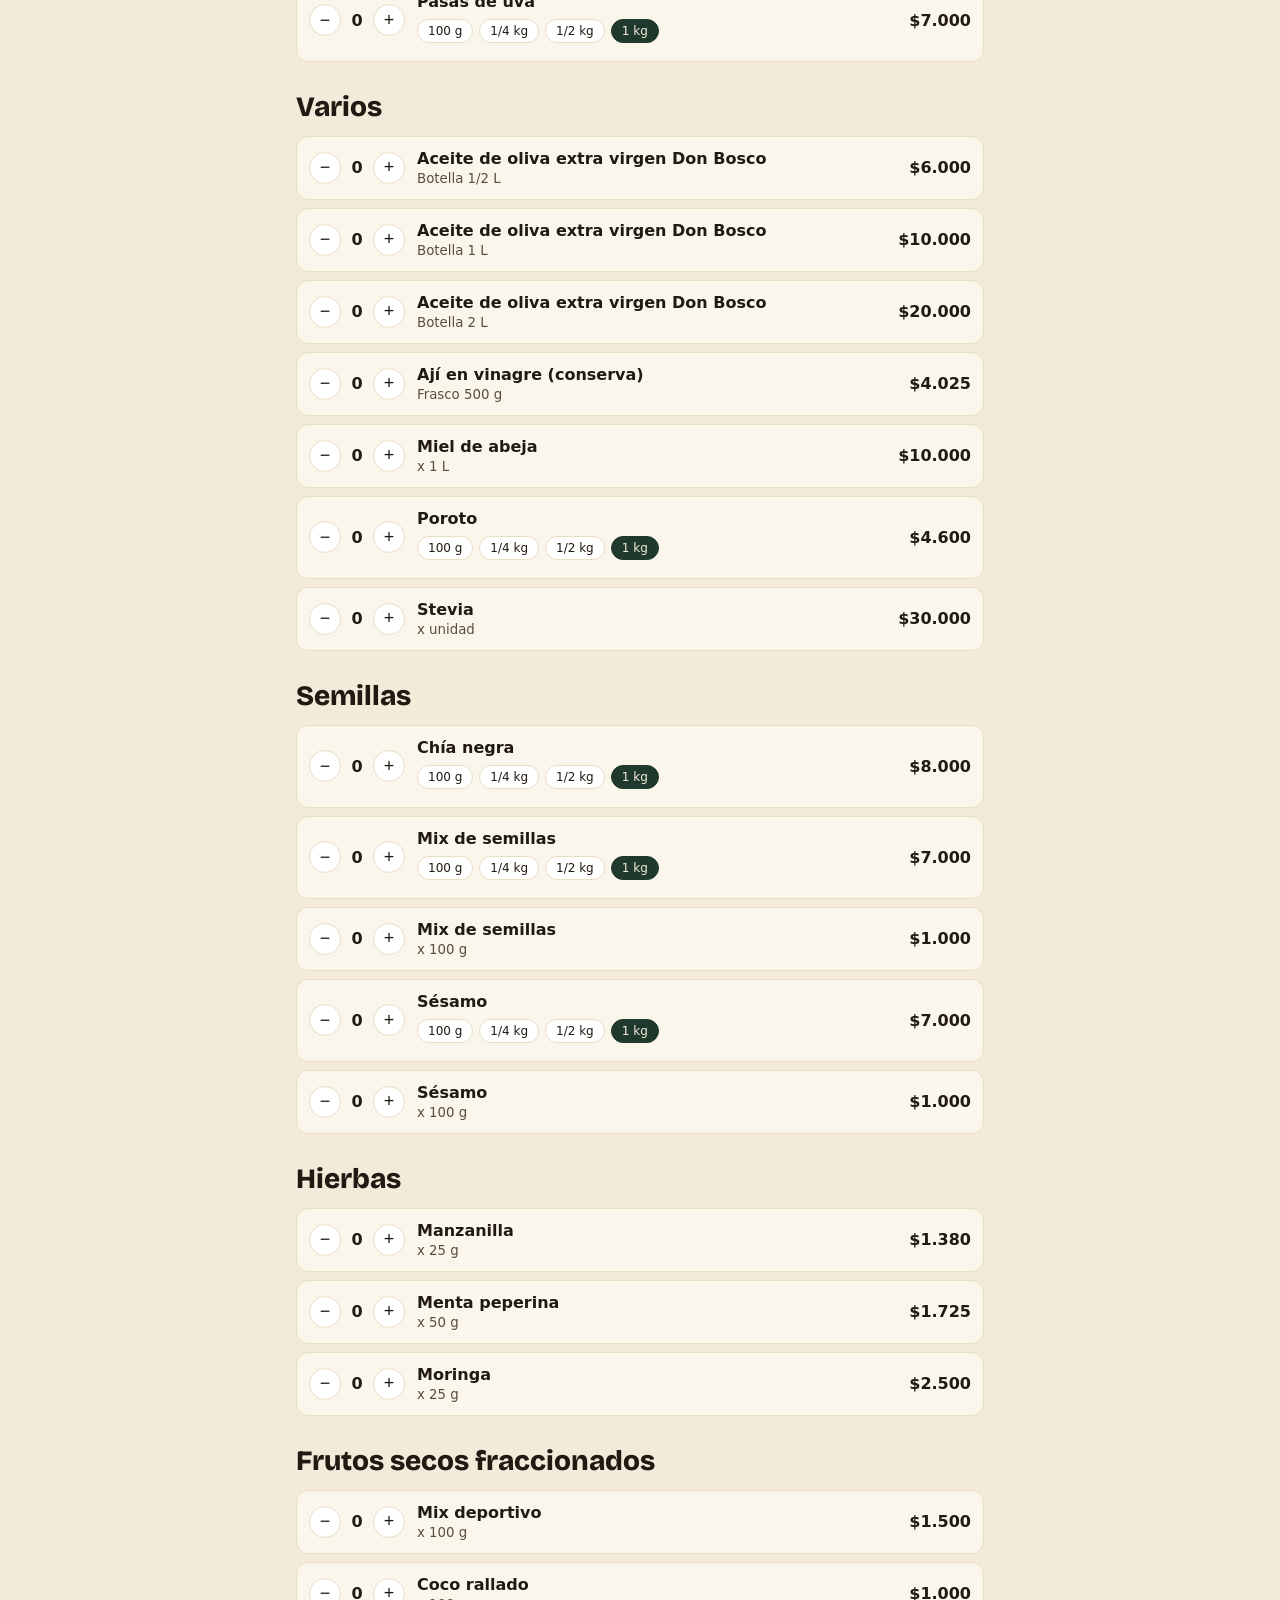
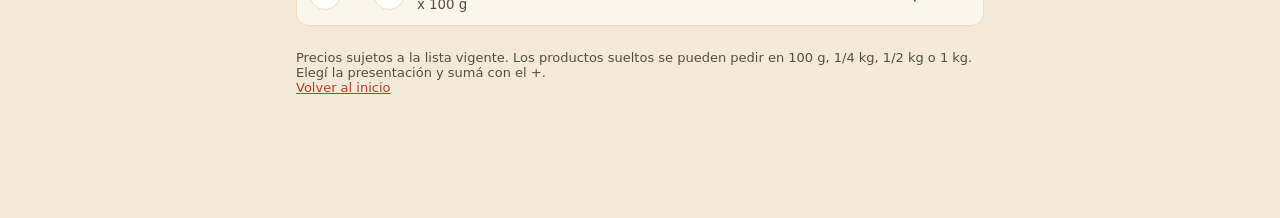
==== commit 73452d07: "Suma canela, clavo de olor y nuez moscada a la tarjeta de Tiras aromáticas Se agregan como 5 sabores" ====
--- a/erika/index.html
+++ b/erika/index.html
@@ -76,7 +76,7 @@
             <div class="sabor-list">
               ${p.sabores.map((s,si) => `
                 <div class="sabor-row">
-                  <span>${s}</span>
+                  <span>${typeof s === 'string' ? s : s.nombre}${typeof s === 'object' && s.confirmar ? ' <span class="tag-confirmar">(a confirmar)</span>' : ''}</span>
                   <div class="qty mini">
                     <button onclick="cambiarSabor(${i},${si},-1)" aria-label="Quitar">−</button>
                     <span id="qs-${i}-${si}">0</span>
@@ -152,11 +152,11 @@
   p.sabores.forEach((s, si) => {
     $('qs-' + i + '-' + si).textContent = carrito[claveSabor(i, si)] || 0;
   });
-  const elegidos = p.sabores.map((s, si) => ({ s, qty: carrito[claveSabor(i, si)] || 0 })).filter(e => e.qty > 0);
+  const elegidos = p.sabores.map((s, si) => ({ nombre: typeof s === 'string' ? s : s.nombre, qty: carrito[claveSabor(i, si)] || 0 })).filter(e => e.qty > 0);
   $('item-' + i).classList.toggle('activo', elegidos.length > 0);
   const sum = $('sum-' + i);
   if (sum) sum.textContent = elegidos.length
-    ? 'En el pedido: ' + elegidos.map(e => e.qty + ' x ' + e.s).join(' · ')
+    ? 'En el pedido: ' + elegidos.map(e => e.qty + ' x ' + e.nombre).join(' · ')
     : '';
 }
 
@@ -164,10 +164,12 @@
   const [iStr, variant] = k.split('|');
   const i = +iStr;
   if (variant && variant[0] === '@') {
-    const sabor = PRODUCTOS[i].sabores[+variant.slice(1)];
-    return { nombre: `${PRODUCTOS[i].nombre} - ${sabor}`, precio: PRODUCTOS[i].precio };
+    const sab = PRODUCTOS[i].sabores[+variant.slice(1)];
+    const nombre = typeof sab === 'string' ? sab : sab.nombre;
+    const confirmar = typeof sab === 'object' && sab.confirmar;
+    return { nombre: `${PRODUCTOS[i].nombre} - ${nombre}`, precio: confirmar ? 0 : PRODUCTOS[i].precio, confirmar };
   }
-  return { nombre: `${PRODUCTOS[i].nombre} (${etiquetaDe(i, variant)})`, precio: precioDe(i, variant) };
+  return { nombre: `${PRODUCTOS[i].nombre} (${etiquetaDe(i, variant)})`, precio: precioDe(i, variant), confirmar: false };
 }
 
 function actualizar(){
@@ -180,7 +182,8 @@
 
   const lineas = ks.map(k => {
     const info = infoDeClave(k);
-    return `• ${carrito[k]} x ${info.nombre} — ${plata(carrito[k] * info.precio)}`;
+    const precioTxt = info.confirmar ? 'precio a confirmar' : plata(carrito[k] * info.precio);
+    return `• ${carrito[k]} x ${info.nombre} — ${precioTxt}`;
   }).join('\n');
   const msg = `*Pedido Especias Decor*\n\nHola ${CONTACTO.nombre}, quiero hacer este pedido:\n\n${lineas}\n\n*Total: ${plata(total)}*\n\nGracias.`;
   $('pedir').href = `https://wa.me/${CONTACTO.whatsapp}?text=${encodeURIComponent(msg)}`;
--- a/styles.css
+++ b/styles.css
@@ -52,6 +52,7 @@
 .sabor-row:last-child{border-bottom:none}
 .qty.mini button{width:26px;height:26px;font-size:15px}
 .qty.mini span{min-width:16px}
+.tag-confirmar{font-size:11px;color:var(--muted);font-style:italic;font-weight:400}
 .nota-item{font-size:12px;color:var(--muted);margin-top:8px;font-style:italic;line-height:1.4}
 .item.activo{border-color:var(--curcuma);box-shadow:inset 4px 0 0 var(--curcuma)}
 .nota{font-size:13px;color:var(--muted);margin-top:24px}
